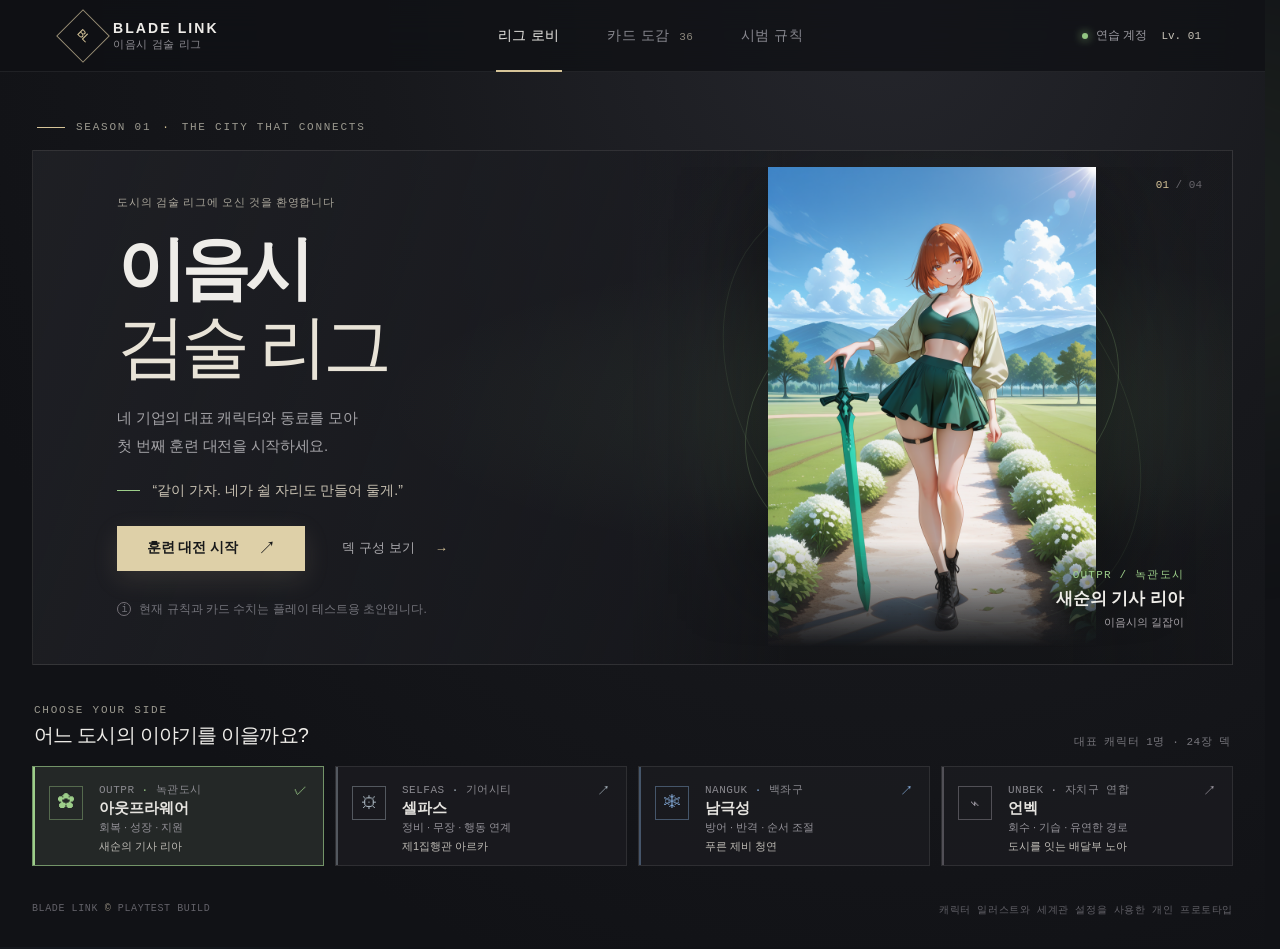
==== index.html @ d7dceff4 "Prepare Blade Link game for GitHub Pages" ====
<!doctype html>
<html lang="ko">
<head>
  <meta charset="utf-8">
  <meta name="viewport" content="width=device-width, initial-scale=1">
  <meta name="theme-color" content="#131519">
  <title>블레이드 링크 — 이음시 검술 리그</title>
  <link rel="stylesheet" href="styles.css">
</head>
<body>
  <div class="ambient ambient-a"></div>
  <div class="ambient ambient-b"></div>
  <header class="topbar">
    <button class="brand" id="nav-home" aria-label="로비로 이동">
      <span class="brand-mark">BL</span>
      <span class="brand-copy"><strong>BLADE LINK</strong><small>이음시 검술 리그</small></span>
    </button>
    <nav class="main-nav" aria-label="주 메뉴">
      <button class="nav-link active" id="nav-lobby">리그 로비</button>
      <button class="nav-link" id="nav-codex">카드 도감 <span class="nav-count">36</span></button>
      <button class="nav-link" id="nav-rules">시범 규칙</button>
    </nav>
    <div class="profile-chip"><span class="online-dot"></span><span>연습 계정</span><b>Lv. 01</b></div>
  </header>

  <main id="home-screen" class="screen home-screen">
    <div class="home-kicker"><span class="kicker-line"></span> SEASON 01 <i>·</i> THE CITY THAT CONNECTS</div>
    <section class="home-hero">
      <div class="hero-copy">
        <p class="eyebrow">도시의 검술 리그에 오신 것을 환영합니다</p>
        <h1>이음시<br><em>검술 리그</em></h1>
        <p class="home-lede">네 기업의 대표 캐릭터와 동료를 모아<br>첫 번째 훈련 대전을 시작하세요.</p>
        <div class="hero-quote"><span class="quote-rule"></span><span id="home-quote">“같이 가자. 네가 쉴 자리도 만들어 둘게.”</span></div>
        <div class="home-actions">
          <button class="button button-primary" id="start-match"><span>훈련 대전 시작</span><b>↗</b></button>
          <button class="button button-quiet" id="open-deck">덱 구성 보기 <span>→</span></button>
        </div>
        <div class="prototype-note"><span>i</span> 현재 규칙과 카드 수치는 플레이 테스트용 초안입니다.</div>
      </div>
      <div class="hero-art-shell">
        <div class="hero-art-orbit orbit-one"></div><div class="hero-art-orbit orbit-two"></div>
        <div class="hero-art-glow"></div>
        <img id="home-leader-art" class="home-leader-art" src="assets/cards/ria.png" alt="선택한 대표 캐릭터">
        <div class="hero-art-caption"><span id="home-leader-faction">OUTPR / 녹관도시</span><strong id="home-leader-title">새순의 기사 리아</strong><small id="home-leader-epithet">이음시의 길잡이</small></div>
        <div class="art-index">01 <span>/ 04</span></div>
      </div>
    </section>

    <section class="faction-select-section">
      <div class="section-heading"><div><p class="eyebrow">CHOOSE YOUR SIDE</p><h2>어느 도시의 이야기를 이을까요?</h2></div><span class="section-aside">대표 캐릭터 1명 · 24장 덱</span></div>
      <div id="faction-picker" class="faction-picker"></div>
    </section>
    <footer class="home-footer"><span>BLADE LINK <i>©</i> PLAYTEST BUILD</span><span>캐릭터 일러스트와 세계관 설정을 사용한 개인 프로토타입</span></footer>
  </main>

  <main id="battle-screen" class="screen battle-screen hidden">
    <div class="battle-topline">
      <div class="match-title"><span class="league-mark">✦</span><span><small>TRAINING MATCH</small><strong>이음시 검술 리그</strong></span></div>
      <div class="round-chip"><span class="round-dot"></span><span id="round-label">라운드 1 · 배치</span><span class="round-separator">/</span><span>클래식</span></div>
      <button class="text-button" id="leave-match">로비로 나가기 <span>↗</span></button>
    </div>

    <div class="battle-layout">
      <section class="table-area" aria-label="대전 전장">
        <div id="opponent-banner" class="player-banner opponent-banner"></div>
        <div id="opponent-field" class="unit-row opponent-row" aria-label="상대 전장"></div>
        <div class="field-divider"><span></span><b>공명 전장</b><span></span><i>◇</i></div>
        <div id="player-field" class="unit-row player-row" aria-label="내 전장"></div>
        <div id="player-banner" class="player-banner own-banner"></div>
        <div id="combat-stage" class="combat-stage hidden" aria-live="polite"></div>
        <div class="turn-control-bar">
          <div id="size-display" class="size-display"></div>
          <div class="turn-instruction" id="turn-instruction">카드를 선택해 전장에 배치하세요.</div>
          <button class="button button-skill" id="leader-skill" disabled><span class="skill-sigil">✧</span><span><small>라운드 시작</small><strong>능력 자동 발동</strong></span></button>
          <button class="button button-end" id="end-turn"><span>전투 시작</span><small class="deploy-clock hidden" id="deploy-clock">30초</small><b>→</b></button>
        </div>
      </section>

      <section class="hand-dock">
        <div class="hand-heading"><div><span class="eyebrow">YOUR HAND</span><strong>손패 <i id="hand-count">0 / 5</i></strong></div><span class="hand-round-note">이번 라운드 배치 · 총 사이즈 한도 10</span></div>
        <div class="hand-play-area">
          <div class="card-pile discard-pile" data-discard-pile="player" aria-label="카드 무덤">
            <span class="pile-caption">CARD GRAVE</span><div class="pile-art"><i></i><i></i><b>†</b></div><strong id="player-discard-count">0</strong><small>카드 무덤</small>
          </div>
          <div id="player-hand" class="hand-cards" aria-label="내 손패"></div>
          <div class="card-pile deck-pile" aria-label="아직 꺼내지 않은 카드 덱">
            <span class="pile-caption">DRAW DECK</span><div class="pile-art"><i></i><i></i><b>◇</b></div><strong id="player-deck-count">24</strong><small>남은 덱</small>
          </div>
        </div>
        <div class="hand-action-row"><button id="reset-hand" class="button button-hand-reset" type="button" title="판당 2회, 현재 손패를 덱에 섞고 같은 장수만큼 다시 뽑습니다."><span>손패 리셋</span><small id="hand-reset-count">2회 남음</small></button><button id="play-card" class="button button-play" disabled>카드 배치 <span>↗</span></button></div>
      </section>

      <aside class="match-aside">
        <section class="aside-panel card-inspector">
          <div class="aside-heading"><span>카드 정보</span><span class="aside-label">INSPECT</span></div>
          <div id="inspector-content" class="inspector-content"><div class="inspect-empty"><span>◇</span><p>손패나 전장의 카드를<br>선택하면 정보가 표시됩니다.</p></div></div>
        </section>
        <section class="aside-panel battle-log-panel">
          <div class="aside-heading"><span>전투 기록</span><span class="aside-label">MATCH LOG</span><button id="toggle-log" class="log-toggle" aria-expanded="false">펼치기</button></div>
          <ol id="battle-log" class="battle-log"></ol>
        </section>
        <div class="aside-tip"><span>✦</span><p>검식은 필드에 배치한 뒤 전투에서 추종자보다 먼저 발동합니다.<br>카드가 파괴되면 사이즈만큼 소유자의 라이프가 줄어듭니다.</p></div>
      </aside>
    </div>
    <div id="game-result" class="result-overlay hidden"></div>
  </main>

  <div id="modal-root"></div>
  <div id="toast" class="toast" role="status"></div>

  <script src="data.js"></script>
  <script src="engine.js"></script>
  <script src="main.js"></script>
</body>
</html>
---- styles.css ----
:root {
  color-scheme: dark;
  --ink: #eeece8;
  --muted: #96949a;
  --muted-2: #696970;
  --panel: #1a1b20;
  --panel-2: #202126;
  --line: rgba(226, 221, 213, .12);
  --gold: #d6c498;
  --faction-color: #9dce8a;
  font-family: 'Manrope', 'Noto Sans KR', sans-serif;
  background: #111216;
}

* { box-sizing: border-box; }
html { min-width: 320px; background: #111216; }
body { margin: 0; min-height: 100vh; overflow-x: hidden; color: var(--ink); background: radial-gradient(ellipse at 70% 0%, #25262c 0%, #17181c 41%, #111216 78%); font-family: 'Manrope', 'Noto Sans KR', sans-serif; }
button { color: inherit; font: inherit; }
button:focus-visible { outline: 2px solid #e8d9ad; outline-offset: 3px; }
.hidden { display: none !important; }
.ambient { position: fixed; z-index: -1; width: 32vw; height: 32vw; border-radius: 50%; filter: blur(120px); opacity: .09; pointer-events: none; }
.ambient-a { top: 2vh; right: -12vw; background: var(--faction-color); transition: background .4s; }
.ambient-b { bottom: -22vw; left: -10vw; background: #6688a0; opacity: .08; }
body[data-faction="selfas"] { --faction-color: #bdc7ce; }
body[data-faction="nanguk"] { --faction-color: #87aedd; }
body[data-faction="unbek"] { --faction-color: #aaa5ad; }

.topbar { height: 72px; display: flex; align-items: center; justify-content: space-between; padding: 0 clamp(20px, 5vw, 84px); border-bottom: 1px solid rgba(255,255,255,.07); background: rgba(15,16,20,.76); backdrop-filter: blur(18px); position: relative; z-index: 10; }
.brand { display: flex; gap: 11px; align-items: center; border: 0; padding: 0; background: transparent; cursor: pointer; text-align: left; }
.brand-mark { display: grid; place-items: center; width: 38px; height: 38px; border: 1px solid rgba(219,203,163,.68); color: var(--gold); font-family: 'DM Mono', monospace; font-size: 12px; letter-spacing: -.08em; transform: rotate(45deg); }
.brand-mark::first-letter { transform: rotate(-45deg); }
.brand-copy { display: grid; gap: 1px; }
.brand-copy strong { font-size: 12px; letter-spacing: .15em; font-weight: 700; }
.brand-copy small { color: #8c8b91; font-size: 10px; letter-spacing: .06em; }
.main-nav { display: flex; height: 100%; gap: clamp(18px, 3.4vw, 52px); align-items: center; }
.nav-link { height: 100%; position: relative; padding: 0 2px; border: 0; background: transparent; color: #898990; font-size: 12px; letter-spacing: .035em; cursor: pointer; transition: color .2s; }
.nav-link:hover, .nav-link.active { color: var(--ink); }
.nav-link.active::after { content: ''; position: absolute; bottom: -1px; left: 0; right: 0; height: 2px; background: var(--gold); }
.nav-count { margin-left: 5px; color: #8c877d; font-family: 'DM Mono', monospace; font-size: 10px; }
.profile-chip { display: flex; align-items: center; gap: 8px; color: #9b9aa1; font-size: 11px; }
.profile-chip b { margin-left: 6px; color: #c8c3b8; font-family: 'DM Mono', monospace; font-size: 10px; font-weight: 500; }
.online-dot { width: 6px; height: 6px; border-radius: 50%; background: #93c583; box-shadow: 0 0 10px #93c583; }

.screen { width: min(1520px, calc(100% - 64px)); margin: 0 auto; }
.home-screen { padding: 48px 0 30px; }
.home-kicker, .eyebrow { color: #9b998f; font: 500 10px 'DM Mono', 'Noto Sans KR', monospace; letter-spacing: .16em; }
.home-kicker { display: flex; gap: 11px; align-items: center; margin: 1px 0 17px 5px; }
.home-kicker i { color: var(--gold); font-style: normal; }
.kicker-line { width: 28px; height: 1px; background: var(--gold); }
.home-hero { display: grid; min-height: 470px; grid-template-columns: 1fr 1fr; position: relative; align-items: center; border: 1px solid rgba(231,224,214,.11); background: linear-gradient(110deg, rgba(31,32,37,.92), rgba(24,25,30,.62) 57%, rgba(23,25,28,.38)); overflow: hidden; }
.home-hero::before { content: ''; position: absolute; z-index: 0; inset: 0; background: radial-gradient(ellipse at 75% 50%, color-mix(in srgb, var(--faction-color) 18%, transparent), transparent 43%); opacity: .55; pointer-events: none; }
.hero-copy { z-index: 1; padding: 44px 0 46px clamp(32px, 6.6vw, 100px); }
.hero-copy .eyebrow { margin: 0 0 19px; color: #aaa69b; letter-spacing: .06em; font-family: 'Noto Sans KR', sans-serif; }
.hero-copy h1 { margin: 0; font-family: 'Noto Sans KR', sans-serif; font-size: clamp(42px, 5.4vw, 72px); font-weight: 600; letter-spacing: -.075em; line-height: 1.13; }
.hero-copy h1 em { color: #e8e3d7; font-style: normal; font-weight: 400; }
.home-lede { margin: 19px 0 0; color: #a4a3a7; font-size: 13px; line-height: 1.85; letter-spacing: -.02em; }
.hero-quote { display: flex; align-items: center; gap: 12px; margin: 22px 0 26px; color: #c8c1b2; font-family: 'Noto Sans KR', sans-serif; font-size: 12px; }
.quote-rule { width: 23px; height: 1px; background: var(--faction-color); }
.home-actions { display: flex; gap: 18px; align-items: center; }
.button { display: inline-flex; align-items: center; justify-content: center; gap: 20px; min-height: 45px; padding: 0 18px; border: 1px solid transparent; cursor: pointer; transition: transform .18s, background .18s, opacity .18s, border .18s; }
.button:hover:not(:disabled) { transform: translateY(-2px); }
.button:disabled { opacity: .42; cursor: not-allowed; }
.button-primary { min-width: 188px; color: #18191a; background: #ded0a8; border-color: #ded0a8; font-family: 'Noto Sans KR', sans-serif; font-size: 12px; font-weight: 700; box-shadow: 0 8px 26px rgba(214,196,152,.13); }
.button-primary:hover { background: #eee0b8; }
.button-primary b { font-size: 18px; font-weight: 400; }
.button-quiet, .text-button { border-color: transparent; background: transparent; color: #aaa9ad; font-size: 11px; cursor: pointer; }
.button-quiet span, .text-button span { color: var(--gold); transition: transform .2s; }
.button-quiet:hover span, .text-button:hover span { transform: translateX(4px); }
.prototype-note { display: flex; gap: 8px; align-items: center; margin-top: 30px; color: #73737a; font-size: 10px; }
.prototype-note span { display: inline-grid; width: 14px; height: 14px; place-items: center; border: 1px solid #747077; border-radius: 50%; font: 10px 'DM Mono', monospace; }
.hero-art-shell { position: relative; display: flex; height: 100%; min-height: 470px; align-items: center; justify-content: center; overflow: hidden; }
.hero-art-shell::after { content: ''; position: absolute; inset: 0; background: linear-gradient(90deg, rgba(28,29,34,.4), transparent 26%, transparent 70%, rgba(22,23,27,.22)), linear-gradient(0deg, rgba(18,19,22,.8), transparent 35%, transparent 75%, rgba(18,19,22,.1)); pointer-events: none; }
.hero-art-glow { position: absolute; width: 320px; height: 320px; border-radius: 50%; background: var(--faction-color); filter: blur(100px); opacity: .15; transition: background .3s; }
.home-leader-art { position: relative; z-index: 1; height: min(480px, 52vw); width: min(100%, 590px); object-fit: contain; object-position: center 30%; filter: drop-shadow(0 22px 45px rgba(0,0,0,.48)); mask-image: linear-gradient(to bottom, #000 0%, #000 78%, transparent 100%); transition: opacity .3s, transform .45s; }
.hero-art-orbit { position: absolute; z-index: 0; border: 1px solid color-mix(in srgb, var(--faction-color) 28%, transparent); border-radius: 50%; transform: rotate(-24deg); }
.orbit-one { width: 390px; height: 280px; }
.orbit-two { width: 490px; height: 350px; transform: rotate(48deg); opacity: .45; }
.hero-art-caption { position: absolute; z-index: 2; right: 8%; bottom: 34px; display: grid; gap: 5px; text-align: right; }
.hero-art-caption span { color: var(--faction-color); font: 10px 'DM Mono', monospace; letter-spacing: .11em; }
.hero-art-caption strong { font-size: 17px; font-weight: 600; }
.hero-art-caption small { color: #a5a1a6; font-size: 10px; }
.art-index { position: absolute; z-index: 2; top: 28px; right: 30px; color: #d6c498; font: 11px 'DM Mono', monospace; }
.art-index span { color: #66646a; }

.faction-select-section { padding: 39px 0 0; }
.section-heading { display: flex; justify-content: space-between; align-items: end; margin: 0 2px 17px; }
.section-heading .eyebrow { margin: 0 0 6px; }
.section-heading h2 { margin: 0; font-family: 'Noto Sans KR', sans-serif; font-size: 18px; font-weight: 500; letter-spacing: -.04em; }
.section-aside { color: #77767c; font: 10px 'DM Mono', monospace; letter-spacing: .05em; }
.faction-picker { display: grid; grid-template-columns: repeat(4, 1fr); gap: 11px; }
.faction-choice { --faction-color: #bdc7ce; --faction-accent: #e0e8ed; position: relative; display: grid; grid-template-columns: 38px 1fr 20px; grid-template-rows: 1fr auto; min-height: 92px; gap: 4px 12px; padding: 15px 16px 11px; border: 1px solid rgba(255,255,255,.09); background: rgba(27,28,32,.78); text-align: left; cursor: pointer; transition: border .2s, background .2s, transform .2s; overflow: hidden; }
.faction-choice::before { content: ''; position: absolute; top: 0; bottom: 0; left: 0; width: 2px; background: var(--faction-color); opacity: .4; transition: opacity .2s; }
.faction-choice:hover { transform: translateY(-2px); border-color: color-mix(in srgb, var(--faction-color) 50%, transparent); }
.faction-choice.selected { border-color: color-mix(in srgb, var(--faction-color) 65%, transparent); background: color-mix(in srgb, var(--faction-color) 7%, #1b1c20); }
.faction-choice.selected::before { opacity: 1; }
.faction-symbol { grid-row: 1 / span 2; display: grid; place-items: center; width: 34px; height: 34px; margin-top: 4px; border: 1px solid color-mix(in srgb, var(--faction-color) 40%, transparent); color: var(--faction-color); font-size: 17px; }
.faction-info { display: grid; gap: 2px; }
.faction-info small { color: #8a898f; font: 9px 'DM Mono', monospace; letter-spacing: .045em; }
.faction-info small i { color: var(--faction-color); font-style: normal; }
.faction-info strong { color: #e5e3df; font-family: 'Noto Sans KR', sans-serif; font-size: 13px; font-weight: 600; }
.faction-info em { color: #939198; font-size: 9px; font-style: normal; }
.faction-check { align-self: start; justify-self: end; color: var(--faction-color); font-size: 13px; }
.faction-leader-name { grid-column: 2 / 4; align-self: end; color: #bebbb5; font-size: 9px; }
.home-footer { display: flex; justify-content: space-between; margin-top: 37px; color: #626168; font: 9px 'DM Mono', monospace; letter-spacing: .06em; }
.home-footer i { color: #938c7f; font-style: normal; }

/* Battle table */
.battle-screen { padding: 18px 0 28px; min-height: calc(100vh - 72px); }
.battle-topline { display: flex; align-items: center; justify-content: space-between; min-height: 44px; margin-bottom: 13px; }
.match-title { display: flex; align-items: center; gap: 10px; }
.league-mark { display: grid; place-items: center; width: 28px; height: 28px; border: 1px solid rgba(215,198,157,.55); color: var(--gold); font-size: 13px; }
.match-title span:last-child { display: grid; gap: 1px; }
.match-title small { color: #8a877e; font: 8px 'DM Mono', monospace; letter-spacing: .15em; }
.match-title strong { font-family: 'Noto Sans KR', sans-serif; font-size: 12px; font-weight: 600; }
.round-chip { display: flex; align-items: center; gap: 8px; padding: 7px 12px; border: 1px solid var(--line); background: rgba(24,25,29,.8); color: #b7b5b1; font-size: 10px; }
.round-dot { width: 6px; height: 6px; border-radius: 50%; background: #d2c294; box-shadow: 0 0 9px #d2c294; }
.round-separator { color: #59585e; }
.text-button { font-size: 10px; }
.battle-layout { display: grid; grid-template-columns: minmax(0, 1fr) 274px; gap: 12px; align-items: stretch; }
.table-area { --faction-color: #9dce8a; min-width: 0; position: relative; padding: 15px 19px 12px; border: 1px solid rgba(255,255,255,.1); background: linear-gradient(150deg, rgba(30,31,35,.98), rgba(21,22,26,.94)); overflow: hidden; }
.table-area::before { content: ''; position: absolute; inset: 0; z-index: 0; pointer-events: none; background: radial-gradient(ellipse at 50% 50%, color-mix(in srgb, var(--faction-color) 8%, transparent), transparent 60%); }
.player-banner, .unit-row, .field-divider, .turn-control-bar { position: relative; z-index: 1; }
.leader-banner { --faction-color: #aab7c1; --faction-accent: #e0e8ed; display: flex; align-items: center; position: relative; min-height: 79px; padding: 8px 13px; border: 1px solid rgba(255,255,255,.1); background: linear-gradient(100deg, rgba(255,255,255,.045), rgba(255,255,255,.012)); cursor: default; transition: border .2s, background .2s; }
.rival-leader { cursor: pointer; }
.rival-leader:hover.hero-valid-target { border-color: color-mix(in srgb, var(--faction-color) 70%, white); background: color-mix(in srgb, var(--faction-color) 10%, rgba(255,255,255,.04)); }
.leader-avatar { width: 56px; height: 62px; flex: 0 0 auto; position: relative; margin-right: 12px; overflow: hidden; border: 1px solid color-mix(in srgb, var(--faction-color) 40%, transparent); background: #17181c; }
.leader-avatar img { width: 100%; height: 100%; object-fit: cover; object-position: 50% 24%; }
.avatar-ring { position: absolute; inset: 0; background: linear-gradient(0deg, rgba(15,16,20,.42), transparent 60%); }
.leader-name-block { display: grid; min-width: 170px; gap: 1px; }
.leader-name-block small { color: #89878a; font: 8px 'DM Mono', monospace; letter-spacing: .07em; }
.leader-name-block small i { color: var(--faction-color); font-style: normal; }
.leader-name-block strong { font-family: 'Noto Sans KR', sans-serif; font-size: 12px; font-weight: 600; }
.leader-name-block em { color: #9a989c; font-size: 9px; font-style: normal; }
.leader-health { flex: 1; min-width: 100px; max-width: 240px; margin: 0 auto; padding: 0 18px; }
.health-label { display: flex; justify-content: space-between; margin-bottom: 6px; color: #929096; font-size: 9px; }
.health-label b { color: #e6e2dc; font: 12px 'DM Mono', monospace; }
.health-label i { color: #76747b; font-style: normal; font-size: 9px; }
.health-track { height: 5px; background: rgba(255,255,255,.09); overflow: hidden; }
.health-track span { display: block; height: 100%; background: linear-gradient(90deg, #aa736e, #dcaa91); transition: width .35s; }
.your-leader .health-track span { background: linear-gradient(90deg, #8ca87b, #c0d49b); }
.leader-piles { display: flex; gap: 13px; padding-left: 14px; border-left: 1px solid var(--line); color: #8c8a91; font-size: 9px; white-space: nowrap; }
.leader-piles span { display: grid; gap: 2px; text-align: center; }
.leader-piles b { color: #dedbd4; font: 12px 'DM Mono', monospace; }
.direct-hit-hint { position: absolute; right: 14px; bottom: -16px; color: var(--faction-accent); font-size: 8px; opacity: 0; transition: opacity .2s; }
.hero-valid-target .direct-hit-hint { opacity: .9; }
.unit-row { display: grid; width: min(100%, 820px); margin-inline: auto; grid-template-columns: repeat(5, minmax(0, 1fr)); gap: clamp(7px, 1.2vw, 16px); min-height: 193px; align-items: center; padding: 8px 0; }
.player-row { min-height: 197px; }
.unit-slot { width: 100%; max-width: none; position: relative; border: 1px solid rgba(255,255,255,.13); background: rgba(255,255,255,.025); transition: transform .2s, border .2s, filter .2s; }
.empty-slot { height: 166px; display: flex; flex-direction: column; justify-content: center; align-items: center; gap: 8px; border-style: dashed; color: #65646b; }
.empty-slot span { display: grid; place-items: center; width: 26px; height: 26px; border: 1px solid rgba(255,255,255,.11); color: #74727a; font: 9px 'DM Mono', monospace; }
.empty-slot i { font-size: 9px; font-style: normal; }
.occupied-slot { min-height: 165px; cursor: pointer; background: #17181c; box-shadow: 0 9px 24px rgba(0,0,0,.2); }
.occupied-slot:hover { transform: translateY(-3px); border-color: color-mix(in srgb, var(--faction-color) 62%, transparent); }
.unit-portrait { position: relative; height: 91px; overflow: hidden; background: #25262b; }
.unit-portrait img { width: 100%; height: 100%; object-fit: cover; object-position: center 24%; transition: transform .5s; }
.occupied-slot:hover .unit-portrait img { transform: scale(1.05); }
.unit-portrait-shade { position: absolute; inset: 35% 0 0; background: linear-gradient(0deg, rgba(17,18,22,.8), transparent); }
.unit-portrait > b { position: absolute; top: 6px; left: 7px; color: #e8e2d4; font: 7px 'DM Mono', monospace; letter-spacing: .09em; text-shadow: 0 1px 4px #000; }
.unit-nameplate { display: grid; gap: 1px; padding: 6px 8px 2px; }
.unit-nameplate strong { overflow: hidden; color: #e0dedb; font-family: 'Noto Sans KR', sans-serif; font-size: 9px; font-weight: 600; text-overflow: ellipsis; white-space: nowrap; }
.unit-nameplate small { overflow: hidden; color: #85838a; font-size: 7px; text-overflow: ellipsis; white-space: nowrap; }
.unit-numbers { display: flex; justify-content: space-between; gap: 7px; padding: 5px 8px 6px; color: #dbd6ca; font: 9px 'DM Mono', monospace; }
.unit-numbers span:first-child { color: #dfbd93; }
.unit-numbers span:nth-child(2) { color: #b8d0d7; }
.unit-numbers span:nth-child(3) { color: #d7a39c; }
.unit-ready-mark { position: absolute; right: 6px; bottom: 6px; padding: 3px 5px; border: 1px solid rgba(190,220,165,.24); color: #c6e1ae; background: rgba(16,25,17,.94); font-size: 7px; opacity: 1; }
.unit-ready { border-color: color-mix(in srgb, var(--faction-color) 62%, white); box-shadow: 0 0 0 1px color-mix(in srgb, var(--faction-color) 18%, transparent), 0 4px 18px rgba(0,0,0,.25); }
.unit-waiting { filter: saturate(.68) brightness(.78); }
.unit-waiting .unit-ready-mark { border-color: rgba(210,190,140,.22); color: #d8c99d; background: rgba(30,25,15,.95); }
.unit-exhausted { filter: grayscale(.88) brightness(.52); opacity: .82; }
.unit-exhausted .unit-ready-mark { border-color: rgba(170,170,178,.18); color: #c0bec4; background: rgba(19,19,22,.96); }
.attacker-selected { transform: translateY(-6px); border-color: #d8c79a; box-shadow: 0 0 0 1px rgba(216,199,154,.28), 0 12px 24px rgba(0,0,0,.4); }
.valid-target { border-color: rgba(221,142,124,.75); box-shadow: 0 0 17px rgba(199,111,92,.15); }
.field-divider { display: flex; align-items: center; gap: 10px; margin: 0 auto; width: min(470px, 72%); color: #8d8a84; }
.field-divider span { height: 1px; flex: 1; background: linear-gradient(90deg, transparent, rgba(214,196,152,.25)); }
.field-divider span:nth-of-type(2) { background: linear-gradient(90deg, rgba(214,196,152,.25), transparent); }
.field-divider b { font: 8px 'DM Mono', monospace; letter-spacing: .14em; font-weight: 400; white-space: nowrap; }
.field-divider i { color: var(--faction-color); font-size: 9px; font-style: normal; }
.turn-control-bar { display: flex; align-items: center; gap: 8px; min-height: 57px; padding-top: 10px; border-top: 1px solid rgba(255,255,255,.07); }
.size-display { display: grid; grid-template-columns: min-content minmax(55px, 1fr) min-content; grid-template-rows: auto auto; align-items: center; column-gap: 8px; row-gap: 1px; min-width: 190px; padding: 6px 9px; border: 1px solid rgba(176,196,206,.24); background: rgba(110,139,154,.08); }
.size-label { grid-column: 1 / 3; grid-row: 1; color: #a8b6c0; font-size: 8px; white-space: nowrap; }
.size-display strong { grid-column: 1; grid-row: 2; color: #e3edf2; font: 17px 'DM Mono', monospace; line-height: 1; white-space: nowrap; }
.size-display strong i { color: #9faeb6; font: normal 11px 'DM Mono', monospace; }
.size-remaining { grid-column: 2; grid-row: 2; color: #aeb9bf; font-size: 8px; white-space: nowrap; }
.size-remaining b { margin-left: 2px; color: #e3edf2; font: 12px 'DM Mono', monospace; }
.size-gem { grid-column: 3; grid-row: 1 / 3; color: #b9d1dd; font-size: 12px; }
.turn-instruction { flex: 1; padding: 0 8px; color: #8f8e93; font-size: 9px; }
.button-skill { min-width: 158px; min-height: 39px; justify-content: flex-start; gap: 8px; padding: 0 8px; border: 1px solid rgba(255,255,255,.13); background: rgba(255,255,255,.035); text-align: left; }
.button-skill:hover:not(:disabled) { border-color: color-mix(in srgb, var(--faction-color) 50%, transparent); }
.skill-sigil { display: grid; width: 27px; height: 27px; place-items: center; border: 1px solid color-mix(in srgb, var(--faction-color) 50%, transparent); color: var(--faction-color); font-size: 14px; }
.button-skill > span:nth-child(2) { display: grid; gap: 1px; flex: 1; }
.button-skill small { color: #85838a; font-size: 7px; }
.button-skill strong { overflow: hidden; color: #d9d6d1; font-size: 9px; font-weight: 600; text-overflow: ellipsis; white-space: nowrap; }
.button-skill kbd { padding: 2px 4px; border: 1px solid rgba(255,255,255,.13); color: #88868d; font: 8px 'DM Mono', monospace; }
.button-end { min-width: 104px; min-height: 39px; justify-content: space-between; padding: 0 12px; color: #171819; background: #d7c69d; font-family: 'Noto Sans KR', sans-serif; font-size: 10px; font-weight: 700; }
.button-end:hover:not(:disabled) { background: #e5d5ad; }
.button-end b { font: 16px 'Manrope', sans-serif; }

.match-aside { display: flex; flex-direction: column; gap: 10px; }
.aside-panel { border: 1px solid rgba(255,255,255,.1); background: rgba(27,28,32,.87); }
.aside-heading { display: flex; justify-content: space-between; align-items: center; min-height: 36px; padding: 0 11px; border-bottom: 1px solid rgba(255,255,255,.07); color: #c9c6c0; font-family: 'Noto Sans KR', sans-serif; font-size: 10px; }
.aside-label { color: #6f6d73; font: 8px 'DM Mono', monospace; letter-spacing: .1em; }
.card-inspector { min-height: 250px; }
.inspector-content { min-height: 211px; padding: 11px; }
.inspect-empty { display: grid; min-height: 188px; place-content: center; justify-items: center; gap: 9px; color: #737179; text-align: center; }
.inspect-empty span { display: grid; width: 34px; height: 34px; place-items: center; border: 1px solid rgba(255,255,255,.14); color: #aaa39a; font-size: 17px; }
.inspect-empty p { margin: 0; font-size: 9px; line-height: 1.7; }
.inspect-card-image { position: relative; height: 83px; margin-bottom: 9px; overflow: hidden; background: #17181c; }
.inspect-card-image img { width: 100%; height: 100%; object-fit: cover; object-position: center 23%; }
.inspect-card-image > span { position: absolute; right: 6px; bottom: 5px; color: #eee4ca; font: 8px 'DM Mono', monospace; text-shadow: 0 1px 5px #000; }
.inspect-spell-image { display: grid; place-items: center; color: var(--gold); background: radial-gradient(circle, rgba(210,198,161,.18), transparent 40%), linear-gradient(140deg, #2c3034, #17181c); }
.inspect-spell-image > span:first-child { font-size: 36px; }
.inspect-title { display: grid; gap: 2px; }
.inspect-title small { color: #969198; font-size: 8px; }
.inspect-title strong { font-family: 'Noto Sans KR', sans-serif; font-size: 11px; font-weight: 600; }
.inspect-description { min-height: 26px; margin: 6px 0 9px; color: #aaa7a5; font-size: 8px; line-height: 1.6; }
.inspect-stats { display: flex; flex-wrap: wrap; gap: 6px; }
.inspect-stats span { flex: 1; padding: 5px 6px; color: #929096; background: rgba(255,255,255,.04); font-size: 8px; white-space: nowrap; }
.inspect-stats b { float: right; color: #ded8cc; font: 9px 'DM Mono', monospace; }
.inspect-status, .inspect-cost { display: flex; justify-content: space-between; align-items: center; margin-top: 6px; padding: 5px 7px; color: #929096; background: rgba(255,255,255,.035); font-size: 8px; }
.inspect-status b, .inspect-cost b { color: #dce1e2; font: 10px 'DM Mono', monospace; }
.inspect-status b { color: #b8daef; }
.inspect-note { margin-top: 8px; color: #c58d82; font-size: 8px; }
.inspect-note.note-ready { color: #a2c191; }
.inspect-source { margin-top: 7px; color: #66646b; font: 7px 'DM Mono', monospace; }
.inspect-source b { color: #939099; font-weight: 400; }
.battle-log-panel { min-height: 181px; flex: 1; }
.battle-log { display: flex; flex-direction: column; gap: 0; margin: 0; padding: 4px 11px 9px; list-style: none; }
.battle-log li { display: flex; align-items: baseline; gap: 7px; min-height: 25px; padding: 6px 0 4px; border-bottom: 1px solid rgba(255,255,255,.045); color: #85838b; font-size: 8px; line-height: 1.4; }
.battle-log li span { color: #626168; font: 8px 'DM Mono', monospace; }
.battle-log li.latest-log { color: #d1c9b8; }
.battle-log li.latest-log span { color: var(--gold); }
.aside-tip { display: flex; gap: 8px; align-items: flex-start; padding: 9px 10px; border: 1px solid rgba(214,196,152,.14); background: rgba(214,196,152,.035); color: #85827a; }
.aside-tip > span { color: var(--gold); font-size: 11px; }
.aside-tip p { margin: 0; font-size: 8px; line-height: 1.6; }

.hand-dock { position: relative; margin-top: 12px; padding: 10px 13px 11px; border: 1px solid rgba(255,255,255,.1); background: linear-gradient(180deg, rgba(30,31,35,.97), rgba(23,24,28,.98)); }
.hand-heading { display: flex; align-items: center; justify-content: space-between; margin-bottom: 7px; }
.hand-heading > div:first-child { display: flex; align-items: baseline; gap: 9px; }
.hand-heading .eyebrow { color: #77757d; font-size: 8px; }
.hand-heading strong { font-family: 'Noto Sans KR', sans-serif; font-size: 11px; font-weight: 600; }
.hand-heading strong i { margin-left: 3px; color: #9b968b; font: normal 10px 'DM Mono', monospace; }
.deck-piles { display: flex; align-items: center; gap: 11px; color: #77757c; font-size: 8px; }
.deck-piles b { margin-left: 4px; color: #b9b5ac; font: 10px 'DM Mono', monospace; }
.pile-separator { width: 1px; height: 12px; background: rgba(255,255,255,.11); }
.hand-cards { display: flex; align-items: flex-start; gap: 8px; min-height: 177px; overflow-x: auto; overflow-y: hidden; padding: 2px 2px 8px; scrollbar-color: rgba(211,197,163,.4) rgba(255,255,255,.04); scrollbar-width: thin; }
.game-card { --faction-color: #aab7c1; --faction-accent: #e0e8ed; position: relative; flex: 0 0 126px; display: flex; flex-direction: column; height: 164px; padding: 0; border: 1px solid rgba(255,255,255,.18); background: #1e1f23; text-align: left; cursor: pointer; overflow: hidden; transition: transform .16s, border .16s, filter .16s, box-shadow .16s; }
.game-card:hover { z-index: 2; transform: translateY(-5px); border-color: color-mix(in srgb, var(--faction-color) 70%, white); }
.game-card.selected { z-index: 3; transform: translateY(-8px); border-color: #e5d4a9; box-shadow: 0 0 0 1px rgba(229,212,169,.3), 0 9px 22px rgba(0,0,0,.42); }
.game-card.disabled { filter: saturate(.6) brightness(.8); }
.card-cost { position: absolute; z-index: 2; top: 5px; left: 5px; display: grid; width: 20px; height: 20px; place-items: center; border: 1px solid rgba(222,228,227,.58); border-radius: 50%; background: rgba(21,23,25,.88); color: #eef0e8; font: 10px 'DM Mono', monospace; box-shadow: 0 1px 5px #000; }
.card-topline { position: absolute; z-index: 2; top: 7px; right: 6px; left: 31px; display: flex; justify-content: space-between; gap: 3px; color: #e2dfd7; text-shadow: 0 1px 4px #000; }
.card-topline small { font-size: 7px; }
.card-topline b { color: var(--faction-accent); font: 7px 'DM Mono', monospace; }
.card-art { position: relative; height: 82px; flex: 0 0 auto; overflow: hidden; background: #25262a; }
.card-art img { width: 100%; height: 100%; object-fit: cover; object-position: center 22%; }
.art-shade { position: absolute; inset: 35% 0 0; background: linear-gradient(0deg, rgba(20,21,24,.62), transparent); }
.art-faction { position: absolute; bottom: 4px; right: 5px; color: #eee4cf; font: 7px 'DM Mono', monospace; text-shadow: 0 1px 5px #000; }
.card-copy { display: grid; gap: 3px; min-height: 51px; padding: 5px 6px 3px; }
.card-copy strong { display: -webkit-box; overflow: hidden; color: #e5e1da; font-family: 'Noto Sans KR', sans-serif; font-size: 8px; font-weight: 600; line-height: 1.3; -webkit-line-clamp: 1; -webkit-box-orient: vertical; }
.card-copy small { display: -webkit-box; overflow: hidden; color: #9b999e; font-size: 7px; line-height: 1.35; -webkit-line-clamp: 2; -webkit-box-orient: vertical; }
.card-stats { display: flex; justify-content: space-between; gap: 5px; margin-top: auto; padding: 4px 6px; border-top: 1px solid rgba(255,255,255,.07); color: #dbd6ca; font: 7px 'DM Mono', monospace; }
.card-stats b:first-child { color: #dfbd93; font-weight: 400; }
.card-stats b:nth-child(2) { color: #b8d0d7; font-weight: 400; }
.card-stats b:nth-child(3) { color: #d7a39c; font-weight: 400; }
.spell-card { background: linear-gradient(160deg, #252b30, #18191d); }
.spell-art { position: relative; display: grid; height: 82px; flex: 0 0 auto; place-items: center; overflow: hidden; background: radial-gradient(circle at center, color-mix(in srgb, var(--faction-color) 23%, transparent), transparent 48%), linear-gradient(145deg, #313238, #191a1e); }
.spell-art::before, .spell-art::after { content: ''; position: absolute; width: 48px; height: 48px; border: 1px solid color-mix(in srgb, var(--faction-color) 42%, transparent); transform: rotate(45deg); }
.spell-art::after { width: 32px; height: 32px; transform: rotate(15deg); opacity: .55; }
.spell-glyph { z-index: 1; color: var(--faction-accent); font-size: 28px; text-shadow: 0 0 18px color-mix(in srgb, var(--faction-color) 70%, transparent); }
.spell-art b { position: absolute; right: 5px; bottom: 4px; z-index: 1; color: #e5dfd1; font: 7px 'DM Mono', monospace; }
.spell-art > i { position: absolute; width: 1px; height: 70px; background: color-mix(in srgb, var(--faction-color) 30%, transparent); transform: rotate(45deg); }
.spell-card .card-copy { min-height: 53px; }
.card-spell-label { margin-top: auto; padding: 4px 5px; border-top: 1px solid rgba(255,255,255,.07); color: #b7afa0; font-size: 7px; }
.card-spell-label i { color: var(--faction-color); font-style: normal; }
.empty-hand { display: grid; min-width: 100%; place-items: center; color: #77757d; font-size: 10px; }
.hand-action-row { display: flex; justify-content: space-between; align-items: center; min-height: 35px; border-top: 1px solid rgba(255,255,255,.07); padding-top: 7px; }
.hand-action-row > span { color: #85838a; font-size: 8px; }
.button-hand-reset { min-width: 142px; min-height: 36px; justify-content: space-between; gap: 8px; padding: 0 10px; border: 1px solid rgba(190,198,204,.28); background: rgba(180,190,199,.055); color: #c1c5c9; font-size: 10px; }
.button-hand-reset:hover:not(:disabled) { border-color: rgba(190,198,204,.52); background: rgba(180,190,199,.11); }
.button-hand-reset small { color: #999da2; font-size: 9px; white-space: nowrap; }
.button-play { min-width: 125px; min-height: 30px; justify-content: space-between; padding: 0 10px; border: 1px solid rgba(216,199,154,.4); background: rgba(214,196,152,.09); color: #dbcfad; font-size: 9px; }
.button-play:hover:not(:disabled) { background: rgba(214,196,152,.18); }
.button-play span { font-size: 13px; }

/* Collection and rule panels */
.modal-backdrop { position: fixed; z-index: 30; inset: 0; display: grid; place-items: center; padding: 25px; background: rgba(8,9,12,.78); backdrop-filter: blur(9px); animation: fade-in .18s ease-out; }
.modal-panel { display: flex; flex-direction: column; width: min(1080px, 100%); max-height: min(86vh, 850px); border: 1px solid rgba(234,225,207,.18); background: #1a1b20; box-shadow: 0 26px 90px rgba(0,0,0,.58); }
.modal-header { display: flex; align-items: center; justify-content: space-between; padding: 18px 22px 16px; border-bottom: 1px solid var(--line); }
.modal-header small { color: #989188; font: 9px 'DM Mono', monospace; letter-spacing: .13em; }
.modal-header h2 { margin: 3px 0 0; font-family: 'Noto Sans KR', sans-serif; font-size: 19px; font-weight: 500; }
.modal-header h2 i { margin-left: 6px; color: #929097; font: normal 10px 'DM Mono', monospace; }
.modal-close { display: grid; width: 32px; height: 32px; place-items: center; border: 1px solid var(--line); background: transparent; color: #b6b1a9; font-size: 21px; cursor: pointer; }
.modal-close:hover { color: white; border-color: #8d8677; }
#codex-body { min-height: 0; overflow: auto; padding: 15px 20px 22px; }
.codex-filter-row { display: flex; gap: 7px; flex-wrap: wrap; margin-bottom: 15px; }
.codex-filter { padding: 7px 10px; border: 1px solid var(--line); background: transparent; color: #aaa7a1; font-size: 9px; cursor: pointer; }
.codex-filter.active { border-color: rgba(218,204,169,.52); color: #e1d3b0; background: rgba(214,196,152,.08); }
.codex-filter b { margin-left: 4px; color: #8d897e; font: 9px 'DM Mono', monospace; }
.codex-grid { display: grid; grid-template-columns: repeat(auto-fill, minmax(245px, 1fr)); gap: 8px; }
.codex-entry { --faction-color: #aab7c1; display: grid; grid-template-columns: 84px 1fr; min-height: 121px; border: 1px solid rgba(255,255,255,.09); background: rgba(255,255,255,.025); }
.codex-art { position: relative; overflow: hidden; background: #28292e; }
.codex-art img { width: 100%; height: 100%; object-fit: cover; object-position: center 24%; }
.codex-art > span { display: grid; height: 100%; place-items: center; color: var(--faction-color); background: radial-gradient(circle, color-mix(in srgb, var(--faction-color) 20%, transparent), transparent 70%), #25262c; font-size: 29px; }
.codex-art > b { position: absolute; top: 5px; left: 5px; display: grid; width: 20px; height: 20px; place-items: center; border-radius: 50%; background: rgba(18,19,22,.9); color: white; font: 9px 'DM Mono', monospace; }
.codex-copy { padding: 9px 10px; }
.codex-copy small { color: var(--faction-color); font-size: 8px; }
.codex-copy strong { display: block; margin-top: 2px; font-family: 'Noto Sans KR', sans-serif; font-size: 10px; font-weight: 600; }
.codex-copy p { margin: 4px 0 6px; color: #a09da1; font-size: 8px; line-height: 1.45; }
.codex-copy em { color: #cfc5ad; font: normal 8px 'DM Mono', monospace; }
.card-art img[src$="/ferrum.png"], .unit-portrait img[src$="/ferrum.png"], .codex-art img[src$="/ferrum.png"], .inspect-card-image img[src$="/ferrum.png"],
.card-art img[src$="/yuran.png"], .unit-portrait img[src$="/yuran.png"], .codex-art img[src$="/yuran.png"], .inspect-card-image img[src$="/yuran.png"] { object-position: center 0%; }
.rules-modal { width: min(680px, 100%); }
.rules-content { padding: 20px 24px 23px; overflow: auto; }
.rules-lead { margin: 0 0 18px; padding: 11px 13px; border-left: 2px solid var(--gold); background: rgba(214,196,152,.055); color: #c4c0b8; font-size: 10px; line-height: 1.8; }
.rules-step { display: grid; grid-template-columns: 37px 1fr; gap: 12px; padding: 13px 0; border-bottom: 1px solid rgba(255,255,255,.07); }
.rules-step > b { color: #b9a77e; font: 12px 'DM Mono', monospace; }
.rules-step strong { color: #e1ded8; font-family: 'Noto Sans KR', sans-serif; font-size: 11px; font-weight: 600; }
.rules-step p { margin: 4px 0 0; color: #98969b; font-size: 9px; line-height: 1.7; }
.rules-foot { margin-top: 17px; color: #99969a; font-size: 9px; }
.rules-foot span { display: inline-block; margin-right: 7px; padding: 4px 6px; border: 1px solid rgba(214,196,152,.28); color: #d8c79a; font-size: 8px; }

.toast { position: fixed; z-index: 50; right: 24px; bottom: 24px; max-width: min(400px, calc(100vw - 48px)); padding: 11px 15px; border: 1px solid rgba(230,216,181,.32); background: rgba(28,29,33,.96); color: #e8e0ce; font-size: 10px; opacity: 0; transform: translateY(12px); pointer-events: none; transition: opacity .2s, transform .2s; box-shadow: 0 8px 28px rgba(0,0,0,.35); }
.toast.visible { opacity: 1; transform: translateY(0); }
.result-overlay { position: fixed; z-index: 20; inset: 0; display: grid; place-items: center; background: rgba(8,9,12,.72); backdrop-filter: blur(6px); }
.result-card { display: grid; justify-items: center; width: min(400px, calc(100% - 32px)); padding: 35px 33px 28px; border: 1px solid rgba(224,210,178,.28); background: linear-gradient(145deg, #24252b, #17181c); box-shadow: 0 25px 70px rgba(0,0,0,.5); text-align: center; }
.result-emblem { display: grid; width: 48px; height: 48px; place-items: center; border: 1px solid rgba(218,201,161,.47); color: #dac9a1; font-size: 22px; }
.result-card > small { margin-top: 18px; color: #969087; font: 8px 'DM Mono', monospace; letter-spacing: .13em; }
.result-card h2 { margin: 5px 0 0; font-family: 'Noto Sans KR', sans-serif; font-size: 30px; font-weight: 500; }
.result-card p { min-height: 33px; color: #a5a2a4; font-size: 10px; line-height: 1.6; }
.result-actions { display: flex; gap: 8px; margin-top: 13px; }
.result-actions .button-primary { min-width: 135px; }

@keyframes fade-in { from { opacity: 0; } to { opacity: 1; } }

@media (max-width: 1050px) {
  .screen { width: calc(100% - 36px); }
  .battle-layout { grid-template-columns: minmax(0, 1fr) 235px; gap: 8px; }
  .table-area { padding-right: 11px; padding-left: 11px; }
  .leader-name-block { min-width: 140px; }
  .leader-health { padding: 0 10px; }
  .leader-piles { gap: 8px; padding-left: 9px; }
  .button-skill { min-width: 136px; }
  .button-end { min-width: 90px; }
  .turn-instruction { font-size: 8px; }
}
@media (max-width: 800px) {
  .topbar { height: 62px; padding: 0 17px; }
  .main-nav { gap: 15px; }
  .nav-link { font-size: 10px; }
  .profile-chip { display: none; }
  .screen { width: calc(100% - 26px); }
  .home-screen { padding-top: 27px; }
  .home-hero { min-height: 420px; grid-template-columns: 1fr .85fr; }
  .hero-copy { padding-left: 28px; }
  .hero-copy h1 { font-size: 48px; }
  .hero-art-shell { min-height: 420px; }
  .home-leader-art { height: 390px; }
  .faction-picker { grid-template-columns: repeat(2, 1fr); }
  .battle-layout { grid-template-columns: 1fr; }
  .match-aside { display: grid; grid-template-columns: 1fr 1fr; }
  .card-inspector { min-height: 0; }
  .inspector-content { min-height: 180px; }
  .inspect-empty { min-height: 150px; }
  .aside-tip { grid-column: 1 / -1; }
  .battle-screen { min-height: calc(100vh - 62px); }
}
@media (max-width: 560px) {
  .topbar { padding: 0 12px; }
  .brand-mark { width: 30px; height: 30px; font-size: 10px; }
  .brand-copy strong { font-size: 10px; }
  .brand-copy small { font-size: 8px; }
  .main-nav { gap: 9px; }
  .nav-link { font-size: 9px; }
  .nav-count { display: none; }
  .home-kicker { margin-left: 0; font-size: 8px; }
  .home-hero { min-height: 580px; grid-template-columns: 1fr; grid-template-rows: auto 225px; }
  .hero-copy { padding: 28px 22px 10px; }
  .hero-copy h1 { font-size: 44px; }
  .hero-copy .eyebrow { font-size: 9px; }
  .home-lede { font-size: 11px; }
  .hero-quote { margin: 13px 0 17px; font-size: 10px; }
  .prototype-note { margin-top: 17px; font-size: 8px; }
  .hero-art-shell { min-height: 230px; }
  .home-leader-art { height: 295px; width: 100%; object-position: center 14%; }
  .hero-art-orbit.orbit-one { width: 250px; height: 180px; }
  .hero-art-orbit.orbit-two { width: 310px; height: 220px; }
  .hero-art-caption { right: 15px; bottom: 14px; }
  .hero-art-caption strong { font-size: 13px; }
  .art-index { top: 15px; right: 16px; }
  .section-heading { align-items: start; flex-direction: column; gap: 8px; }
  .section-heading h2 { font-size: 15px; }
  .faction-picker { gap: 7px; }
  .faction-choice { min-height: 95px; grid-template-columns: 28px 1fr 12px; gap: 4px 8px; padding: 11px 9px 9px; }
  .faction-symbol { width: 26px; height: 26px; font-size: 14px; }
  .faction-info small { font-size: 7px; }
  .faction-info strong { font-size: 11px; }
  .faction-info em { font-size: 7px; }
  .faction-leader-name { font-size: 7px; }
  .home-footer { gap: 7px; flex-direction: column; font-size: 8px; }
  .battle-screen { padding-top: 10px; }
  .battle-topline { margin-bottom: 8px; }
  .round-chip { gap: 5px; padding: 6px 8px; font-size: 8px; }
  .text-button { font-size: 8px; }
  .match-title strong { font-size: 10px; }
  .match-title small { font-size: 7px; }
  .table-area { padding: 8px 7px; }
  .leader-banner { min-height: 64px; padding: 6px; }
  .leader-avatar { width: 43px; height: 50px; margin-right: 7px; }
  .leader-name-block { min-width: 0; width: 112px; }
  .leader-name-block small { font-size: 6px; }
  .leader-name-block strong { font-size: 9px; }
  .leader-name-block em { font-size: 7px; }
  .leader-health { min-width: 66px; padding: 0 7px; }
  .health-label { gap: 3px; font-size: 7px; }
  .health-label b { font-size: 9px; }
  .leader-piles { gap: 5px; padding-left: 6px; font-size: 7px; }
  .leader-piles b { font-size: 9px; }
  .unit-row { min-height: 150px; grid-template-columns: repeat(5, minmax(0, 1fr)); gap: 4px; padding: 5px 0; }
  .player-row { min-height: 153px; }
  .empty-slot, .occupied-slot { height: 140px; min-height: 140px; }
  .unit-portrait { height: 59px; }
  .unit-nameplate { padding: 5px 4px 1px; }
  .unit-nameplate strong { font-size: 8px; }
  .unit-nameplate small { font-size: 7px; }
  .unit-numbers { gap: 1px; padding: 3px 2px; font-size: 7px; }
  .unit-ready-mark { right: 3px; bottom: 3px; font-size: 7px; }
  .turn-control-bar { flex-wrap: wrap; gap: 5px; padding-top: 7px; }
  .size-display { min-width: 150px; padding: 6px 7px; }
  .size-label { font-size: 7px; }
  .size-remaining { font-size: 7px; }
  .turn-instruction { order: 4; flex: 0 0 100%; min-height: 15px; padding: 0; font-size: 7px; }
  .button-skill { min-width: 0; flex: 1; min-height: 34px; }
  .button-skill kbd { display: none; }
  .button-end { min-width: 86px; min-height: 34px; }
  .match-aside { grid-template-columns: 1fr; }
  .battle-log-panel { min-height: 112px; }
  .battle-log li { min-height: 21px; padding: 4px 0 3px; }
  .aside-tip { grid-column: auto; }
  .hand-dock { padding: 8px; }
  .hand-cards { min-height: 165px; gap: 6px; }
  .game-card { flex-basis: 112px; height: 153px; }
  .card-art, .spell-art { height: 75px; }
  .card-copy { min-height: 49px; }
  .hand-action-row > span { max-width: 62%; line-height: 1.4; }
  .modal-backdrop { padding: 10px; }
  .modal-header { padding: 14px; }
  #codex-body { padding: 12px; }
  .codex-grid { grid-template-columns: 1fr; }
  .rules-content { padding: 14px; }
}

/* Readable at browser zoom 100% while keeping five field slots visible. */
body { font-size: 16px; }
.brand-copy strong { font-size: 14px; }
.brand-copy small { font-size: 11px; }
.nav-link { font-size: 14px; }
.nav-count, .profile-chip b { font-size: 11px; }
.profile-chip { font-size: 12px; }
.home-kicker, .eyebrow { font-size: 11px; }
.home-lede { font-size: 15px; }
.hero-quote { font-size: 14px; }
.button-primary { font-size: 14px; }
.button-quiet, .text-button { font-size: 13px; }
.prototype-note { font-size: 12px; }
.hero-art-caption span, .hero-art-caption small { font-size: 11px; }
.section-heading h2 { font-size: 20px; }
.section-aside { font-size: 11px; }
.faction-info small, .faction-info em, .faction-leader-name { font-size: 11px; }
.faction-info strong { font-size: 15px; }
.home-footer { font-size: 10px; }

.match-title small { font-size: 10px; }
.match-title strong { font-size: 14px; }
.round-chip, .text-button { font-size: 12px; }
.leader-name-block small { font-size: 9px; }
.leader-name-block strong { font-size: 15px; }
.leader-name-block em { font-size: 11px; }
.health-label { font-size: 11px; }
.health-label b { font-size: 14px; }
.health-label i { font-size: 11px; }
.leader-piles { font-size: 10px; }
.leader-piles b { font-size: 14px; }
.direct-hit-hint { font-size: 10px; }
.unit-row { width: min(100%, 820px); margin-inline: auto; grid-template-columns: repeat(5, minmax(0, 1fr)); gap: clamp(7px, 1.2vw, 16px); min-height: 193px; }
.player-row { min-height: 205px; }
.unit-slot { max-width: none; }
.empty-slot { height: 174px; }
.empty-slot span { width: 30px; height: 30px; font-size: 11px; }
.empty-slot i { font-size: 11px; }
.occupied-slot { min-height: 174px; }
.unit-portrait { height: 94px; }
.unit-portrait > b { font-size: 9px; }
.unit-nameplate strong { font-size: 11px; }
.unit-nameplate small { font-size: 9px; }
.unit-numbers { font-size: 10px; }
.unit-ready-mark { font-size: 9px; }
.field-divider b { font-size: 10px; }
.size-label, .size-remaining { font-size: 10px; }
.turn-instruction { font-size: 11px; }
.button-skill small { font-size: 9px; }
.button-skill strong { font-size: 11px; }
.button-skill kbd { font-size: 9px; }
.button-end { font-size: 12px; }
.aside-heading { font-size: 12px; }
.aside-label { font-size: 9px; }
.inspect-empty p { font-size: 11px; }
.inspect-card-image > span, .inspect-title small { font-size: 10px; }
.inspect-title strong { font-size: 14px; }
.inspect-description { font-size: 11px; }
.inspect-stats span, .inspect-status, .inspect-cost, .inspect-note { font-size: 10px; }
.inspect-stats b, .inspect-status b, .inspect-cost b { font-size: 11px; }
.inspect-source { font-size: 9px; }
.battle-log li, .battle-log li span { font-size: 10px; }
.aside-tip p { font-size: 10px; }
.hand-heading .eyebrow, .deck-piles { font-size: 10px; }
.hand-heading strong { font-size: 14px; }
.hand-heading strong i, .deck-piles b { font-size: 12px; }
.hand-cards { min-height: 204px; gap: 10px; }
.game-card { flex-basis: 144px; height: 190px; }
.card-cost { width: 23px; height: 23px; font-size: 12px; }
.card-topline small, .card-topline b { font-size: 9px; }
.card-art, .spell-art { height: 91px; }
.art-faction, .spell-art b { font-size: 9px; }
.card-copy { min-height: 57px; padding: 6px 7px 4px; }
.card-copy strong { font-size: 10px; }
.card-copy small { font-size: 9px; }
.card-stats { font-size: 9px; }
.card-spell-label { font-size: 9px; }
.empty-hand { font-size: 12px; }
.hand-action-row > span { font-size: 10px; }
.button-play { min-height: 36px; font-size: 12px; }
.codex-filter { font-size: 11px; }
.codex-copy small, .codex-copy em { font-size: 10px; }
.codex-copy strong { font-size: 12px; }
.codex-copy p { font-size: 10px; }
.rules-lead { font-size: 12px; }
.rules-step strong { font-size: 13px; }
.rules-step p, .rules-foot { font-size: 11px; }
.rules-foot span { font-size: 10px; }
.toast { font-size: 12px; }

@media (max-width: 800px) {
  .unit-row { width: 100%; gap: 8px; }
}
@media (max-width: 560px) {
  .brand-copy strong { font-size: 11px; }
  .brand-copy small { font-size: 9px; }
  .nav-link { font-size: 10px; }
  .home-kicker, .eyebrow { font-size: 9px; }
  .home-lede { font-size: 12px; }
  .hero-quote { font-size: 11px; }
  .button-primary { font-size: 12px; }
  .button-quiet, .text-button { font-size: 10px; }
  .prototype-note { font-size: 9px; }
  .section-heading h2 { font-size: 16px; }
  .faction-info small, .faction-info em, .faction-leader-name { font-size: 9px; }
  .faction-info strong { font-size: 12px; }
  .home-footer { font-size: 9px; }
  .match-title small { font-size: 8px; }
  .match-title strong { font-size: 11px; }
  .round-chip, .text-button { font-size: 9px; }
  .leader-name-block small { font-size: 7px; }
  .leader-name-block strong { font-size: 10px; }
  .leader-name-block em { font-size: 8px; }
  .health-label { font-size: 8px; }
  .health-label b { font-size: 10px; }
  .health-label i { font-size: 8px; }
  .leader-piles { font-size: 8px; }
  .leader-piles b { font-size: 10px; }
  .unit-row { min-height: 150px; grid-template-columns: repeat(5, minmax(0, 1fr)); gap: 4px; }
  .player-row { min-height: 160px; }
  .empty-slot, .occupied-slot { height: 140px; min-height: 140px; }
  .empty-slot span { width: 24px; height: 24px; font-size: 9px; }
  .empty-slot i { font-size: 8px; }
  .unit-portrait { height: 59px; }
  .unit-portrait > b { font-size: 7px; }
  .unit-nameplate { padding: 5px 3px 1px; }
  .unit-nameplate strong { font-size: 8px; }
  .unit-nameplate small { font-size: 7px; }
  .unit-numbers { gap: 1px; padding: 3px 2px; font-size: 7px; }
  .unit-ready-mark { font-size: 7px; }
  .size-label, .size-remaining { font-size: 8px; }
  .turn-instruction { font-size: 9px; }
  .button-skill small { font-size: 8px; }
  .button-skill strong { font-size: 10px; }
  .button-end { font-size: 10px; }
  .aside-heading { font-size: 11px; }
  .inspect-empty p { font-size: 10px; }
  .inspect-title strong { font-size: 13px; }
  .inspect-description { font-size: 10px; }
  .inspect-stats span, .inspect-status, .inspect-cost, .inspect-note { font-size: 9px; }
  .inspect-source { font-size: 8px; }
  .battle-log li, .battle-log li span { font-size: 9px; }
  .aside-tip p { font-size: 9px; }
  .hand-heading .eyebrow, .deck-piles { font-size: 9px; }
  .hand-heading strong { font-size: 12px; }
  .hand-heading strong i, .deck-piles b { font-size: 10px; }
  .hand-cards { min-height: 184px; gap: 7px; }
  .game-card { flex-basis: 126px; height: 170px; }
  .card-cost { width: 21px; height: 21px; font-size: 11px; }
  .card-topline small, .card-topline b { font-size: 8px; }
  .card-art, .spell-art { height: 79px; }
  .card-copy { min-height: 53px; }
  .card-copy strong { font-size: 9px; }
  .card-copy small { font-size: 8px; }
  .card-stats, .card-spell-label { font-size: 8px; }
  .hand-action-row > span { font-size: 9px; }
  .button-play { font-size: 10px; }
  .codex-filter { font-size: 10px; }
  .codex-copy small, .codex-copy em { font-size: 9px; }
  .codex-copy strong { font-size: 11px; }
  .codex-copy p { font-size: 9px; }
  .rules-lead { font-size: 11px; }
  .rules-step strong { font-size: 12px; }
  .rules-step p, .rules-foot { font-size: 10px; }
  .rules-foot span { font-size: 9px; }
  .toast { font-size: 11px; }
}
@media (max-width: 420px) {
  .unit-row { grid-template-columns: repeat(5, minmax(72px, 1fr)); justify-content: start; overflow-x: auto; overflow-y: hidden; scrollbar-width: thin; scrollbar-color: rgba(211,197,163,.4) rgba(255,255,255,.04); }
}

/* Classic battle staging and clearer reference panels. */
.card-inspector { min-height: 360px; }
.card-inspector .inspector-content { max-height: 490px; overflow-y: auto; scrollbar-width: thin; scrollbar-color: rgba(211,197,163,.4) rgba(255,255,255,.04); }
.inspect-card-image { height: 220px; display: grid; place-items: center; background: #111216; }
.inspect-card-image img { width: 100%; height: 100%; padding: 5px; object-fit: contain; object-position: center; }
.inspect-card-image > b { position: absolute; right: 8px; bottom: 7px; color: #eee4ca; font: 10px 'DM Mono', monospace; text-shadow: 0 1px 5px #000; }
.inspect-spell-image { height: 150px; }
.battle-log-panel { height: 262px; min-height: 262px; max-height: 262px; flex: 0 0 auto; overflow: hidden; }
.battle-log { height: 216px; max-height: 216px; overflow-y: auto; scrollbar-width: thin; scrollbar-color: rgba(211,197,163,.4) rgba(255,255,255,.04); }
.battle-log-panel.expanded { height: min(68vh, 570px); max-height: min(68vh, 570px); }
.battle-log-panel.expanded .battle-log { height: auto; max-height: calc(min(68vh, 570px) - 46px); }
.log-toggle { padding: 3px 7px; border: 1px solid rgba(255,255,255,.13); background: rgba(255,255,255,.035); color: #c6c0b4; font-size: 11px; cursor: pointer; }
.log-toggle:hover { border-color: rgba(214,196,152,.5); color: #f0e5c9; }
.hand-play-area { display: grid; grid-template-columns: 78px minmax(0, 1fr) 78px; align-items: center; gap: 9px; }
.hand-cards { min-width: 0; justify-content: center; }
.card-pile { display: grid; justify-items: center; align-content: center; gap: 4px; min-width: 0; color: #b9b3a8; text-align: center; }
.pile-caption { color: #77757d; font: 9px 'DM Mono', monospace; letter-spacing: .08em; }
.pile-art { position: relative; display: grid; place-items: center; width: 51px; height: 68px; border: 1px solid rgba(214,196,152,.35); background: linear-gradient(145deg, #292b30, #17181c); box-shadow: 0 6px 16px rgba(0,0,0,.26); }
.pile-art i { position: absolute; inset: 3px -4px -4px 3px; z-index: 0; border: 1px solid rgba(214,196,152,.17); background: #202126; }
.pile-art i:nth-child(2) { inset: 6px -7px -7px 6px; }
.pile-art b { position: relative; z-index: 1; color: #d4c49d; font: 19px 'DM Mono', monospace; }
.card-pile strong { color: #e4ded2; font: 13px 'DM Mono', monospace; }
.card-pile small { color: #99959a; font-size: 10px; white-space: nowrap; }
.hand-round-note { color: #aaa5a0; font-size: 11px; }
.spell-slot { --faction-color: #aab7c1; --faction-accent: #e0e8ed; background: linear-gradient(160deg, #292c32, #17181c); }
.spell-slot-art { position: relative; display: grid; height: 78px; place-items: center; background: radial-gradient(circle, color-mix(in srgb, var(--faction-color) 27%, transparent), transparent 56%), #1b1d22; }
.spell-slot-art span { color: var(--faction-accent); font-size: 39px; text-shadow: 0 0 18px color-mix(in srgb, var(--faction-color) 75%, transparent); }
.spell-slot-art b { position: absolute; top: 6px; left: 7px; color: #e8e2d4; font: 9px 'DM Mono', monospace; }
.spell-slot-cost { padding: 1px 8px 20px; color: #b9d1dd; font: 10px 'DM Mono', monospace; }
.unit-ready-mark { left: 5px; right: 5px; bottom: 5px; text-align: center; font-size: 10px; }
.unit-exhausted { filter: grayscale(1) brightness(.43); opacity: .76; }
.unit-exhausted .unit-ready-mark { border-color: rgba(180,180,188,.34); color: #d1ced3; background: rgba(12,12,15,.98); }
.round-chip { font-size: 13px; }
.rival-leader { cursor: default; }
.turn-instruction { font-size: 13px; line-height: 1.4; }
.size-label, .size-remaining { font-size: 11px; }
.button-skill small { font-size: 10px; }
.button-skill strong { font-size: 12px; }
.button-end { font-size: 14px; }
.aside-heading { font-size: 14px; }
.aside-label { font-size: 10px; }
.inspect-title strong { font-size: 16px; }
.inspect-description { font-size: 13px; line-height: 1.55; }
.inspect-stats span, .inspect-status, .inspect-cost, .inspect-note { font-size: 12px; }
.inspect-stats b, .inspect-status b, .inspect-cost b { font-size: 13px; }
.inspect-source { font-size: 10px; }
.battle-log li { min-height: 30px; font-size: 12px; line-height: 1.5; }
.battle-log li span { font-size: 10px; }
.aside-tip p { font-size: 12px; }
.hand-heading strong { font-size: 16px; }
.hand-heading strong i { font-size: 13px; }
.hand-action-row > span { font-size: 12px; }
.button-play { font-size: 13px; }

@media (max-width: 800px) {
  .hand-play-area { grid-template-columns: 62px minmax(0, 1fr) 62px; gap: 5px; }
  .pile-art { width: 43px; height: 59px; }
  .pile-caption { font-size: 8px; }
}
@media (max-width: 560px) {
  .card-inspector { min-height: 0; }
  .card-inspector .inspector-content { max-height: 420px; }
  .inspect-card-image { height: 190px; }
  .inspect-spell-image { height: 130px; }
  .battle-log-panel { height: 190px; min-height: 190px; max-height: 190px; }
  .battle-log { height: 144px; max-height: 144px; }
  .battle-log-panel.expanded { height: min(62vh, 460px); max-height: min(62vh, 460px); }
  .battle-log-panel.expanded .battle-log { max-height: calc(min(62vh, 460px) - 46px); }
  .hand-play-area { grid-template-columns: 48px minmax(0, 1fr) 48px; gap: 4px; }
  .pile-caption { display: none; }
  .pile-art { width: 37px; height: 51px; }
  .pile-art b { font-size: 16px; }
  .card-pile strong { font-size: 11px; }
  .card-pile small { font-size: 8px; }
  .hand-round-note { max-width: 48%; font-size: 9px; text-align: right; }
  .unit-ready-mark { font-size: 8px; }
  .round-chip { max-width: 57vw; font-size: 10px; }
  .turn-instruction { font-size: 11px; }
  .aside-heading { font-size: 13px; }
  .inspect-title strong { font-size: 15px; }
  .inspect-description { font-size: 12px; }
  .inspect-stats span, .inspect-status, .inspect-cost, .inspect-note { font-size: 11px; }
  .battle-log li { font-size: 11px; }
  .aside-tip p { font-size: 11px; }
  .hand-action-row > span { font-size: 10px; }
}
.unit-nameplate strong { font-size: 12px; }
.unit-nameplate small { font-size: 10px; }
.unit-numbers { font-size: 11px; }
.empty-slot i { font-size: 12px; }
.empty-slot span { font-size: 12px; }
.card-copy strong { font-size: 11px; }
.card-copy small { font-size: 10px; }
.card-stats, .card-spell-label { font-size: 10px; }
.card-topline small, .card-topline b { font-size: 10px; }
.card-cost { width: 25px; height: 25px; font-size: 13px; }
@media (max-width: 560px) {
  .unit-nameplate strong { font-size: 9px; }
  .unit-nameplate small { font-size: 8px; }
  .unit-numbers { font-size: 8px; }
  .empty-slot i { font-size: 9px; }
  .card-copy strong { font-size: 10px; }
  .card-copy small { font-size: 9px; }
  .card-stats, .card-spell-label { font-size: 9px; }
  .card-topline small, .card-topline b { font-size: 9px; }
  .card-cost { width: 22px; height: 22px; font-size: 11px; }
}

/* Battle feedback: attacks, effects, destruction and card movement. */
.unit-cost-label { position: absolute; top: 6px; left: 7px; z-index: 2; padding: 2px 5px; border: 1px solid rgba(226,220,200,.62); color: #f0e8d5; background: rgba(16,17,20,.82); font: 10px 'DM Mono', monospace; text-shadow: 0 1px 4px #000; }
.unit-portrait > b.unit-cost-label { font-size: 10px; letter-spacing: 0; }
.inspectable-leader { cursor: pointer; }
.inspectable-leader:hover, .inspectable-leader:focus-visible { border-color: color-mix(in srgb, var(--faction-color) 65%, white); box-shadow: inset 0 0 0 1px color-mix(in srgb, var(--faction-color) 30%, transparent); }
.opponent-discard-pile { color: #8c8a91; }
.combat-attacker { z-index: 8; border-color: #ead5a0 !important; box-shadow: 0 0 0 2px rgba(234,213,160,.36), 0 0 24px rgba(234,213,160,.3) !important; animation: attacker-strike .62s cubic-bezier(.2,.8,.25,1); }
.combat-target { z-index: 9; border-color: #ff9d7d !important; box-shadow: 0 0 0 2px rgba(255,134,104,.55), 0 0 28px rgba(255,92,65,.38) !important; animation: target-impact .68s ease-out; }
.combat-target::after { content: 'TARGET'; position: absolute; z-index: 12; top: 5px; right: 5px; padding: 2px 4px; color: #fff2eb; background: rgba(137,38,31,.9); font: 8px 'DM Mono', monospace; letter-spacing: .08em; }
.effect-source { z-index: 9; border-color: color-mix(in srgb, var(--faction-color) 78%, white) !important; box-shadow: 0 0 0 2px color-mix(in srgb, var(--faction-color) 36%, transparent), 0 0 24px color-mix(in srgb, var(--faction-color) 40%, transparent) !important; animation: effect-source-pulse .76s ease-out; }
.effect-target { z-index: 8; border-color: color-mix(in srgb, var(--faction-color) 80%, white) !important; box-shadow: 0 0 0 2px color-mix(in srgb, var(--faction-color) 28%, transparent), 0 0 20px color-mix(in srgb, var(--faction-color) 28%, transparent) !important; animation: effect-target-pulse .81s ease-out; }
.effect-target::after { content: 'EFFECT'; position: absolute; z-index: 12; top: 5px; right: 5px; padding: 2px 4px; color: #f3f0ff; background: rgba(63,49,106,.9); font: 8px 'DM Mono', monospace; letter-spacing: .08em; }
.effect-impact { z-index: 10; border-color: #f3dc9d !important; box-shadow: 0 0 0 2px rgba(247,218,138,.62), 0 0 28px rgba(255,207,91,.55) !important; animation: effect-impact .52s ease-out; }
.effect-expiry-impact { z-index: 10; border-color: #c2d7e1 !important; box-shadow: 0 0 0 2px rgba(177,211,226,.48), 0 0 24px rgba(153,197,216,.38) !important; animation: effect-expiry-pulse .52s ease-out; }
.effect-meteor { position: fixed; z-index: 1150; width: 18px; height: 18px; pointer-events: none; }
.effect-meteor::before { content: ''; position: absolute; right: 50%; top: 50%; width: 74px; height: 4px; border-radius: 999px; background: linear-gradient(90deg, transparent, rgba(255,183,73,.12), rgba(255,236,165,.95)); transform: translateY(-50%) rotate(var(--meteor-angle)); transform-origin: right center; filter: blur(.4px); }
.effect-meteor::after { content: ''; position: absolute; inset: 0; clip-path: polygon(50% 0, 62% 36%, 100% 50%, 63% 63%, 50% 100%, 37% 63%, 0 50%, 38% 37%); background: radial-gradient(circle, #fffdf0 0 12%, #fff2b2 28%, #ffd15f 58%, rgba(255,161,61,.15) 100%); filter: drop-shadow(0 0 6px #ffe28a) drop-shadow(0 0 15px rgba(255,176,59,.9)); }
.effect-meteor.effect-expiry-mote::before { background: linear-gradient(90deg, transparent, rgba(171,209,225,.12), rgba(217,239,248,.92)); }
.effect-meteor.effect-expiry-mote::after { background: radial-gradient(circle, #fbfeff 0 12%, #d9edf5 28%, #9fc6d8 58%, rgba(101,142,161,.12) 100%); filter: drop-shadow(0 0 6px #c7e3ee) drop-shadow(0 0 15px rgba(131,180,201,.75)); }
.effect-stat-change { position: fixed; z-index: 1160; padding: 4px 8px; border: 1px solid rgba(255,226,151,.65); border-radius: 999px; color: #fff5d4; background: rgba(43,34,18,.94); font: 700 12px 'DM Mono', monospace; white-space: nowrap; pointer-events: none; text-shadow: 0 0 9px rgba(255,206,99,.7); box-shadow: 0 0 17px rgba(255,190,67,.3); transform: translate(-50%, 0); animation: effect-stat-float 1.05s ease-out forwards; }
.effect-stat-change.effect-stat-decrease { border-color: rgba(184,218,232,.72); color: #e6f5fb; background: rgba(25,43,53,.95); text-shadow: 0 0 9px rgba(164,211,230,.62); box-shadow: 0 0 17px rgba(133,189,212,.28); }
.combat-slash { position: fixed; z-index: 1100; width: min(190px, 22vw); height: 4px; border-radius: 5px; pointer-events: none; opacity: 0; background: linear-gradient(90deg, transparent, #fff5df 24%, #ff9e76 48%, #fff7e3 62%, transparent); box-shadow: 0 0 10px #ff8c69, 0 0 24px rgba(255,119,83,.85); transform: rotate(-42deg) scaleX(.12); transform-origin: center; animation: slash-cut .44s cubic-bezier(.2,.7,.3,1) forwards; }
.combat-slash.defense-slash { background: linear-gradient(90deg, transparent, #e4f4ff 30%, #8bcdf0 52%, #effaff 66%, transparent); box-shadow: 0 0 10px #8bcdf0, 0 0 24px rgba(116,190,228,.7); }
.combat-damage { position: fixed; z-index: 1110; pointer-events: none; color: #ffe9dc; font: 700 24px 'DM Mono', monospace; text-shadow: 0 2px 4px #351813, 0 0 15px #fd8064; animation: damage-float .91s ease-out forwards; }
.combat-damage.heal { color: #d9f5bf; text-shadow: 0 2px 4px #17311a, 0 0 15px #a8dc86; }
.grave-fly { position: fixed !important; z-index: 1200 !important; margin: 0 !important; pointer-events: none !important; transform-origin: center; box-shadow: 0 14px 35px rgba(0,0,0,.6) !important; }
.death-cut { animation: death-cut .57s ease-in forwards !important; }
.draw-flight { position: fixed; z-index: 1200; width: 64px; height: 92px; perspective: 650px; pointer-events: none; filter: drop-shadow(0 9px 15px rgba(0,0,0,.6)); }
.draw-flight-inner { position: relative; width: 100%; height: 100%; transform-style: preserve-3d; }
.draw-flight-face { position: absolute; inset: 0; display: grid; place-items: center; overflow: hidden; border: 1px solid rgba(232,219,179,.78); backface-visibility: hidden; }
.draw-flight-back { color: #eadbb5; background: radial-gradient(circle, rgba(211,192,144,.28), transparent 44%), repeating-linear-gradient(45deg, #292a30 0 8px, #202126 8px 16px); font: 26px 'DM Mono', monospace; }
.draw-flight-front { transform: rotateY(180deg); background: #17181c; }
.draw-flight-front img { width: 100%; height: 100%; object-fit: cover; }
.draw-flight-front b { position: absolute; right: 3px; bottom: 4px; left: 3px; overflow: hidden; color: white; font: 7px 'Noto Sans KR', sans-serif; text-align: center; text-shadow: 0 1px 4px #000; white-space: nowrap; }
.draw-flight-front strong { color: #e8dcba; font-size: 29px; text-shadow: 0 0 15px rgba(214,196,152,.75); }
.opening-deal .game-card { opacity: 0; transform: translateY(10px); transition: opacity .24s ease, transform .24s ease; }
.opening-deal .game-card.dealt-in { opacity: 1; transform: translateY(0); }
@keyframes attacker-strike { 0% { transform: translateY(0) scale(1); } 38% { transform: translateY(-14px) scale(1.035); } 68% { transform: translateY(4px) scale(.985); } 100% { transform: translateY(0) scale(1); } }
@keyframes target-impact { 0%, 100% { transform: translateX(0); } 18%, 54% { transform: translateX(-5px); } 36%, 72% { transform: translateX(5px); } }
@keyframes effect-source-pulse { 0% { filter: brightness(1); } 35% { filter: brightness(1.8) saturate(1.25); } 100% { filter: brightness(1); } }
@keyframes effect-target-pulse { 0% { filter: brightness(1); } 40% { filter: brightness(1.55); } 100% { filter: brightness(1); } }
@keyframes effect-impact { 0% { transform: scale(.96); filter: brightness(1); } 38% { transform: scale(1.07); filter: brightness(1.75); } 100% { transform: scale(1); filter: brightness(1); } }
@keyframes effect-expiry-pulse { 0% { transform: scale(1.04); filter: brightness(1.5) saturate(.72); } 100% { transform: scale(1); filter: brightness(1); } }
@keyframes effect-source-arrive { from { opacity: .2; transform: translateY(12px) translateZ(0) scale(.88); } to { opacity: 1; transform: translateY(0) translateZ(28px) scale(1.035); } }
@keyframes effect-stat-float { 0% { opacity: 0; transform: translate(-50%, 8px) scale(.82); } 15% { opacity: 1; } 82% { opacity: 1; } 100% { opacity: 0; transform: translate(-50%, -35px) scale(1.03); } }
@keyframes slash-cut { 0% { opacity: 0; transform: rotate(-42deg) scaleX(.12); } 22% { opacity: 1; } 100% { opacity: 0; transform: rotate(-42deg) scaleX(1.15); } }
@keyframes damage-float { 0% { opacity: 0; transform: translate(-50%, 8px) scale(.72); } 18% { opacity: 1; } 100% { opacity: 0; transform: translate(-50%, -42px) scale(1.08); } }
@keyframes death-cut { 0% { opacity: 1; filter: brightness(1); clip-path: inset(0); transform: translateX(0) rotate(0); } 35% { opacity: 1; filter: brightness(1.8) sepia(.5); clip-path: polygon(0 0, 100% 0, 76% 100%, 0 100%); transform: translateX(-4px) rotate(-2deg); } 100% { opacity: 0; filter: brightness(.3); clip-path: polygon(0 0, 100% 0, 76% 100%, 0 100%); transform: translate(-12px, 15px) rotate(-7deg) scale(.94); } }
@media (prefers-reduced-motion: reduce) { .combat-attacker, .combat-target, .effect-source, .effect-target, .effect-impact, .effect-expiry-impact, .effect-meteor, .effect-stat-change, .combat-slash, .combat-damage, .combat-life-updated, .death-cut { animation-duration: .01ms !important; } }

/* Keep the inspector geometry stable while cards are selected or recalled. */
html { overflow-y: scroll; scrollbar-gutter: stable; }
.battle-layout,
.table-area,
.match-aside,
.card-inspector,
.inspector-content { min-width: 0; }
.battle-layout { grid-template-columns: minmax(0, 1fr) 320px; grid-template-rows: auto auto; align-items: start; }
.table-area { grid-column: 1; grid-row: 1; }
.hand-dock { grid-column: 1; grid-row: 2; width: auto; margin-top: 0; align-self: start; }
.match-aside { grid-column: 2; grid-row: 1 / span 2; width: 320px; align-self: stretch; }
.card-inspector {
  display: flex;
  height: 690px;
  min-height: 690px;
  max-height: 690px;
  flex: 0 0 690px;
  flex-direction: column;
  overflow: hidden;
}
.card-inspector > .aside-heading { flex: 0 0 38px; }
.card-inspector .inspector-content {
  height: auto;
  min-height: 0;
  max-height: none;
  flex: 1 1 auto;
  overflow: auto;
  scrollbar-gutter: stable;
  scrollbar-width: thin;
  scrollbar-color: rgba(211,197,163,.4) rgba(255,255,255,.04);
}
.inspect-card-image {
  display: grid;
  height: 400px;
  flex: 0 0 400px;
  place-items: center;
  margin-bottom: 14px;
  overflow: hidden;
  background: #111216;
}
.inspect-card-image img {
  display: block;
  width: 100%;
  height: 100%;
  padding: 0;
  object-fit: contain;
  object-position: center;
}
.inspect-card-image > b,
.inspect-card-image > span:not(:first-child) { display: none; }
.inspect-card-image.inspect-spell-image { height: 190px; flex-basis: 190px; }
.inspect-title { min-width: 0; }
.inspect-description { overflow-wrap: anywhere; }
.hand-action-row { justify-content: flex-end; gap: 8px; }

@media (max-width: 1050px) and (min-width: 801px) {
  .battle-layout { grid-template-columns: minmax(0, 1fr) 280px; grid-template-rows: auto auto; }
  .match-aside { width: 280px; }
  .card-inspector { height: 660px; min-height: 660px; max-height: 660px; flex-basis: 660px; }
  .inspect-card-image { height: 365px; flex-basis: 365px; }
}
@media (max-width: 800px) {
  .battle-layout { grid-template-columns: minmax(0, 1fr); grid-template-rows: auto auto auto; }
  .table-area { grid-column: 1; grid-row: 1; }
  .match-aside { display: flex; grid-column: 1; grid-row: 2; width: auto; }
  .hand-dock { grid-column: 1; grid-row: 3; }
  .card-inspector { height: 650px; min-height: 650px; max-height: 650px; flex-basis: 650px; }
  .inspect-card-image { height: 370px; flex-basis: 370px; }
}
@media (max-width: 560px) {
  .card-inspector { height: 600px; min-height: 600px; max-height: 600px; flex-basis: 600px; }
  .inspect-card-image { height: 320px; flex-basis: 320px; }
  .inspect-card-image.inspect-spell-image { height: 170px; flex-basis: 170px; }
}

/* Let the five-card hand use its dock width instead of clustering in the center. */
@media (min-width: 801px) {
  .hand-dock { padding: 9px 8px 10px; }
  .hand-play-area { grid-template-columns: 68px minmax(0, 1fr) 68px; gap: 6px; }
  .hand-cards {
    min-height: 0;
    justify-content: space-evenly;
    gap: 8px;
    padding: 2px 0 8px;
    overflow-x: hidden;
  }
  .hand-cards .game-card {
    flex: 0 0 calc((100% - 32px) / 5);
    height: auto;
    min-width: 0;
    aspect-ratio: .76;
  }
  .hand-cards .card-art,
  .hand-cards .spell-art { height: 40%; flex-basis: 40%; }
  .hand-cards .card-copy { flex: 1 1 auto; min-height: 0; }
}

/* Slower combat pacing, a focused attacker/target view, and the deployment clock. */
.button-end { min-width: 142px; gap: 8px; }
.deploy-clock { padding: 3px 5px; border: 1px solid rgba(23,24,25,.22); color: #48453d; background: rgba(255,255,255,.34); font: 700 10px 'DM Mono', monospace; white-space: nowrap; }
.deploy-clock.urgent { color: #8c342f; border-color: rgba(140,52,47,.38); background: rgba(255,220,211,.65); animation: timer-pulse .8s ease-in-out infinite alternate; }
.combat-stage { position: absolute; inset: 0; z-index: 30; display: grid; place-items: center; padding: 18px; overflow: hidden; pointer-events: none; background: radial-gradient(ellipse at 50% 46%, rgba(87,76,58,.38), rgba(8,9,12,.87) 75%); backdrop-filter: blur(3px); animation: combat-stage-in .28s ease-out both; }
.combat-stage-scene { display: flex; flex-direction: column; align-items: center; gap: 12px; width: 100%; }
.combat-stage-heading { display: grid; justify-items: center; gap: 3px; text-align: center; text-shadow: 0 2px 10px #000; }
.combat-stage-heading strong { color: #eee3cb; font: 600 17px 'Noto Sans KR', sans-serif; letter-spacing: .04em; }
.combat-stage-heading small { color: #c0b8a7; font: 11px 'Noto Sans KR', sans-serif; }
.combat-stage-pair { display: flex; align-items: center; justify-content: center; gap: clamp(10px, 2.4vw, 28px); width: 100%; }
.combat-focus-side { display: grid; justify-items: center; gap: 7px; width: clamp(118px, 20vw, 218px); animation: focus-card-in .38s cubic-bezier(.2,.8,.25,1) both; }
.combat-focus-side:last-child { animation-delay: .08s; }
.combat-focus-side.focus-card-refresh .combat-focus-card { animation: focus-card-refresh .28s ease-out both; }
.combat-focus-label { padding: 3px 8px; border: 1px solid rgba(228,213,178,.28); color: #e4d8bd; background: rgba(17,18,21,.78); font: 9px 'DM Mono', monospace; letter-spacing: .08em; }
.combat-stage-versus { flex: 0 0 34px; color: #e9d8ac; font: 700 12px 'DM Mono', monospace; text-align: center; text-shadow: 0 0 15px rgba(234,213,160,.7); }
.combat-focus-card { width: 100%; max-width: 218px; height: auto; min-height: 0; align-self: stretch; overflow: hidden; cursor: default; pointer-events: none; filter: none; opacity: 1; box-shadow: 0 15px 42px rgba(0,0,0,.55), 0 0 0 1px rgba(230,213,174,.28); }
.combat-focus-card[data-inspect-side], .combat-focus-card[data-inspect-leader-side] { pointer-events: auto; cursor: help; }
.combat-focus-card[data-inspect-side]:hover, .combat-focus-card[data-inspect-leader-side]:hover, .combat-focus-card[data-inspect-side]:focus-visible, .combat-focus-card[data-inspect-leader-side]:focus-visible { outline: 2px solid rgba(234,213,160,.82); outline-offset: 2px; }
.combat-focus-card.occupied-slot { display: flex; flex-direction: column; height: auto; min-height: 0; border-color: color-mix(in srgb, var(--faction-color) 70%, white); }
.combat-focus-card .unit-portrait, .combat-focus-card .spell-slot-art { height: clamp(105px, 18vh, 168px); flex: 0 0 auto; }
.combat-focus-card .unit-nameplate { gap: 3px; padding: 9px 10px 3px; }
.combat-focus-card .unit-nameplate strong { font-size: 14px; }
.combat-focus-card .unit-nameplate small { font-size: 10px; }
.combat-focus-card .unit-numbers { gap: 5px; padding: 7px 10px 9px; font-size: 11px; }
.combat-focus-card .spell-slot-art span { font-size: 56px; }
.combat-focus-card .spell-slot-art b { font-size: 10px; }
.combat-focus-card .spell-slot-cost { padding: 7px 10px 10px; font-size: 10px; }
.combat-focus-card.leader-banner { display: flex; flex-direction: column; width: 100%; min-height: 0; height: auto; padding: 0; border-color: rgba(234,213,160,.5); cursor: default; }
.combat-focus-card .leader-avatar { width: 100%; height: clamp(105px, 18vh, 168px); margin: 0; border: 0; }
.combat-focus-card .leader-name-block { width: auto; min-width: 0; gap: 3px; padding: 8px 10px 0; }
.combat-focus-card .leader-name-block small { font-size: 7px; }
.combat-focus-card .leader-name-block strong { font-size: 13px; }
.combat-focus-card .leader-name-block em { font-size: 9px; }
.combat-focus-card .leader-health { max-width: none; min-width: 0; margin: 0; padding: 8px 10px 11px; }
.combat-focus-card .leader-piles { display: none; }
.combat-focus-placeholder { display: grid; align-content: center; justify-items: center; gap: 10px; width: 100%; min-height: clamp(190px, 25vh, 230px); border: 1px dashed rgba(228,213,178,.3); color: #b9b1a1; background: linear-gradient(145deg, rgba(37,38,43,.95), rgba(17,18,21,.96)); box-shadow: 0 15px 42px rgba(0,0,0,.4); }
.combat-focus-placeholder span { color: #ddc99a; font-size: 28px; }
.combat-focus-placeholder b { font: 11px 'Noto Sans KR', sans-serif; }
.global-effect-focus-frame { display: grid; min-height: min(53vh, 430px); place-items: center; perspective: 1000px; }
.global-effect-stage .global-effect-scene { gap: 6px; }
.round-expiry-scene .combat-stage-heading strong { color: #d8ebf2; }
.round-expiry-scene .global-effect-source-card { border-color: rgba(181,214,228,.52); color: #dcecf2; background: linear-gradient(145deg, rgba(52,68,76,.96), rgba(22,29,34,.98)); box-shadow: 0 22px 60px rgba(0,0,0,.68), 0 0 30px rgba(154,194,211,.18); }
.global-effect-source-card { width: clamp(220px, 29vw, 310px); max-width: 310px; transform: translateZ(28px) scale(1.035); box-shadow: 0 22px 60px rgba(0,0,0,.68), 0 0 32px rgba(246,215,132,.23); animation: effect-source-arrive .42s cubic-bezier(.2,.8,.22,1) both; }
.global-effect-source-card.occupied-slot { height: auto; min-height: 0; }
.global-effect-source-card.leader-banner { width: clamp(220px, 29vw, 310px); }
.global-effect-source-card .unit-portrait, .global-effect-source-card .spell-slot-art, .global-effect-source-card .leader-avatar { height: clamp(190px, 31vh, 280px); }
.global-effect-source-card .unit-nameplate strong { font-size: 15px; }
.global-effect-source-card .unit-numbers { font-size: 12px; }
.global-effect-source-card .spell-slot-art span { font-size: 72px; }
.global-effect-source-card .leader-name-block strong { font-size: 15px; }
.global-effect-source-card.combat-focus-placeholder { width: clamp(220px, 29vw, 310px); min-height: 300px; }
.combat-stage-note { color: #d2c9b6; font: 10px 'Noto Sans KR', sans-serif; text-shadow: 0 1px 5px #000; }
.combat-stage.counterattack { background: radial-gradient(ellipse at 50% 46%, rgba(49,91,111,.4), rgba(7,10,14,.9) 75%); }
.combat-stage.counterattack .combat-stage-heading strong, .combat-stage.counterattack .combat-focus-label, .combat-stage.counterattack .combat-stage-versus { color: #d6edf4; }
.combat-stage-pair.counterattack .combat-stage-versus { color: #9dd6e5; }
.combat-stage-pair.counterattack .combat-focus-side:first-child .combat-focus-label { color: #a9bac3; }
.combat-stage-pair.counterattack .combat-focus-side:last-child .combat-focus-label { color: #a8e8f4; text-shadow: 0 0 12px rgba(113,208,231,.55); animation: counter-role-in .28s ease-out both; }
.combat-life-updated { animation: combat-life-pulse .62s ease-out; transform-origin: center; }
.versus-intro-scene { gap: clamp(16px, 4vh, 30px); }
.versus-intro-scene .combat-stage-heading strong { font-size: clamp(21px, 3vw, 30px); }
.versus-intro-scene .combat-stage-heading small { font-size: clamp(11px, 1.2vw, 14px); }
.versus-intro-scene .combat-focus-side { width: clamp(150px, 24vw, 250px); }
.versus-intro-scene .combat-focus-card { max-width: 250px; }
.versus-intro-scene .combat-focus-card .leader-avatar { height: clamp(150px, 26vh, 230px); }
.versus-intro-scene .combat-stage-versus { flex-basis: clamp(42px, 6vw, 72px); font-size: clamp(18px, 3vw, 27px); }
.coin-flip-scene { gap: clamp(15px, 3vh, 24px); }
.coin-perspective { width: clamp(112px, 17vh, 148px); aspect-ratio: 1; perspective: 900px; }
.initiative-coin { position: relative; width: 100%; height: 100%; transform-style: preserve-3d; filter: drop-shadow(0 20px 28px rgba(0,0,0,.55)); }
.initiative-coin::before { content: ''; position: absolute; z-index: 0; top: 5%; bottom: 5%; left: calc(50% - 5px); width: 10px; border: 1px solid #614519; border-radius: 7px; background: repeating-linear-gradient(0deg, #e1c379 0 2px, #8c682e 2px 4px, #c29d50 4px 5px); box-shadow: inset 0 0 2px rgba(255,239,181,.8), 0 0 2px #38260d; transform: rotateY(90deg); backface-visibility: visible; }
.coin-face { position: absolute; z-index: 1; inset: 0; display: grid; place-items: center; overflow: hidden; border: 6px double rgba(255,232,171,.8); border-radius: 50%; color: #f5dfaa; background: radial-gradient(circle at 31% 24%, rgba(255,247,208,.74), transparent 12%), radial-gradient(circle at 43% 37%, #d8ba70 0, #b18943 39%, #765323 76%, #38270f 100%); box-shadow: inset 0 0 0 2px rgba(65,45,17,.8), inset 0 0 0 5px rgba(239,209,139,.32), inset 0 0 24px rgba(255,235,176,.24); backface-visibility: hidden; }
.coin-face::before { content: ''; position: absolute; inset: 9%; border: 1px solid rgba(255,235,177,.54); border-radius: 50%; box-shadow: inset 0 0 0 2px rgba(75,52,20,.36), 0 0 0 2px rgba(79,56,23,.36); }
.coin-face::after { content: ''; position: absolute; inset: 15%; border: 1px dashed rgba(255,235,177,.32); border-radius: 50%; }
.coin-face-player { transform: rotateY(0deg); }
.coin-face-opponent { transform: rotateY(180deg); color: #e9d9a8; background: radial-gradient(circle at 31% 24%, rgba(255,247,208,.6), transparent 12%), radial-gradient(circle at 43% 37%, #c9a85f 0, #9b7637 42%, #684a22 77%, #30220f 100%); }
.coin-emblem { position: relative; z-index: 1; width: 57%; height: 57%; overflow: visible; filter: drop-shadow(0 1px 0 rgba(255,239,185,.72)) drop-shadow(0 3px 2px rgba(41,27,9,.72)); }
.coin-engrave { fill: none; stroke: rgba(77,52,19,.84); stroke-width: 1.7; }
.coin-emblem-fill { fill: rgba(125,87,31,.7); stroke: rgba(255,229,166,.88); stroke-width: 2.1; stroke-linejoin: round; }
.coin-emblem-core { fill: #f0d48e; stroke: rgba(83,57,21,.9); stroke-width: 2; }
.coin-flip-result { min-height: 1.4em; color: #f0dfb7; font: 600 clamp(15px, 2vw, 19px) 'Noto Sans KR', sans-serif; opacity: 0; transform: translateY(5px); transition: opacity .24s ease, transform .24s ease; text-shadow: 0 2px 12px #000; }
.coin-flip-result.revealed { opacity: 1; transform: translateY(0); }
@keyframes combat-stage-in { from { opacity: 0; } to { opacity: 1; } }
@keyframes focus-card-in { from { opacity: 0; transform: translateY(13px) scale(.96); } to { opacity: 1; transform: translateY(0) scale(1); } }
@keyframes focus-card-refresh { from { opacity: .5; transform: translateY(7px) scale(.97); } to { opacity: 1; transform: translateY(0) scale(1); } }
@keyframes counter-role-in { from { opacity: .45; transform: translateY(4px); } to { opacity: 1; transform: translateY(0); } }
@keyframes combat-life-pulse { 0% { color: #fff3dc; filter: brightness(1.8); transform: scale(1.18); text-shadow: 0 0 14px rgba(255,151,117,.8); } 100% { color: inherit; filter: brightness(1); transform: scale(1); text-shadow: none; } }
@keyframes timer-pulse { from { filter: brightness(1); } to { filter: brightness(1.25); } }
@media (max-width: 1050px) { .button-end { min-width: 110px; gap: 5px; padding: 0 8px; } }
@media (max-width: 560px) {
  .button-end { min-width: 116px; gap: 5px; padding: 0 8px; }
  .combat-stage { padding: 10px 7px; }
  .combat-stage-scene { gap: 9px; }
  .combat-stage-heading strong { font-size: 14px; }
  .combat-stage-heading small { font-size: 10px; }
  .combat-stage-pair { gap: 6px; }
  .combat-focus-side { width: min(36vw, 145px); gap: 5px; }
  .combat-focus-label { padding: 3px 5px; font-size: 8px; }
  .combat-stage-versus { flex-basis: 24px; font-size: 10px; }
  .combat-focus-card { max-width: 145px; }
  .combat-focus-card .unit-portrait, .combat-focus-card .spell-slot-art, .combat-focus-card .leader-avatar { height: clamp(96px, 17vh, 130px); }
  .combat-focus-card .unit-nameplate { padding: 7px 6px 2px; }
  .combat-focus-card .unit-nameplate strong { font-size: 11px; }
  .combat-focus-card .unit-nameplate small { font-size: 8px; }
  .combat-focus-card .unit-numbers { gap: 3px; padding: 5px 6px 7px; font-size: 9px; }
  .combat-focus-card .spell-slot-cost { padding: 5px 6px 8px; font-size: 8px; }
  .combat-focus-card .leader-name-block { padding: 6px 7px 0; }
  .combat-focus-card .leader-name-block strong { font-size: 10px; }
  .combat-focus-card .leader-health { padding: 6px 7px 9px; }
  .combat-focus-placeholder { min-height: 155px; }
  .versus-intro-scene .combat-focus-side { width: min(38vw, 160px); }
  .versus-intro-scene .combat-focus-card { max-width: 160px; }
  .versus-intro-scene .combat-focus-card .leader-avatar { height: clamp(110px, 20vh, 160px); }
  .versus-intro-scene .combat-stage-versus { flex-basis: 28px; font-size: 16px; }
  .coin-perspective { width: 112px; }
}
@media (prefers-reduced-motion: reduce) {
  .combat-stage, .combat-focus-side, .combat-focus-side.focus-card-refresh .combat-focus-card, .global-effect-source-card, .combat-stage-pair.counterattack .combat-focus-label, .deploy-clock.urgent { animation-duration: .01ms !important; }
  .global-effect-focus-frame { perspective: none; }
}
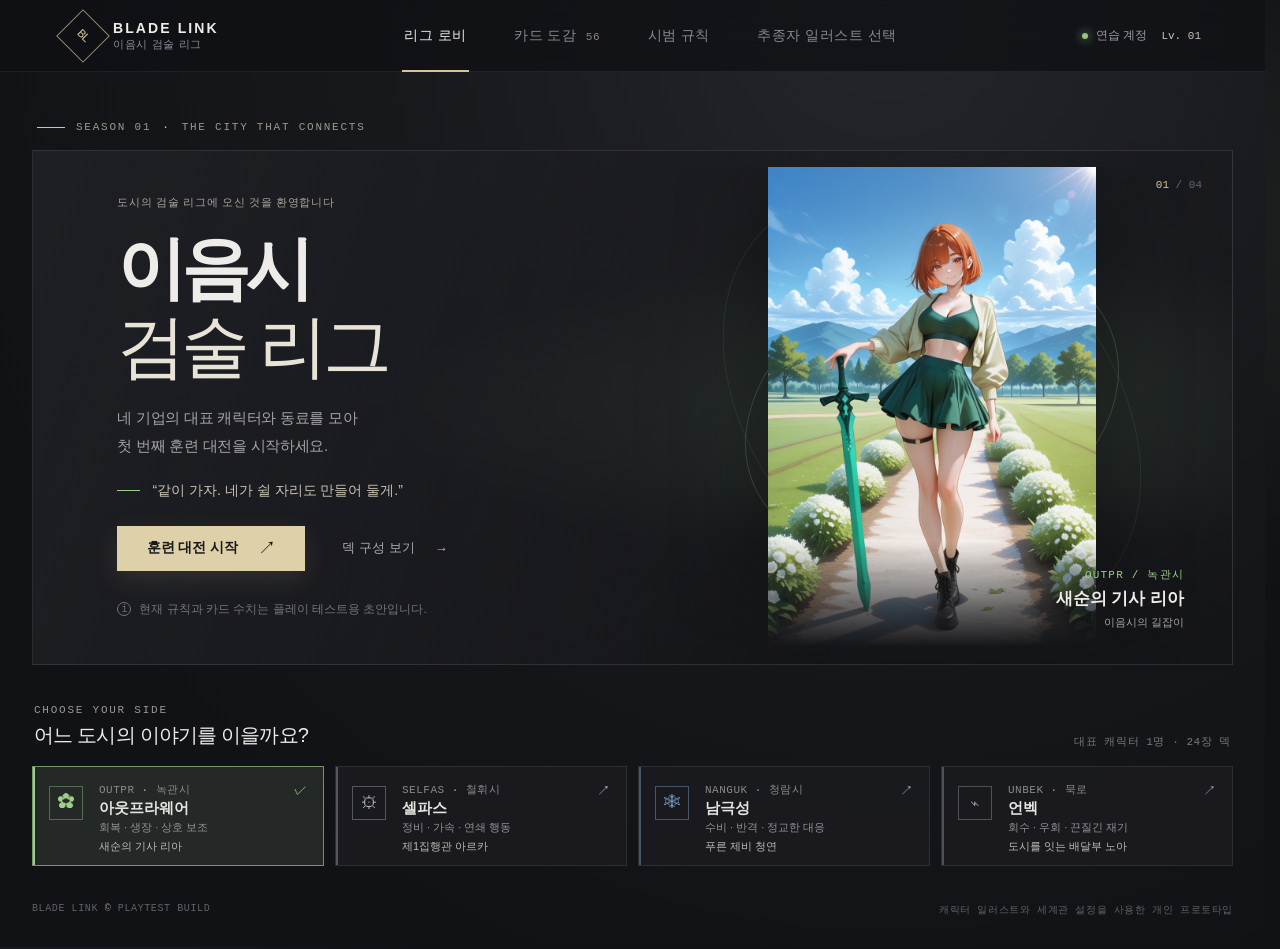
==== commit c2903a5f: "Add season one follower cards and department synergies" ====
--- a/index.html
+++ b/index.html
@@ -17,8 +17,9 @@
     </button>
     <nav class="main-nav" aria-label="주 메뉴">
       <button class="nav-link active" id="nav-lobby">리그 로비</button>
-      <button class="nav-link" id="nav-codex">카드 도감 <span class="nav-count">36</span></button>
+      <button class="nav-link" id="nav-codex">카드 도감 <span class="nav-count">56</span></button>
       <button class="nav-link" id="nav-rules">시범 규칙</button>
+      <a class="nav-link nav-art-link" href="art-selection.html" target="_blank" rel="noreferrer">추종자 일러스트 선택</a>
     </nav>
     <div class="profile-chip"><span class="online-dot"></span><span>연습 계정</span><b>Lv. 01</b></div>
   </header>
@@ -109,6 +110,7 @@
   <div id="toast" class="toast" role="status"></div>
 
   <script src="data.js"></script>
+  <script src="follower-expansion.js"></script>
   <script src="engine.js"></script>
   <script src="main.js"></script>
 </body>
--- a/styles.css
+++ b/styles.css
@@ -36,6 +36,7 @@
 .nav-link { height: 100%; position: relative; padding: 0 2px; border: 0; background: transparent; color: #898990; font-size: 12px; letter-spacing: .035em; cursor: pointer; transition: color .2s; }
 .nav-link:hover, .nav-link.active { color: var(--ink); }
 .nav-link.active::after { content: ''; position: absolute; bottom: -1px; left: 0; right: 0; height: 2px; background: var(--gold); }
+.nav-art-link { display: flex; align-items: center; text-decoration: none; }
 .nav-count { margin-left: 5px; color: #8c877d; font-family: 'DM Mono', monospace; font-size: 10px; }
 .profile-chip { display: flex; align-items: center; gap: 8px; color: #9b9aa1; font-size: 11px; }
 .profile-chip b { margin-left: 6px; color: #c8c3b8; font-family: 'DM Mono', monospace; font-size: 10px; font-weight: 500; }
@@ -943,18 +944,23 @@
 .versus-intro-scene .combat-stage-versus { flex-basis: clamp(42px, 6vw, 72px); font-size: clamp(18px, 3vw, 27px); }
 .coin-flip-scene { gap: clamp(15px, 3vh, 24px); }
 .coin-perspective { width: clamp(112px, 17vh, 148px); aspect-ratio: 1; perspective: 900px; }
-.initiative-coin { position: relative; width: 100%; height: 100%; transform-style: preserve-3d; filter: drop-shadow(0 20px 28px rgba(0,0,0,.55)); }
-.initiative-coin::before { content: ''; position: absolute; z-index: 0; top: 5%; bottom: 5%; left: calc(50% - 5px); width: 10px; border: 1px solid #614519; border-radius: 7px; background: repeating-linear-gradient(0deg, #e1c379 0 2px, #8c682e 2px 4px, #c29d50 4px 5px); box-shadow: inset 0 0 2px rgba(255,239,181,.8), 0 0 2px #38260d; transform: rotateY(90deg); backface-visibility: visible; }
+.initiative-coin { position: relative; width: 100%; height: 100%; border-radius: 50%; transform-style: preserve-3d; box-shadow: 0 20px 28px rgba(0,0,0,.55); }
+.initiative-coin::before { content: ''; position: absolute; z-index: 0; top: 5%; bottom: 5%; left: calc(50% - 5px); width: 10px; border: 1px solid #090a0b; border-radius: 7px; background: repeating-linear-gradient(0deg, #070809 0 2px, #242628 2px 4px, #0c0d0e 4px 5px); box-shadow: inset 0 0 2px rgba(255,255,255,.08), 0 0 2px #000; transform: rotateY(90deg); backface-visibility: visible; }
 .coin-face { position: absolute; z-index: 1; inset: 0; display: grid; place-items: center; overflow: hidden; border: 6px double rgba(255,232,171,.8); border-radius: 50%; color: #f5dfaa; background: radial-gradient(circle at 31% 24%, rgba(255,247,208,.74), transparent 12%), radial-gradient(circle at 43% 37%, #d8ba70 0, #b18943 39%, #765323 76%, #38270f 100%); box-shadow: inset 0 0 0 2px rgba(65,45,17,.8), inset 0 0 0 5px rgba(239,209,139,.32), inset 0 0 24px rgba(255,235,176,.24); backface-visibility: hidden; }
 .coin-face::before { content: ''; position: absolute; inset: 9%; border: 1px solid rgba(255,235,177,.54); border-radius: 50%; box-shadow: inset 0 0 0 2px rgba(75,52,20,.36), 0 0 0 2px rgba(79,56,23,.36); }
 .coin-face::after { content: ''; position: absolute; inset: 15%; border: 1px dashed rgba(255,235,177,.32); border-radius: 50%; }
-.coin-face-player { transform: rotateY(0deg); }
-.coin-face-opponent { transform: rotateY(180deg); color: #e9d9a8; background: radial-gradient(circle at 31% 24%, rgba(255,247,208,.6), transparent 12%), radial-gradient(circle at 43% 37%, #c9a85f 0, #9b7637 42%, #684a22 77%, #30220f 100%); }
-.coin-emblem { position: relative; z-index: 1; width: 57%; height: 57%; overflow: visible; filter: drop-shadow(0 1px 0 rgba(255,239,185,.72)) drop-shadow(0 3px 2px rgba(41,27,9,.72)); }
-.coin-engrave { fill: none; stroke: rgba(77,52,19,.84); stroke-width: 1.7; }
-.coin-emblem-fill { fill: rgba(125,87,31,.7); stroke: rgba(255,229,166,.88); stroke-width: 2.1; stroke-linejoin: round; }
-.coin-emblem-core { fill: #f0d48e; stroke: rgba(83,57,21,.9); stroke-width: 2; }
+.coin-face-player { transform: translateZ(5px); }
+.coin-face-opponent { transform: rotateY(180deg) translateZ(5px); color: #edf8fc; border-color: rgba(222,242,248,.82); background: radial-gradient(circle at 31% 24%, rgba(247,253,255,.8), transparent 12%), radial-gradient(circle at 43% 37%, #bdcdd2 0, #718891 42%, #3d555e 77%, #17282f 100%); box-shadow: inset 0 0 0 2px rgba(18,38,45,.86), inset 0 0 0 5px rgba(199,229,237,.28), inset 0 0 24px rgba(221,243,248,.2); }
+.coin-face-opponent::before { border-color: rgba(221,242,248,.55); }
+.coin-face-opponent::after { border-color: rgba(221,242,248,.34); }
+.coin-sword-mark { position: relative; z-index: 1; width: 55%; height: 66%; overflow: visible; filter: drop-shadow(0 2px 2px rgba(41,27,9,.8)); }
+.coin-sword-blade { fill: #f6dda0; stroke: #62471c; stroke-width: 3; stroke-linejoin: round; }
+.coin-sword-edge { fill: none; stroke: rgba(255,249,220,.95); stroke-width: 2; stroke-linecap: round; }
+.coin-sword-guard { fill: #9b702b; stroke: #f3d88f; stroke-width: 2.5; stroke-linejoin: round; }
+.coin-sword-grip, .coin-sword-pommel { fill: #49331b; stroke: #e8ca7c; stroke-width: 2; stroke-linejoin: round; }
+.coin-wordmark { position: relative; z-index: 1; display: flex; flex-direction: column; align-items: center; gap: 2px; max-width: 86%; padding: 5% 12%; border-top: 1px solid rgba(235,248,252,.62); border-bottom: 1px solid rgba(235,248,252,.62); color: #f1fbff; font: 800 clamp(14px, 1.9vh, 18px) Georgia, 'Times New Roman', serif; letter-spacing: .14em; line-height: .95; text-shadow: 0 2px 5px rgba(8,19,24,.85); }
 .coin-flip-result { min-height: 1.4em; color: #f0dfb7; font: 600 clamp(15px, 2vw, 19px) 'Noto Sans KR', sans-serif; opacity: 0; transform: translateY(5px); transition: opacity .24s ease, transform .24s ease; text-shadow: 0 2px 12px #000; }
+.coin-flip-result[data-side="opponent"] { color: #d9edf3; }
 .coin-flip-result.revealed { opacity: 1; transform: translateY(0); }
 @keyframes combat-stage-in { from { opacity: 0; } to { opacity: 1; } }
 @keyframes focus-card-in { from { opacity: 0; transform: translateY(13px) scale(.96); } to { opacity: 1; transform: translateY(0) scale(1); } }
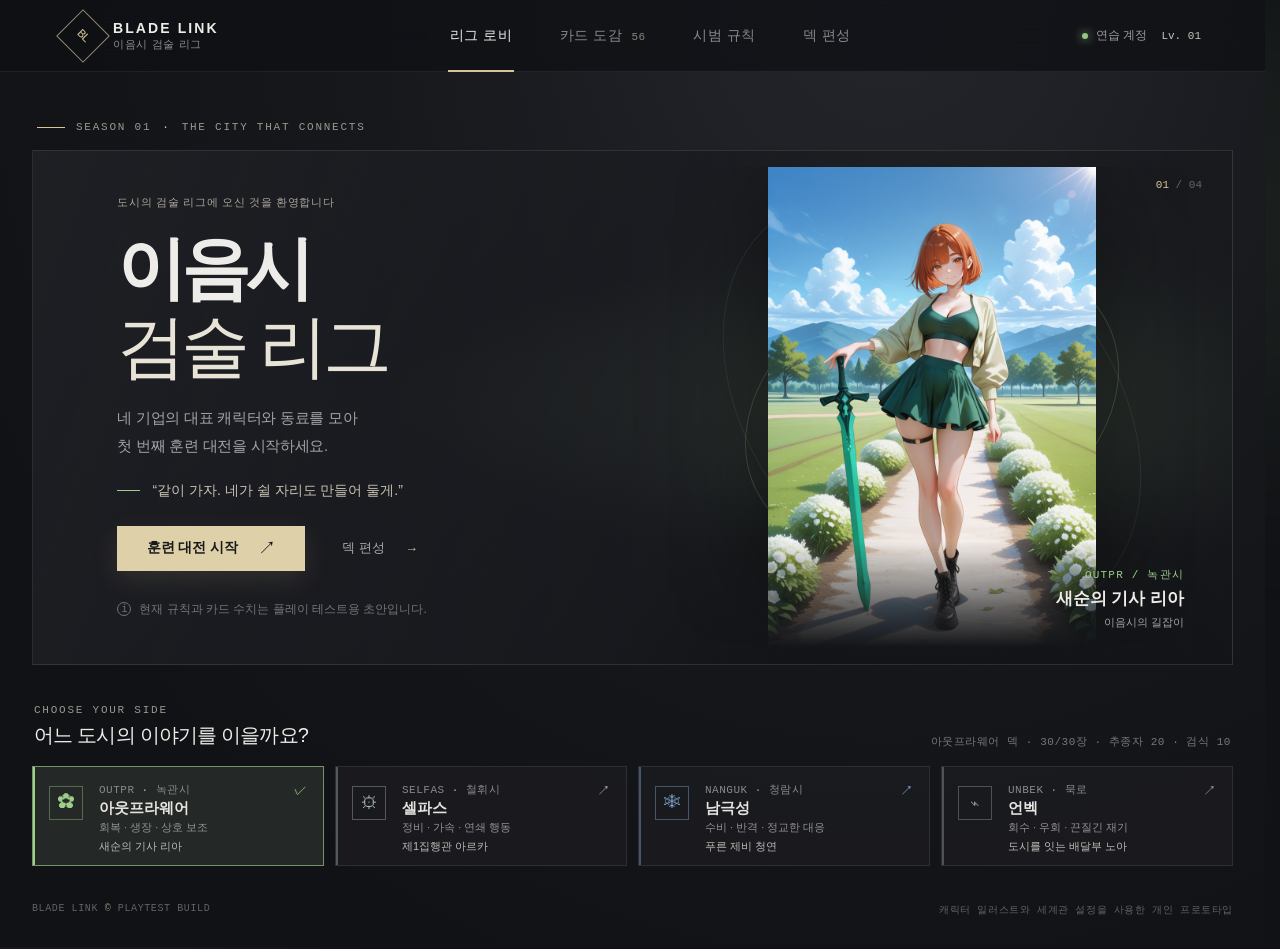
==== commit 51a95818: "Add faction deck builder and update selected card art" ====
--- a/index.html
+++ b/index.html
@@ -19,7 +19,7 @@
       <button class="nav-link active" id="nav-lobby">리그 로비</button>
       <button class="nav-link" id="nav-codex">카드 도감 <span class="nav-count">56</span></button>
       <button class="nav-link" id="nav-rules">시범 규칙</button>
-      <a class="nav-link nav-art-link" href="art-selection.html" target="_blank" rel="noreferrer">추종자 일러스트 선택</a>
+      <button class="nav-link" id="nav-deckbuilder">덱 편성</button>
     </nav>
     <div class="profile-chip"><span class="online-dot"></span><span>연습 계정</span><b>Lv. 01</b></div>
   </header>
@@ -34,7 +34,7 @@
         <div class="hero-quote"><span class="quote-rule"></span><span id="home-quote">“같이 가자. 네가 쉴 자리도 만들어 둘게.”</span></div>
         <div class="home-actions">
           <button class="button button-primary" id="start-match"><span>훈련 대전 시작</span><b>↗</b></button>
-          <button class="button button-quiet" id="open-deck">덱 구성 보기 <span>→</span></button>
+          <button class="button button-quiet" id="open-deck">덱 편성 <span>→</span></button>
         </div>
         <div class="prototype-note"><span>i</span> 현재 규칙과 카드 수치는 플레이 테스트용 초안입니다.</div>
       </div>
@@ -48,7 +48,7 @@
     </section>
 
     <section class="faction-select-section">
-      <div class="section-heading"><div><p class="eyebrow">CHOOSE YOUR SIDE</p><h2>어느 도시의 이야기를 이을까요?</h2></div><span class="section-aside">대표 캐릭터 1명 · 24장 덱</span></div>
+      <div class="section-heading"><div><p class="eyebrow">CHOOSE YOUR SIDE</p><h2>어느 도시의 이야기를 이을까요?</h2></div><span class="section-aside" id="deck-summary">보유 카드풀 · 추종자 20장 + 검식 10장</span></div>
       <div id="faction-picker" class="faction-picker"></div>
     </section>
     <footer class="home-footer"><span>BLADE LINK <i>©</i> PLAYTEST BUILD</span><span>캐릭터 일러스트와 세계관 설정을 사용한 개인 프로토타입</span></footer>
@@ -85,7 +85,7 @@
           </div>
           <div id="player-hand" class="hand-cards" aria-label="내 손패"></div>
           <div class="card-pile deck-pile" aria-label="아직 꺼내지 않은 카드 덱">
-            <span class="pile-caption">DRAW DECK</span><div class="pile-art"><i></i><i></i><b>◇</b></div><strong id="player-deck-count">24</strong><small>남은 덱</small>
+            <span class="pile-caption">DRAW DECK</span><div class="pile-art"><i></i><i></i><b>◇</b></div><strong id="player-deck-count">30</strong><small>남은 덱</small>
           </div>
         </div>
         <div class="hand-action-row"><button id="reset-hand" class="button button-hand-reset" type="button" title="판당 2회, 현재 손패를 덱에 섞고 같은 장수만큼 다시 뽑습니다."><span>손패 리셋</span><small id="hand-reset-count">2회 남음</small></button><button id="play-card" class="button button-play" disabled>카드 배치 <span>↗</span></button></div>
--- a/styles.css
+++ b/styles.css
@@ -299,7 +299,8 @@
 .codex-filter.active { border-color: rgba(218,204,169,.52); color: #e1d3b0; background: rgba(214,196,152,.08); }
 .codex-filter b { margin-left: 4px; color: #8d897e; font: 9px 'DM Mono', monospace; }
 .codex-grid { display: grid; grid-template-columns: repeat(auto-fill, minmax(245px, 1fr)); gap: 8px; }
-.codex-entry { --faction-color: #aab7c1; display: grid; grid-template-columns: 84px 1fr; min-height: 121px; border: 1px solid rgba(255,255,255,.09); background: rgba(255,255,255,.025); }
+.codex-entry { --faction-color: #aab7c1; display: grid; grid-template-columns: 84px 1fr; min-height: 121px; width: 100%; padding: 0; border: 1px solid rgba(255,255,255,.09); background: rgba(255,255,255,.025); color: inherit; font: inherit; text-align: left; cursor: pointer; transition: border-color .16s ease, background .16s ease, transform .16s ease; }
+.codex-entry:hover, .codex-entry:focus-visible { border-color: color-mix(in srgb, var(--faction-color) 60%, white 10%); background: rgba(255,255,255,.07); transform: translateY(-1px); outline: none; }
 .codex-art { position: relative; overflow: hidden; background: #28292e; }
 .codex-art img { width: 100%; height: 100%; object-fit: cover; object-position: center 24%; }
 .codex-art > span { display: grid; height: 100%; place-items: center; color: var(--faction-color); background: radial-gradient(circle, color-mix(in srgb, var(--faction-color) 20%, transparent), transparent 70%), #25262c; font-size: 29px; }
@@ -309,6 +310,35 @@
 .codex-copy strong { display: block; margin-top: 2px; font-family: 'Noto Sans KR', sans-serif; font-size: 10px; font-weight: 600; }
 .codex-copy p { margin: 4px 0 6px; color: #a09da1; font-size: 8px; line-height: 1.45; }
 .codex-copy em { color: #cfc5ad; font: normal 8px 'DM Mono', monospace; }
+.codex-detail-overlay { position: fixed; z-index: 45; inset: 0; display: grid; place-items: center; padding: 52px 20px 22px; background: rgba(7,8,11,.89); backdrop-filter: blur(10px); animation: fade-in .18s ease-out; }
+.codex-detail-dismiss { position: absolute; top: 17px; right: 20px; display: grid; width: 38px; height: 38px; place-items: center; border: 1px solid rgba(255,255,255,.28); background: #191a1e; color: #eee9df; font-size: 25px; cursor: pointer; }
+.codex-detail-dialog { display: grid; justify-items: center; gap: 12px; width: min(500px, 100%); max-height: 100%; }
+.codex-detail-flip-wrap { width: 100%; height: min(75vh, 760px); min-height: 390px; perspective: 1500px; }
+.codex-detail-flip { position: relative; width: 100%; height: 100%; transform-style: preserve-3d; transition: transform .65s cubic-bezier(.2,.72,.22,1); }
+.codex-detail-flip.is-back { transform: rotateY(180deg); }
+.codex-detail-face { --faction-color: #aab7c1; position: absolute; inset: 0; display: grid; overflow: hidden; border: 1px solid color-mix(in srgb, var(--faction-color) 42%, #35363d); background: radial-gradient(ellipse at 50% 0, color-mix(in srgb, var(--faction-color) 16%, #202126), #17181d 68%); box-shadow: 0 24px 70px rgba(0,0,0,.7); backface-visibility: hidden; }
+.codex-detail-front { grid-template-rows: minmax(0, 1fr) auto; }
+.codex-detail-art { position: relative; display: grid; min-height: 0; place-items: center; overflow: hidden; background: #0d0e11; }
+.codex-detail-art img { display: block; width: 100%; height: 100%; object-fit: contain; }
+.codex-detail-art > b { position: absolute; top: 12px; left: 12px; display: grid; min-width: 34px; height: 34px; place-items: center; padding: 0 6px; border: 1px solid rgba(255,255,255,.24); border-radius: 50%; background: rgba(12,13,16,.88); color: #fff; font: 12px 'DM Mono', monospace; }
+.codex-detail-symbol { display: grid; align-content: center; justify-items: center; gap: 14px; width: 100%; height: 100%; color: var(--faction-color); background: radial-gradient(circle, color-mix(in srgb, var(--faction-color) 24%, transparent), transparent 56%), linear-gradient(145deg,#24262c,#111216); }
+.codex-detail-symbol span { font-size: clamp(100px, 22vh, 190px); text-shadow: 0 8px 35px color-mix(in srgb, var(--faction-color) 32%, transparent); }
+.codex-detail-symbol small { color: #c9c5bd; font-size: 12px; letter-spacing: .2em; }
+.codex-detail-copy { padding: 13px 17px 16px; border-top: 1px solid rgba(255,255,255,.1); background: #191a1f; }
+.codex-detail-copy > small, .codex-detail-back > small { color: var(--faction-color); font-size: 10px; }
+.codex-detail-copy h3, .codex-detail-back h3 { margin: 3px 0 9px; color: #f2eee6; font: 600 19px/1.35 'Noto Sans KR',sans-serif; }
+.codex-detail-copy p { margin: 8px 0 0; color: #c6c0b5; font-size: 12px; line-height: 1.65; }
+.codex-detail-stats { display: flex; flex-wrap: wrap; gap: 5px; }
+.codex-detail-stats span { padding: 4px 7px; border: 1px solid rgba(255,255,255,.12); background: rgba(255,255,255,.035); color: #dfd6c3; font: 10px 'DM Mono','Noto Sans KR',sans-serif; }
+.codex-detail-back { align-content: center; justify-items: center; padding: clamp(22px, 6vw, 46px); text-align: center; transform: rotateY(180deg); }
+.codex-back-ornament { display: grid; width: 68px; height: 68px; margin-bottom: 25px; place-items: center; border: 1px solid color-mix(in srgb, var(--faction-color) 58%, transparent); border-radius: 50%; color: var(--faction-color); font-size: 29px; box-shadow: inset 0 0 24px color-mix(in srgb, var(--faction-color) 13%, transparent), 0 0 24px color-mix(in srgb, var(--faction-color) 10%, transparent); }
+.codex-detail-back h3 { margin: 6px 0 21px; font-size: clamp(18px, 3vw, 24px); }
+.codex-detail-back blockquote { max-width: 380px; margin: 0; color: #eee7d9; font: 500 clamp(16px, 2.4vw, 20px)/1.9 'Noto Sans KR',sans-serif; }
+.codex-back-rule { width: 56px; height: 1px; margin: 23px 0 16px; background: color-mix(in srgb, var(--faction-color) 68%, transparent); }
+.codex-detail-back p { max-width: 380px; margin: 0 0 18px; color: #aaa69e; font-size: 11px; line-height: 1.8; }
+.codex-flip-button { display: flex; align-items: center; gap: 10px; min-height: 40px; padding: 0 17px; border: 1px solid rgba(224,210,178,.36); background: #1c1d22; color: #e7dcc2; font: 12px 'Noto Sans KR',sans-serif; cursor: pointer; }
+.codex-flip-button:hover { border-color: #d2bd8d; background: #28272a; }
+.codex-flip-button b { font-size: 16px; }
 .card-art img[src$="/ferrum.png"], .unit-portrait img[src$="/ferrum.png"], .codex-art img[src$="/ferrum.png"], .inspect-card-image img[src$="/ferrum.png"],
 .card-art img[src$="/yuran.png"], .unit-portrait img[src$="/yuran.png"], .codex-art img[src$="/yuran.png"], .inspect-card-image img[src$="/yuran.png"] { object-position: center 0%; }
 .rules-modal { width: min(680px, 100%); }
@@ -995,8 +1025,100 @@
   .versus-intro-scene .combat-focus-card .leader-avatar { height: clamp(110px, 20vh, 160px); }
   .versus-intro-scene .combat-stage-versus { flex-basis: 28px; font-size: 16px; }
   .coin-perspective { width: 112px; }
+  .codex-detail-overlay { padding: 52px 12px 16px; }
+  .codex-detail-flip-wrap { height: min(73vh, 680px); min-height: 350px; }
+  .codex-detail-copy { padding: 10px 12px 12px; }
+  .codex-detail-copy h3 { font-size: 16px; }
+  .codex-detail-copy p { font-size: 10px; }
+  .codex-detail-back { padding: 20px 16px; }
 }
 @media (prefers-reduced-motion: reduce) {
   .combat-stage, .combat-focus-side, .combat-focus-side.focus-card-refresh .combat-focus-card, .global-effect-source-card, .combat-stage-pair.counterattack .combat-focus-label, .deploy-clock.urgent { animation-duration: .01ms !important; }
   .global-effect-focus-frame { perspective: none; }
 }
+
+/* Deck builder */
+.deck-modal-backdrop { padding: 12px; }
+.deck-modal { width: min(1320px, 100%); max-height: calc(100dvh - 24px); }
+#deck-builder-body { min-height: 0; overflow: hidden; }
+.deck-builder { display: flex; min-height: 0; flex-direction: column; height: min(78vh, 760px); }
+.deck-builder-intro { display: flex; align-items: center; justify-content: space-between; gap: 18px; padding: 15px 20px; border-bottom: 1px solid rgba(255,255,255,.08); background: linear-gradient(100deg, color-mix(in srgb, var(--faction-color) 9%, transparent), transparent 70%); }
+.deck-builder-intro small, .deck-section-heading small, .deck-current-heading small { color: var(--faction-color); font: 9px 'DM Mono', monospace; letter-spacing: .1em; }
+.deck-builder-intro h3 { margin: 3px 0 4px; color: #eeeae1; font: 600 18px 'Noto Sans KR', sans-serif; }
+.deck-builder-intro p { margin: 0; color: #a7a3a0; font-size: 11px; line-height: 1.5; }
+.deck-reset-button { flex: 0 0 auto; padding: 9px 12px; border: 1px solid rgba(255,255,255,.16); background: rgba(255,255,255,.04); color: #d5d0c6; font-size: 10px; cursor: pointer; }
+.deck-reset-button:hover { border-color: color-mix(in srgb, var(--faction-color) 50%, white 10%); }
+.deck-builder-columns { display: grid; min-height: 0; flex: 1; grid-template-columns: minmax(0, 1.65fr) minmax(290px, .8fr); gap: 12px; padding: 12px; }
+.deck-pool-panel, .deck-current-panel { display: flex; min-height: 0; flex-direction: column; border: 1px solid rgba(255,255,255,.09); background: rgba(255,255,255,.02); }
+.deck-section-heading, .deck-current-heading { display: flex; align-items: center; justify-content: space-between; gap: 12px; min-height: 52px; padding: 8px 12px; border-bottom: 1px solid rgba(255,255,255,.08); }
+.deck-section-heading > div:first-child, .deck-current-heading > div { display: grid; gap: 4px; }
+.deck-section-heading strong, .deck-current-heading strong { color: #e4e0d8; font: 600 12px 'Noto Sans KR', sans-serif; }
+.deck-section-heading strong i { margin-left: 5px; color: #8b8990; font: normal 9px 'DM Mono', monospace; }
+.deck-type-tabs { display: flex; gap: 4px; }
+.deck-type-tabs button { padding: 6px 8px; border: 1px solid rgba(255,255,255,.1); background: transparent; color: #9d9aa0; font-size: 9px; cursor: pointer; }
+.deck-type-tabs button.active { border-color: color-mix(in srgb, var(--faction-color) 55%, transparent); color: #eee9df; background: color-mix(in srgb, var(--faction-color) 10%, transparent); }
+.deck-pool-list { display: grid; min-height: 0; grid-template-columns: repeat(2, minmax(0, 1fr)); align-content: start; gap: 7px; overflow: auto; padding: 9px; scrollbar-color: #4b4b50 transparent; }
+.deck-pool-card { position: relative; display: grid; min-height: 108px; grid-template-columns: 65px minmax(0, 1fr) 30px; gap: 8px; padding: 6px; border: 1px solid rgba(255,255,255,.08); background: rgba(255,255,255,.025); }
+.deck-pool-card:hover { border-color: color-mix(in srgb, var(--faction-color) 45%, transparent); background: rgba(255,255,255,.045); }
+.deck-pool-art { position: relative; display: grid; min-width: 0; align-self: stretch; place-items: center; overflow: hidden; padding: 0; border: 0; background: #292a2f; color: var(--faction-color); cursor: pointer; }
+.deck-pool-art img { width: 100%; height: 100%; object-fit: cover; object-position: center 24%; }
+.deck-pool-art .deck-card-symbol { font-size: 24px; }
+.deck-pool-art b { position: absolute; top: 4px; left: 4px; display: grid; width: 19px; height: 19px; place-items: center; border-radius: 50%; background: rgba(16,17,19,.88); color: white; font: 9px 'DM Mono', monospace; }
+.deck-pool-copy { display: flex; min-width: 0; flex-direction: column; align-items: flex-start; gap: 3px; }
+.deck-pool-copy > small:first-child { overflow: hidden; max-width: 100%; color: var(--faction-color); font-size: 9px; text-overflow: ellipsis; white-space: nowrap; }
+.deck-card-name { overflow: hidden; max-width: 100%; padding: 0; border: 0; background: transparent; color: #e7e3db; font: 600 10px 'Noto Sans KR', sans-serif; text-align: left; text-overflow: ellipsis; white-space: nowrap; cursor: pointer; }
+.deck-pool-copy p { display: -webkit-box; overflow: hidden; margin: 0; color: #a7a3a0; font-size: 9px; line-height: 1.4; -webkit-line-clamp: 2; -webkit-box-orient: vertical; }
+.deck-pool-copy em { color: #d3c8b5; font: normal 9px 'DM Mono','Noto Sans KR',sans-serif; }
+.deck-pool-copy .deck-owned-count { margin-top: auto; color: #a19da0; font: 9px 'Noto Sans KR',sans-serif; }
+.deck-add-button { align-self: center; width: 27px; height: 27px; border: 1px solid color-mix(in srgb, var(--faction-color) 45%, transparent); background: color-mix(in srgb, var(--faction-color) 10%, transparent); color: #e9e4d8; font-size: 16px; cursor: pointer; }
+.deck-add-button:hover:not(:disabled) { background: color-mix(in srgb, var(--faction-color) 23%, transparent); }
+.deck-add-button:disabled { opacity: .3; cursor: not-allowed; }
+.deck-current-heading { min-height: 62px; }
+.deck-total-count { color: #e6dfd0; font: 23px 'DM Mono', monospace; }
+.deck-total-count i { color: #85828a; font: normal 12px 'DM Mono', monospace; }
+.deck-total-count.complete { color: var(--faction-color); }
+.deck-progress-pair { display: grid; gap: 8px; padding: 12px; border-bottom: 1px solid rgba(255,255,255,.07); }
+.deck-progress-pair > div { display: grid; gap: 5px; }
+.deck-progress-pair span { display: flex; justify-content: space-between; color: #a7a3a0; font-size: 9px; }
+.deck-progress-pair span b { color: #ded7ca; font: 10px 'DM Mono',monospace; }
+.deck-progress-pair i { display: block; height: 4px; overflow: hidden; background: rgba(255,255,255,.08); }
+.deck-progress-pair i b { display: block; height: 100%; background: var(--faction-color); transition: width .18s ease; }
+.deck-selected-list { min-height: 0; flex: 1; overflow: auto; padding: 7px; scrollbar-color: #4b4b50 transparent; }
+.deck-selected-card { display: grid; grid-template-columns: 24px minmax(0, 1fr) 28px; align-items: center; gap: 7px; min-height: 43px; padding: 4px 5px; border-bottom: 1px solid rgba(255,255,255,.055); }
+.deck-selected-count { display: grid; width: 22px; height: 22px; place-items: center; border: 1px solid color-mix(in srgb, var(--faction-color) 40%, transparent); color: var(--faction-color); font: 10px 'DM Mono',monospace; }
+.deck-selected-card > div { display: grid; gap: 3px; min-width: 0; }
+.deck-selected-card strong { overflow: hidden; color: #ddd9d1; font: 500 9px 'Noto Sans KR',sans-serif; text-overflow: ellipsis; white-space: nowrap; }
+.deck-selected-card small { color: #85828a; font-size: 8px; }
+.deck-selected-card button { width: 25px; height: 25px; border: 1px solid rgba(255,255,255,.12); background: rgba(255,255,255,.035); color: #cfc9bd; font-size: 15px; cursor: pointer; }
+.deck-selected-card button:hover { border-color: rgba(224,155,133,.45); color: #e9b9a6; }
+.deck-empty { display: grid; min-height: 100px; place-items: center; color: #85828a; font-size: 10px; }
+.deck-save-area { display: grid; gap: 8px; padding: 10px; border-top: 1px solid rgba(255,255,255,.08); }
+.deck-save-area p { min-height: 15px; margin: 0; color: #d4a899; font-size: 9px; }
+.deck-save-area p.deck-valid { color: #b4d49c; }
+.deck-save-button { justify-content: space-between; min-height: 37px; padding: 0 12px; font-size: 11px; }
+.deck-save-button:disabled { opacity: .38; cursor: not-allowed; }
+@media (max-width: 850px) {
+  .deck-builder { height: min(82vh, 820px); }
+  .deck-builder-columns { grid-template-columns: minmax(0, 1.3fr) minmax(255px, .8fr); }
+  .deck-pool-list { grid-template-columns: 1fr; }
+}
+@media (max-width: 620px) {
+  .deck-modal-backdrop { padding: 5px; }
+  .deck-modal { max-height: calc(100dvh - 10px); }
+  .deck-builder { height: calc(100dvh - 74px); }
+  .deck-builder-intro { align-items: flex-start; padding: 10px 12px; }
+  .deck-builder-intro h3 { font-size: 15px; }
+  .deck-builder-intro p { max-width: 36ch; font-size: 9px; }
+  .deck-reset-button { padding: 7px; font-size: 8px; }
+  .deck-builder-columns { grid-template-columns: 1fr; grid-template-rows: minmax(0, 1fr) minmax(210px, .75fr); gap: 8px; padding: 8px; }
+  .deck-pool-list { grid-template-columns: 1fr; }
+  .deck-pool-card { min-height: 96px; }
+  .deck-section-heading { min-height: 46px; padding: 6px 8px; }
+  .deck-current-heading { min-height: 48px; padding: 5px 8px; }
+  .deck-progress-pair { grid-template-columns: 1fr 1fr; gap: 9px; padding: 7px 9px; }
+  .deck-selected-list { padding: 4px 7px; }
+  .deck-selected-card { min-height: 35px; }
+  .deck-selected-count { width: 19px; height: 19px; }
+  .deck-save-area { grid-template-columns: 1fr auto; align-items: center; gap: 8px; padding: 6px 8px; }
+  .deck-save-button { min-width: 100px; min-height: 32px; }
+}
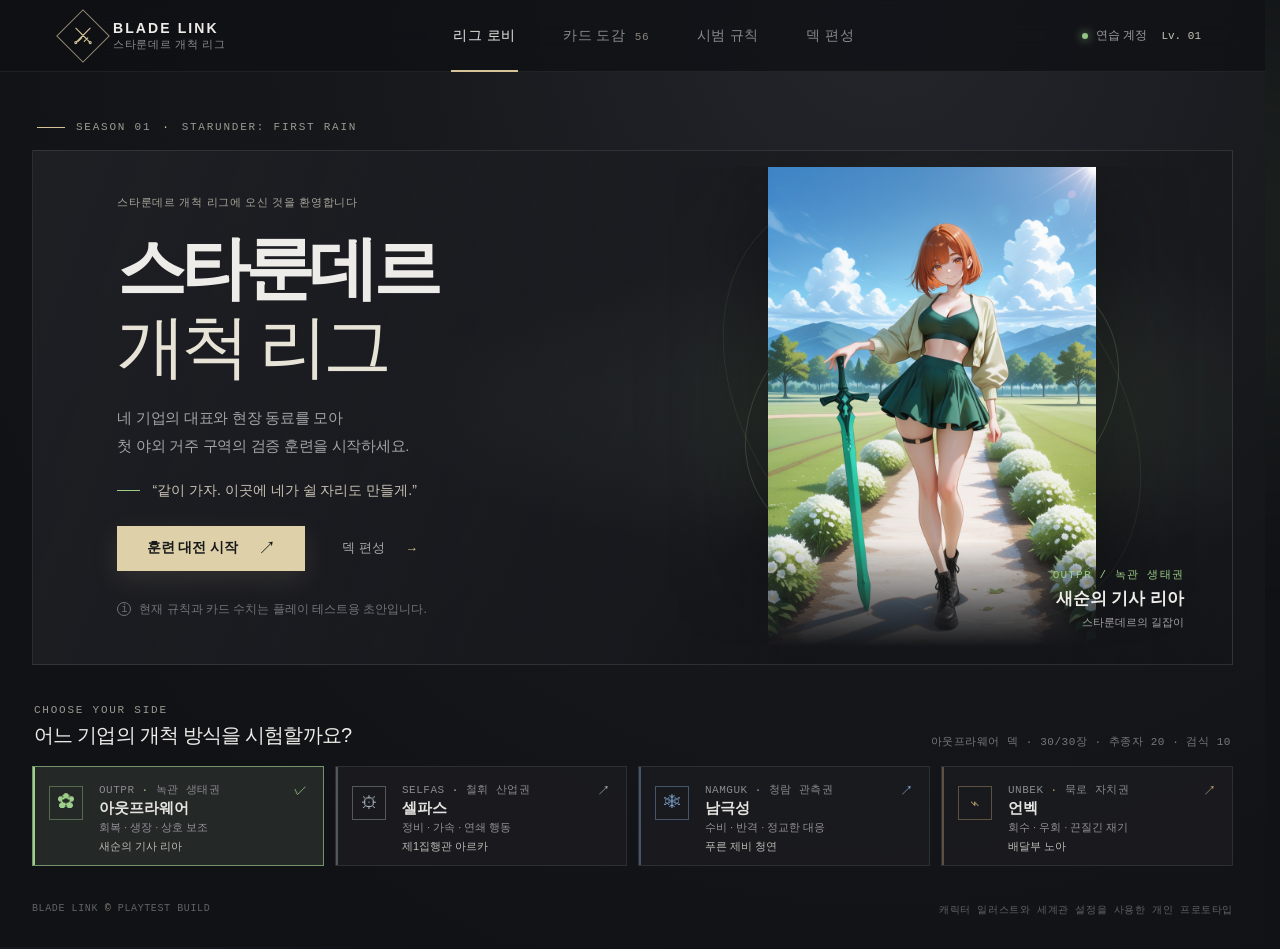
==== commit 1e4a3922: "Set Blade Link on terraforming planet Starunder" ====
--- a/index.html
+++ b/index.html
@@ -4,7 +4,7 @@
   <meta charset="utf-8">
   <meta name="viewport" content="width=device-width, initial-scale=1">
   <meta name="theme-color" content="#131519">
-  <title>블레이드 링크 — 이음시 검술 리그</title>
+  <title>블레이드 링크 — 스타룬데르 개척 리그</title>
   <link rel="stylesheet" href="styles.css">
 </head>
 <body>
@@ -12,8 +12,8 @@
   <div class="ambient ambient-b"></div>
   <header class="topbar">
     <button class="brand" id="nav-home" aria-label="로비로 이동">
-      <span class="brand-mark">BL</span>
-      <span class="brand-copy"><strong>BLADE LINK</strong><small>이음시 검술 리그</small></span>
+      <span class="brand-mark" aria-hidden="true"><svg viewBox="0 0 40 40" focusable="false"><path d="M8 7 26 25M32 7 14 25M22 29l6-6M18 23l-6 6M25 24l6 6M15 24l-6 6"/><circle cx="32" cy="31" r="1.7"/><circle cx="8" cy="31" r="1.7"/></svg></span>
+      <span class="brand-copy"><strong>BLADE LINK</strong><small>스타룬데르 개척 리그</small></span>
     </button>
     <nav class="main-nav" aria-label="주 메뉴">
       <button class="nav-link active" id="nav-lobby">리그 로비</button>
@@ -25,12 +25,12 @@
   </header>
 
   <main id="home-screen" class="screen home-screen">
-    <div class="home-kicker"><span class="kicker-line"></span> SEASON 01 <i>·</i> THE CITY THAT CONNECTS</div>
+    <div class="home-kicker"><span class="kicker-line"></span> SEASON 01 <i>·</i> STARUNDER: FIRST RAIN</div>
     <section class="home-hero">
       <div class="hero-copy">
-        <p class="eyebrow">도시의 검술 리그에 오신 것을 환영합니다</p>
-        <h1>이음시<br><em>검술 리그</em></h1>
-        <p class="home-lede">네 기업의 대표 캐릭터와 동료를 모아<br>첫 번째 훈련 대전을 시작하세요.</p>
+        <p class="eyebrow">스타룬데르 개척 리그에 오신 것을 환영합니다</p>
+        <h1>스타룬데르<br><em>개척 리그</em></h1>
+        <p class="home-lede">네 기업의 대표와 현장 동료를 모아<br>첫 야외 거주 구역의 검증 훈련을 시작하세요.</p>
         <div class="hero-quote"><span class="quote-rule"></span><span id="home-quote">“같이 가자. 네가 쉴 자리도 만들어 둘게.”</span></div>
         <div class="home-actions">
           <button class="button button-primary" id="start-match"><span>훈련 대전 시작</span><b>↗</b></button>
@@ -42,13 +42,12 @@
         <div class="hero-art-orbit orbit-one"></div><div class="hero-art-orbit orbit-two"></div>
         <div class="hero-art-glow"></div>
         <img id="home-leader-art" class="home-leader-art" src="assets/cards/ria.png" alt="선택한 대표 캐릭터">
-        <div class="hero-art-caption"><span id="home-leader-faction">OUTPR / 녹관도시</span><strong id="home-leader-title">새순의 기사 리아</strong><small id="home-leader-epithet">이음시의 길잡이</small></div>
-        <div class="art-index">01 <span>/ 04</span></div>
+        <div class="hero-art-caption"><span id="home-leader-faction">OUTPR / 녹관 생태권</span><strong id="home-leader-title">새순의 기사 리아</strong><small id="home-leader-epithet">스타룬데르의 길잡이</small></div>
       </div>
     </section>
 
     <section class="faction-select-section">
-      <div class="section-heading"><div><p class="eyebrow">CHOOSE YOUR SIDE</p><h2>어느 도시의 이야기를 이을까요?</h2></div><span class="section-aside" id="deck-summary">보유 카드풀 · 추종자 20장 + 검식 10장</span></div>
+      <div class="section-heading"><div><p class="eyebrow">CHOOSE YOUR SIDE</p><h2>어느 기업의 개척 방식을 시험할까요?</h2></div><span class="section-aside" id="deck-summary">보유 카드풀 · 추종자 20장 + 검식 10장</span></div>
       <div id="faction-picker" class="faction-picker"></div>
     </section>
     <footer class="home-footer"><span>BLADE LINK <i>©</i> PLAYTEST BUILD</span><span>캐릭터 일러스트와 세계관 설정을 사용한 개인 프로토타입</span></footer>
@@ -56,7 +55,7 @@
 
   <main id="battle-screen" class="screen battle-screen hidden">
     <div class="battle-topline">
-      <div class="match-title"><span class="league-mark">✦</span><span><small>TRAINING MATCH</small><strong>이음시 검술 리그</strong></span></div>
+      <div class="match-title"><span class="league-mark">✦</span><span><small>FIELD TRIAL SIMULATION</small><strong>스타룬데르 개척 리그</strong></span></div>
       <div class="round-chip"><span class="round-dot"></span><span id="round-label">라운드 1 · 배치</span><span class="round-separator">/</span><span>클래식</span></div>
       <button class="text-button" id="leave-match">로비로 나가기 <span>↗</span></button>
     </div>
--- a/styles.css
+++ b/styles.css
@@ -23,12 +23,12 @@
 .ambient-b { bottom: -22vw; left: -10vw; background: #6688a0; opacity: .08; }
 body[data-faction="selfas"] { --faction-color: #bdc7ce; }
 body[data-faction="nanguk"] { --faction-color: #87aedd; }
-body[data-faction="unbek"] { --faction-color: #aaa5ad; }
+body[data-faction="unbek"] { --faction-color: #c3a477; }
 
 .topbar { height: 72px; display: flex; align-items: center; justify-content: space-between; padding: 0 clamp(20px, 5vw, 84px); border-bottom: 1px solid rgba(255,255,255,.07); background: rgba(15,16,20,.76); backdrop-filter: blur(18px); position: relative; z-index: 10; }
 .brand { display: flex; gap: 11px; align-items: center; border: 0; padding: 0; background: transparent; cursor: pointer; text-align: left; }
-.brand-mark { display: grid; place-items: center; width: 38px; height: 38px; border: 1px solid rgba(219,203,163,.68); color: var(--gold); font-family: 'DM Mono', monospace; font-size: 12px; letter-spacing: -.08em; transform: rotate(45deg); }
-.brand-mark::first-letter { transform: rotate(-45deg); }
+.brand-mark { display: grid; place-items: center; width: 38px; height: 38px; border: 1px solid rgba(219,203,163,.68); color: var(--gold); transform: rotate(45deg); }
+.brand-mark svg { width: 24px; height: 24px; overflow: visible; transform: rotate(-45deg); fill: none; stroke: currentColor; stroke-linecap: round; stroke-linejoin: round; stroke-width: 1.8; }
 .brand-copy { display: grid; gap: 1px; }
 .brand-copy strong { font-size: 12px; letter-spacing: .15em; font-weight: 700; }
 .brand-copy small { color: #8c8b91; font-size: 10px; letter-spacing: .06em; }
@@ -80,8 +80,6 @@
 .hero-art-caption span { color: var(--faction-color); font: 10px 'DM Mono', monospace; letter-spacing: .11em; }
 .hero-art-caption strong { font-size: 17px; font-weight: 600; }
 .hero-art-caption small { color: #a5a1a6; font-size: 10px; }
-.art-index { position: absolute; z-index: 2; top: 28px; right: 30px; color: #d6c498; font: 11px 'DM Mono', monospace; }
-.art-index span { color: #66646a; }
 
 .faction-select-section { padding: 39px 0 0; }
 .section-heading { display: flex; justify-content: space-between; align-items: end; margin: 0 2px 17px; }
@@ -161,6 +159,8 @@
 .unit-nameplate strong { overflow: hidden; color: #e0dedb; font-family: 'Noto Sans KR', sans-serif; font-size: 9px; font-weight: 600; text-overflow: ellipsis; white-space: nowrap; }
 .unit-nameplate small { overflow: hidden; color: #85838a; font-size: 7px; text-overflow: ellipsis; white-space: nowrap; }
 .unit-numbers { display: flex; justify-content: space-between; gap: 7px; padding: 5px 8px 6px; color: #dbd6ca; font: 9px 'DM Mono', monospace; }
+.unit-numbers span { display: inline-flex; align-items: baseline; gap: 2px; white-space: nowrap; }
+.unit-numbers i { color: #c2bcad; font-size: .76em; font-style: normal; opacity: .78; }
 .unit-numbers span:first-child { color: #dfbd93; }
 .unit-numbers span:nth-child(2) { color: #b8d0d7; }
 .unit-numbers span:nth-child(3) { color: #d7a39c; }
@@ -299,17 +299,14 @@
 .codex-filter.active { border-color: rgba(218,204,169,.52); color: #e1d3b0; background: rgba(214,196,152,.08); }
 .codex-filter b { margin-left: 4px; color: #8d897e; font: 9px 'DM Mono', monospace; }
 .codex-grid { display: grid; grid-template-columns: repeat(auto-fill, minmax(245px, 1fr)); gap: 8px; }
-.codex-entry { --faction-color: #aab7c1; display: grid; grid-template-columns: 84px 1fr; min-height: 121px; width: 100%; padding: 0; border: 1px solid rgba(255,255,255,.09); background: rgba(255,255,255,.025); color: inherit; font: inherit; text-align: left; cursor: pointer; transition: border-color .16s ease, background .16s ease, transform .16s ease; }
+.codex-entry { --faction-color: #aab7c1; display: flex; min-height: 0; width: 100%; flex-direction: column; padding: 0; border: 1px solid rgba(255,255,255,.09); background: rgba(255,255,255,.025); color: inherit; font: inherit; text-align: left; cursor: pointer; transition: border-color .16s ease, background .16s ease, transform .16s ease; }
 .codex-entry:hover, .codex-entry:focus-visible { border-color: color-mix(in srgb, var(--faction-color) 60%, white 10%); background: rgba(255,255,255,.07); transform: translateY(-1px); outline: none; }
-.codex-art { position: relative; overflow: hidden; background: #28292e; }
-.codex-art img { width: 100%; height: 100%; object-fit: cover; object-position: center 24%; }
+.codex-art { position: relative; display: grid; width: 100%; aspect-ratio: 832 / 1216; max-height: 300px; place-items: center; overflow: hidden; background: #101115; }
+.codex-art img { display: block; width: 100%; height: 100%; object-fit: contain; }
 .codex-art > span { display: grid; height: 100%; place-items: center; color: var(--faction-color); background: radial-gradient(circle, color-mix(in srgb, var(--faction-color) 20%, transparent), transparent 70%), #25262c; font-size: 29px; }
-.codex-art > b { position: absolute; top: 5px; left: 5px; display: grid; width: 20px; height: 20px; place-items: center; border-radius: 50%; background: rgba(18,19,22,.9); color: white; font: 9px 'DM Mono', monospace; }
-.codex-copy { padding: 9px 10px; }
+.codex-copy { display: grid; gap: 4px; min-height: 52px; align-content: center; padding: 7px 9px; }
 .codex-copy small { color: var(--faction-color); font-size: 8px; }
-.codex-copy strong { display: block; margin-top: 2px; font-family: 'Noto Sans KR', sans-serif; font-size: 10px; font-weight: 600; }
-.codex-copy p { margin: 4px 0 6px; color: #a09da1; font-size: 8px; line-height: 1.45; }
-.codex-copy em { color: #cfc5ad; font: normal 8px 'DM Mono', monospace; }
+.codex-copy strong { display: block; overflow: hidden; font-family: 'Noto Sans KR', sans-serif; font-size: 10px; font-weight: 600; text-overflow: ellipsis; white-space: nowrap; }
 .codex-detail-overlay { position: fixed; z-index: 45; inset: 0; display: grid; place-items: center; padding: 52px 20px 22px; background: rgba(7,8,11,.89); backdrop-filter: blur(10px); animation: fade-in .18s ease-out; }
 .codex-detail-dismiss { position: absolute; top: 17px; right: 20px; display: grid; width: 38px; height: 38px; place-items: center; border: 1px solid rgba(255,255,255,.28); background: #191a1e; color: #eee9df; font-size: 25px; cursor: pointer; }
 .codex-detail-dialog { display: grid; justify-items: center; gap: 12px; width: min(500px, 100%); max-height: 100%; }
@@ -317,25 +314,25 @@
 .codex-detail-flip { position: relative; width: 100%; height: 100%; transform-style: preserve-3d; transition: transform .65s cubic-bezier(.2,.72,.22,1); }
 .codex-detail-flip.is-back { transform: rotateY(180deg); }
 .codex-detail-face { --faction-color: #aab7c1; position: absolute; inset: 0; display: grid; overflow: hidden; border: 1px solid color-mix(in srgb, var(--faction-color) 42%, #35363d); background: radial-gradient(ellipse at 50% 0, color-mix(in srgb, var(--faction-color) 16%, #202126), #17181d 68%); box-shadow: 0 24px 70px rgba(0,0,0,.7); backface-visibility: hidden; }
-.codex-detail-front { grid-template-rows: minmax(0, 1fr) auto; }
-.codex-detail-art { position: relative; display: grid; min-height: 0; place-items: center; overflow: hidden; background: #0d0e11; }
+.codex-detail-front { display: block; background: #090a0d; }
+.codex-detail-art { position: absolute; inset: 0; display: grid; min-height: 0; place-items: center; overflow: hidden; background: #090a0d; }
 .codex-detail-art img { display: block; width: 100%; height: 100%; object-fit: contain; }
 .codex-detail-art > b { position: absolute; top: 12px; left: 12px; display: grid; min-width: 34px; height: 34px; place-items: center; padding: 0 6px; border: 1px solid rgba(255,255,255,.24); border-radius: 50%; background: rgba(12,13,16,.88); color: #fff; font: 12px 'DM Mono', monospace; }
 .codex-detail-symbol { display: grid; align-content: center; justify-items: center; gap: 14px; width: 100%; height: 100%; color: var(--faction-color); background: radial-gradient(circle, color-mix(in srgb, var(--faction-color) 24%, transparent), transparent 56%), linear-gradient(145deg,#24262c,#111216); }
 .codex-detail-symbol span { font-size: clamp(100px, 22vh, 190px); text-shadow: 0 8px 35px color-mix(in srgb, var(--faction-color) 32%, transparent); }
-.codex-detail-symbol small { color: #c9c5bd; font-size: 12px; letter-spacing: .2em; }
-.codex-detail-copy { padding: 13px 17px 16px; border-top: 1px solid rgba(255,255,255,.1); background: #191a1f; }
-.codex-detail-copy > small, .codex-detail-back > small { color: var(--faction-color); font-size: 10px; }
-.codex-detail-copy h3, .codex-detail-back h3 { margin: 3px 0 9px; color: #f2eee6; font: 600 19px/1.35 'Noto Sans KR',sans-serif; }
-.codex-detail-copy p { margin: 8px 0 0; color: #c6c0b5; font-size: 12px; line-height: 1.65; }
+.codex-detail-symbol small { color: #c9c5bd; font-size: 12px; letter-spacing: .08em; }
+.codex-back-faction-mark { display: grid; width: 42px; height: 42px; place-items: center; border: 1px solid color-mix(in srgb, var(--faction-color) 54%, transparent); color: var(--faction-color); background: color-mix(in srgb, var(--faction-color) 8%, transparent); font-size: 21px; box-shadow: inset 0 0 18px color-mix(in srgb, var(--faction-color) 10%, transparent); }
+.codex-detail-back > small { color: var(--faction-color); font-size: 10px; }
+.codex-detail-back h3 { margin: 5px 0 4px; color: #f2eee6; font: 600 19px/1.35 'Noto Sans KR',sans-serif; }
 .codex-detail-stats { display: flex; flex-wrap: wrap; gap: 5px; }
 .codex-detail-stats span { padding: 4px 7px; border: 1px solid rgba(255,255,255,.12); background: rgba(255,255,255,.035); color: #dfd6c3; font: 10px 'DM Mono','Noto Sans KR',sans-serif; }
-.codex-detail-back { align-content: center; justify-items: center; padding: clamp(22px, 6vw, 46px); text-align: center; transform: rotateY(180deg); }
+.codex-detail-back { align-content: center; justify-items: center; gap: 8px; padding: clamp(18px, 5vw, 38px); text-align: center; transform: rotateY(180deg); }
+.codex-back-role { color: #aaa69e; font-size: 10px; line-height: 1.5; }
+.codex-back-effect { max-width: 390px; margin: 4px 0 0; color: #eee7d9; font: 500 clamp(13px, 2vw, 16px)/1.75 'Noto Sans KR',sans-serif; }
+.codex-back-label { margin-top: 2px; color: var(--faction-color); font-size: 9px; }
 .codex-back-ornament { display: grid; width: 68px; height: 68px; margin-bottom: 25px; place-items: center; border: 1px solid color-mix(in srgb, var(--faction-color) 58%, transparent); border-radius: 50%; color: var(--faction-color); font-size: 29px; box-shadow: inset 0 0 24px color-mix(in srgb, var(--faction-color) 13%, transparent), 0 0 24px color-mix(in srgb, var(--faction-color) 10%, transparent); }
-.codex-detail-back h3 { margin: 6px 0 21px; font-size: clamp(18px, 3vw, 24px); }
-.codex-detail-back blockquote { max-width: 380px; margin: 0; color: #eee7d9; font: 500 clamp(16px, 2.4vw, 20px)/1.9 'Noto Sans KR',sans-serif; }
-.codex-back-rule { width: 56px; height: 1px; margin: 23px 0 16px; background: color-mix(in srgb, var(--faction-color) 68%, transparent); }
-.codex-detail-back p { max-width: 380px; margin: 0 0 18px; color: #aaa69e; font-size: 11px; line-height: 1.8; }
+.codex-detail-back blockquote { max-width: 380px; margin: 0; color: #c9c2b5; font: 400 clamp(11px, 1.8vw, 13px)/1.65 'Noto Sans KR',sans-serif; }
+.codex-back-rule { width: 56px; height: 1px; margin: 7px 0 2px; background: color-mix(in srgb, var(--faction-color) 68%, transparent); }
 .codex-flip-button { display: flex; align-items: center; gap: 10px; min-height: 40px; padding: 0 17px; border: 1px solid rgba(224,210,178,.36); background: #1c1d22; color: #e7dcc2; font: 12px 'Noto Sans KR',sans-serif; cursor: pointer; }
 .codex-flip-button:hover { border-color: #d2bd8d; background: #28272a; }
 .codex-flip-button b { font-size: 16px; }
@@ -398,7 +395,8 @@
 }
 @media (max-width: 560px) {
   .topbar { padding: 0 12px; }
-  .brand-mark { width: 30px; height: 30px; font-size: 10px; }
+  .brand-mark { width: 30px; height: 30px; }
+  .brand-mark svg { width: 20px; height: 20px; }
   .brand-copy strong { font-size: 10px; }
   .brand-copy small { font-size: 8px; }
   .main-nav { gap: 9px; }
@@ -418,7 +416,6 @@
   .hero-art-orbit.orbit-two { width: 310px; height: 220px; }
   .hero-art-caption { right: 15px; bottom: 14px; }
   .hero-art-caption strong { font-size: 13px; }
-  .art-index { top: 15px; right: 16px; }
   .section-heading { align-items: start; flex-direction: column; gap: 8px; }
   .section-heading h2 { font-size: 15px; }
   .faction-picker { gap: 7px; }
@@ -779,6 +776,12 @@
 .effect-meteor::after { content: ''; position: absolute; inset: 0; clip-path: polygon(50% 0, 62% 36%, 100% 50%, 63% 63%, 50% 100%, 37% 63%, 0 50%, 38% 37%); background: radial-gradient(circle, #fffdf0 0 12%, #fff2b2 28%, #ffd15f 58%, rgba(255,161,61,.15) 100%); filter: drop-shadow(0 0 6px #ffe28a) drop-shadow(0 0 15px rgba(255,176,59,.9)); }
 .effect-meteor.effect-expiry-mote::before { background: linear-gradient(90deg, transparent, rgba(171,209,225,.12), rgba(217,239,248,.92)); }
 .effect-meteor.effect-expiry-mote::after { background: radial-gradient(circle, #fbfeff 0 12%, #d9edf5 28%, #9fc6d8 58%, rgba(101,142,161,.12) 100%); filter: drop-shadow(0 0 6px #c7e3ee) drop-shadow(0 0 15px rgba(131,180,201,.75)); }
+.effect-meteor.effect-positive-mote::before { background: linear-gradient(90deg, transparent, rgba(149,219,152,.12), rgba(230,255,202,.96)); }
+.effect-meteor.effect-positive-mote::after { background: radial-gradient(circle, #fffef2 0 12%, #e8ffc8 28%, #a8e58b 58%, rgba(97,190,120,.12) 100%); filter: drop-shadow(0 0 7px #d8ffb4) drop-shadow(0 0 17px rgba(113,226,148,.86)); }
+.effect-positive-impact { z-index: 10; border-color: #d8f4b6 !important; box-shadow: 0 0 0 2px rgba(190,239,154,.66), 0 0 29px rgba(130,226,143,.56) !important; animation: effect-positive-impact .48s ease-out; }
+.round-expiry-wave { position: absolute; z-index: 24; top: -8%; bottom: -8%; left: 0; width: 35%; pointer-events: none; background: linear-gradient(90deg, transparent, rgba(179,218,231,.08) 25%, rgba(223,246,250,.9) 48%, rgba(183,225,238,.32) 64%, transparent); filter: blur(2px) drop-shadow(0 0 18px rgba(178,222,235,.75)); }
+.round-expiry-wave::after { content: ''; position: absolute; inset: 0; background: linear-gradient(90deg, transparent, rgba(238,250,255,.34) 48%, transparent); filter: blur(10px); }
+.round-expiry-wave-fallback { animation: round-expiry-sweep .82s ease-out both; }
 .effect-stat-change { position: fixed; z-index: 1160; padding: 4px 8px; border: 1px solid rgba(255,226,151,.65); border-radius: 999px; color: #fff5d4; background: rgba(43,34,18,.94); font: 700 12px 'DM Mono', monospace; white-space: nowrap; pointer-events: none; text-shadow: 0 0 9px rgba(255,206,99,.7); box-shadow: 0 0 17px rgba(255,190,67,.3); transform: translate(-50%, 0); animation: effect-stat-float 1.05s ease-out forwards; }
 .effect-stat-change.effect-stat-decrease { border-color: rgba(184,218,232,.72); color: #e6f5fb; background: rgba(25,43,53,.95); text-shadow: 0 0 9px rgba(164,211,230,.62); box-shadow: 0 0 17px rgba(133,189,212,.28); }
 .combat-slash { position: fixed; z-index: 1100; width: min(190px, 22vw); height: 4px; border-radius: 5px; pointer-events: none; opacity: 0; background: linear-gradient(90deg, transparent, #fff5df 24%, #ff9e76 48%, #fff7e3 62%, transparent); box-shadow: 0 0 10px #ff8c69, 0 0 24px rgba(255,119,83,.85); transform: rotate(-42deg) scaleX(.12); transform-origin: center; animation: slash-cut .44s cubic-bezier(.2,.7,.3,1) forwards; }
@@ -802,13 +805,15 @@
 @keyframes effect-source-pulse { 0% { filter: brightness(1); } 35% { filter: brightness(1.8) saturate(1.25); } 100% { filter: brightness(1); } }
 @keyframes effect-target-pulse { 0% { filter: brightness(1); } 40% { filter: brightness(1.55); } 100% { filter: brightness(1); } }
 @keyframes effect-impact { 0% { transform: scale(.96); filter: brightness(1); } 38% { transform: scale(1.07); filter: brightness(1.75); } 100% { transform: scale(1); filter: brightness(1); } }
+@keyframes effect-positive-impact { 0% { transform: scale(.98); filter: brightness(1); } 35% { transform: scale(1.055); filter: brightness(1.55) saturate(1.2); } 100% { transform: scale(1); filter: brightness(1); } }
 @keyframes effect-expiry-pulse { 0% { transform: scale(1.04); filter: brightness(1.5) saturate(.72); } 100% { transform: scale(1); filter: brightness(1); } }
+@keyframes round-expiry-sweep { from { transform: translateX(-120%); opacity: 0; } 18% { transform: translateX(-15%); opacity: .9; } to { transform: translateX(180%); opacity: 0; } }
 @keyframes effect-source-arrive { from { opacity: .2; transform: translateY(12px) translateZ(0) scale(.88); } to { opacity: 1; transform: translateY(0) translateZ(28px) scale(1.035); } }
 @keyframes effect-stat-float { 0% { opacity: 0; transform: translate(-50%, 8px) scale(.82); } 15% { opacity: 1; } 82% { opacity: 1; } 100% { opacity: 0; transform: translate(-50%, -35px) scale(1.03); } }
 @keyframes slash-cut { 0% { opacity: 0; transform: rotate(-42deg) scaleX(.12); } 22% { opacity: 1; } 100% { opacity: 0; transform: rotate(-42deg) scaleX(1.15); } }
 @keyframes damage-float { 0% { opacity: 0; transform: translate(-50%, 8px) scale(.72); } 18% { opacity: 1; } 100% { opacity: 0; transform: translate(-50%, -42px) scale(1.08); } }
 @keyframes death-cut { 0% { opacity: 1; filter: brightness(1); clip-path: inset(0); transform: translateX(0) rotate(0); } 35% { opacity: 1; filter: brightness(1.8) sepia(.5); clip-path: polygon(0 0, 100% 0, 76% 100%, 0 100%); transform: translateX(-4px) rotate(-2deg); } 100% { opacity: 0; filter: brightness(.3); clip-path: polygon(0 0, 100% 0, 76% 100%, 0 100%); transform: translate(-12px, 15px) rotate(-7deg) scale(.94); } }
-@media (prefers-reduced-motion: reduce) { .combat-attacker, .combat-target, .effect-source, .effect-target, .effect-impact, .effect-expiry-impact, .effect-meteor, .effect-stat-change, .combat-slash, .combat-damage, .combat-life-updated, .death-cut { animation-duration: .01ms !important; } }
+@media (prefers-reduced-motion: reduce) { .combat-attacker, .combat-target, .effect-source, .effect-target, .effect-impact, .effect-positive-impact, .effect-expiry-impact, .effect-meteor, .effect-stat-change, .round-expiry-wave, .combat-slash, .combat-damage, .combat-life-updated, .death-cut { animation-duration: .01ms !important; } }
 
 /* Keep the inspector geometry stable while cards are selected or recalled. */
 html { overflow-y: scroll; scrollbar-gutter: stable; }
@@ -1046,8 +1051,12 @@
 .deck-builder-intro small, .deck-section-heading small, .deck-current-heading small { color: var(--faction-color); font: 9px 'DM Mono', monospace; letter-spacing: .1em; }
 .deck-builder-intro h3 { margin: 3px 0 4px; color: #eeeae1; font: 600 18px 'Noto Sans KR', sans-serif; }
 .deck-builder-intro p { margin: 0; color: #a7a3a0; font-size: 11px; line-height: 1.5; }
+.deck-builder-actions { display: flex; flex: 0 0 auto; gap: 7px; }
 .deck-reset-button { flex: 0 0 auto; padding: 9px 12px; border: 1px solid rgba(255,255,255,.16); background: rgba(255,255,255,.04); color: #d5d0c6; font-size: 10px; cursor: pointer; }
 .deck-reset-button:hover { border-color: color-mix(in srgb, var(--faction-color) 50%, white 10%); }
+.deck-clear-button { border-color: rgba(224,155,133,.28); color: #d3aaa0; }
+.deck-clear-button:hover:not(:disabled) { border-color: rgba(224,155,133,.6); background: rgba(224,155,133,.08); }
+.deck-clear-button:disabled { opacity: .4; cursor: not-allowed; }
 .deck-builder-columns { display: grid; min-height: 0; flex: 1; grid-template-columns: minmax(0, 1.65fr) minmax(290px, .8fr); gap: 12px; padding: 12px; }
 .deck-pool-panel, .deck-current-panel { display: flex; min-height: 0; flex-direction: column; border: 1px solid rgba(255,255,255,.09); background: rgba(255,255,255,.02); }
 .deck-section-heading, .deck-current-heading { display: flex; align-items: center; justify-content: space-between; gap: 12px; min-height: 52px; padding: 8px 12px; border-bottom: 1px solid rgba(255,255,255,.08); }
@@ -1106,10 +1115,12 @@
   .deck-modal-backdrop { padding: 5px; }
   .deck-modal { max-height: calc(100dvh - 10px); }
   .deck-builder { height: calc(100dvh - 74px); }
-  .deck-builder-intro { align-items: flex-start; padding: 10px 12px; }
+  .deck-builder-intro { align-items: flex-start; flex-wrap: wrap; gap: 8px; padding: 10px 12px; }
+  .deck-builder-intro > div:first-child { min-width: 0; flex: 1 1 220px; }
   .deck-builder-intro h3 { font-size: 15px; }
   .deck-builder-intro p { max-width: 36ch; font-size: 9px; }
   .deck-reset-button { padding: 7px; font-size: 8px; }
+  .deck-builder-actions { flex-wrap: wrap; justify-content: flex-end; gap: 5px; margin-left: auto; }
   .deck-builder-columns { grid-template-columns: 1fr; grid-template-rows: minmax(0, 1fr) minmax(210px, .75fr); gap: 8px; padding: 8px; }
   .deck-pool-list { grid-template-columns: 1fr; }
   .deck-pool-card { min-height: 96px; }
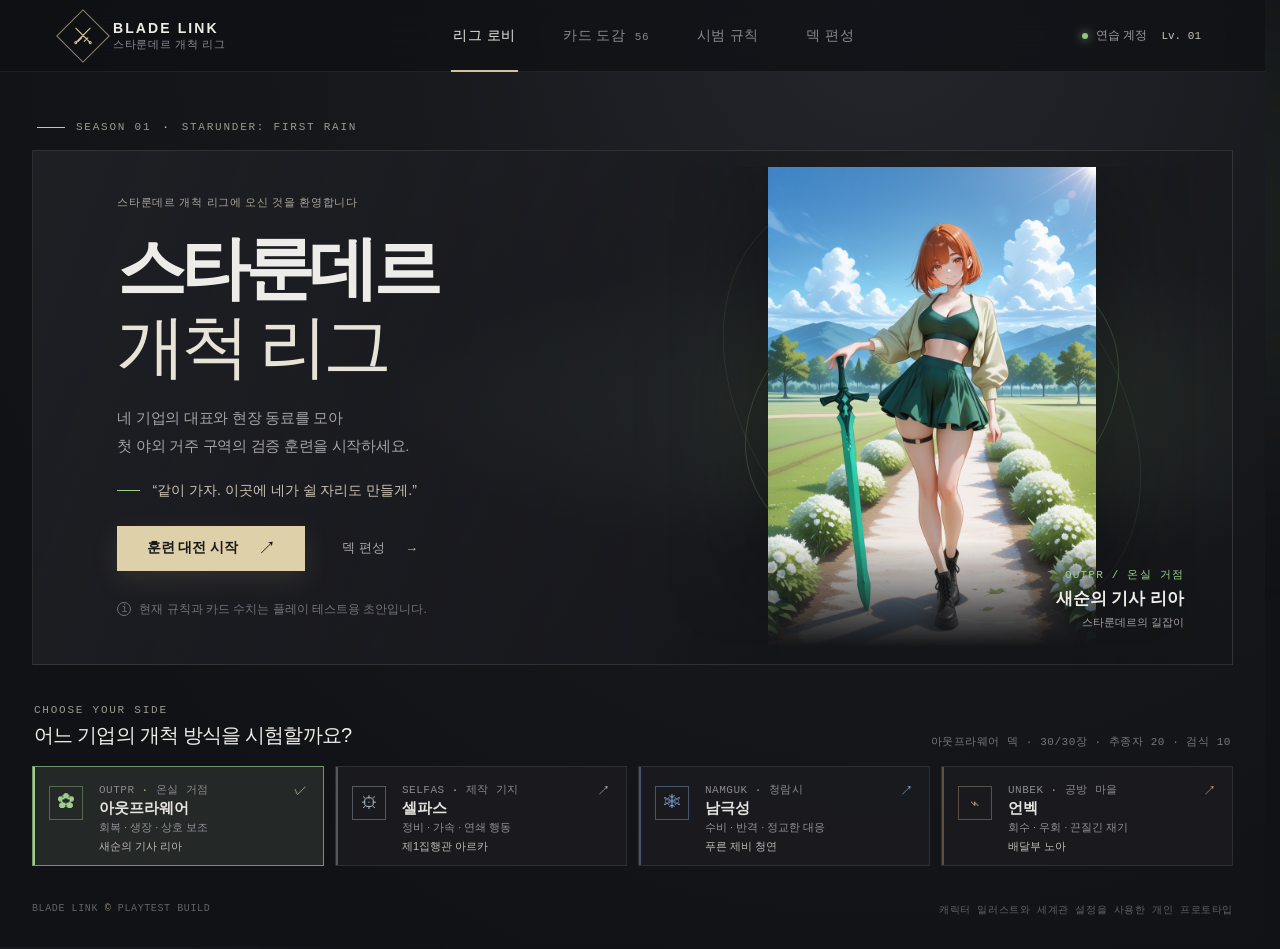
==== commit c7ba7d5d: "Use clear settlement names across the game" ====
--- a/index.html
+++ b/index.html
@@ -42,7 +42,7 @@
         <div class="hero-art-orbit orbit-one"></div><div class="hero-art-orbit orbit-two"></div>
         <div class="hero-art-glow"></div>
         <img id="home-leader-art" class="home-leader-art" src="assets/cards/ria.png" alt="선택한 대표 캐릭터">
-        <div class="hero-art-caption"><span id="home-leader-faction">OUTPR / 녹관 생태권</span><strong id="home-leader-title">새순의 기사 리아</strong><small id="home-leader-epithet">스타룬데르의 길잡이</small></div>
+        <div class="hero-art-caption"><span id="home-leader-faction">OUTPR / 온실 거점</span><strong id="home-leader-title">새순의 기사 리아</strong><small id="home-leader-epithet">스타룬데르의 길잡이</small></div>
       </div>
     </section>
 
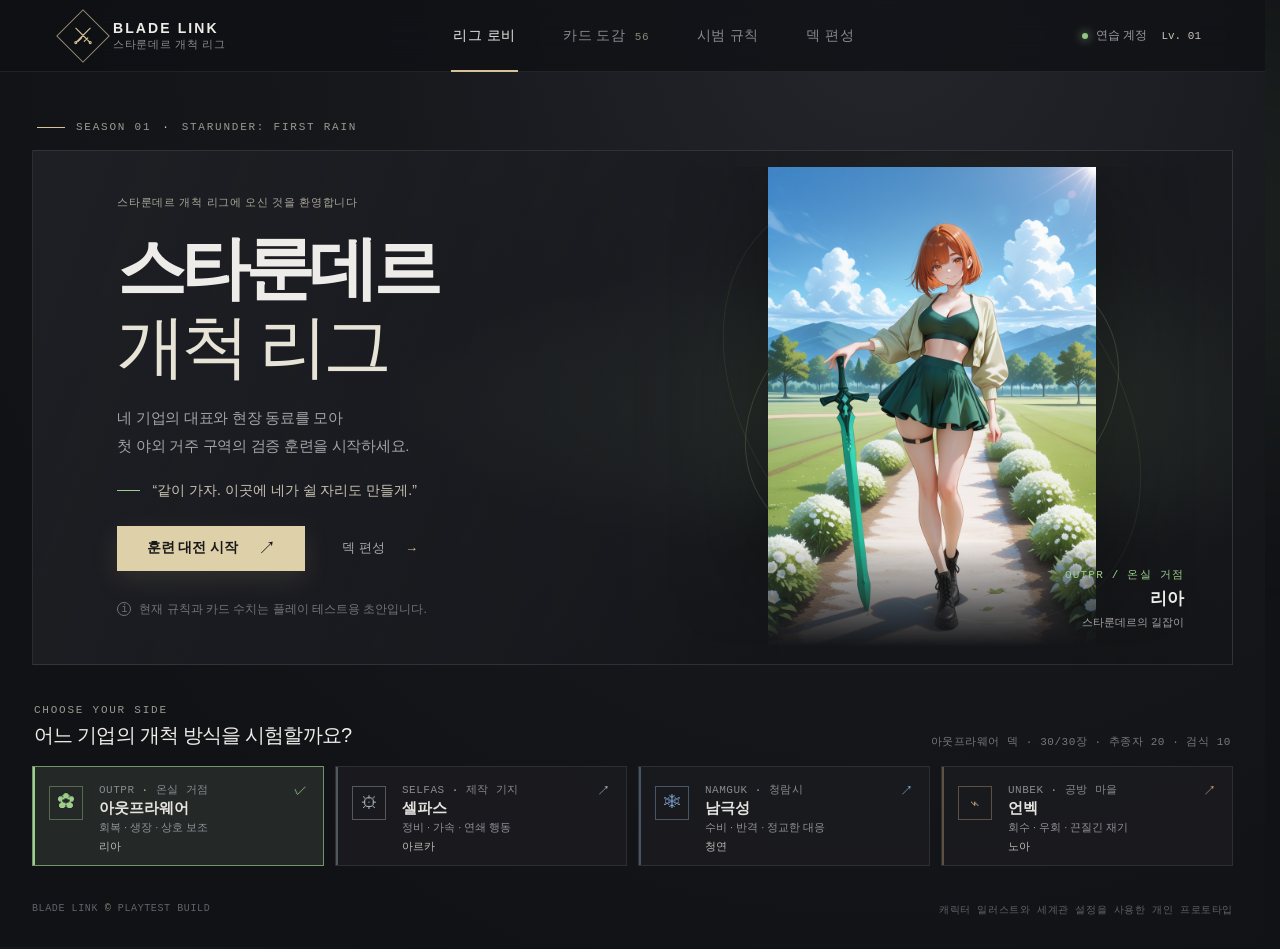
==== commit dfae513a: "Align combat stat presentation and shorten card labels" ====
--- a/index.html
+++ b/index.html
@@ -42,7 +42,7 @@
         <div class="hero-art-orbit orbit-one"></div><div class="hero-art-orbit orbit-two"></div>
         <div class="hero-art-glow"></div>
         <img id="home-leader-art" class="home-leader-art" src="assets/cards/ria.png" alt="선택한 대표 캐릭터">
-        <div class="hero-art-caption"><span id="home-leader-faction">OUTPR / 온실 거점</span><strong id="home-leader-title">새순의 기사 리아</strong><small id="home-leader-epithet">스타룬데르의 길잡이</small></div>
+        <div class="hero-art-caption"><span id="home-leader-faction">OUTPR / 온실 거점</span><strong id="home-leader-title">리아</strong><small id="home-leader-epithet">스타룬데르의 길잡이</small></div>
       </div>
     </section>
 
--- a/styles.css
+++ b/styles.css
@@ -328,6 +328,7 @@
 .codex-detail-stats span { padding: 4px 7px; border: 1px solid rgba(255,255,255,.12); background: rgba(255,255,255,.035); color: #dfd6c3; font: 10px 'DM Mono','Noto Sans KR',sans-serif; }
 .codex-detail-back { align-content: center; justify-items: center; gap: 8px; padding: clamp(18px, 5vw, 38px); text-align: center; transform: rotateY(180deg); }
 .codex-back-role { color: #aaa69e; font-size: 10px; line-height: 1.5; }
+.codex-back-person { color: #d3c9b6; font-size: 11px; letter-spacing: .025em; }
 .codex-back-effect { max-width: 390px; margin: 4px 0 0; color: #eee7d9; font: 500 clamp(13px, 2vw, 16px)/1.75 'Noto Sans KR',sans-serif; }
 .codex-back-label { margin-top: 2px; color: var(--faction-color); font-size: 9px; }
 .codex-back-ornament { display: grid; width: 68px; height: 68px; margin-bottom: 25px; place-items: center; border: 1px solid color-mix(in srgb, var(--faction-color) 58%, transparent); border-radius: 50%; color: var(--faction-color); font-size: 29px; box-shadow: inset 0 0 24px color-mix(in srgb, var(--faction-color) 13%, transparent), 0 0 24px color-mix(in srgb, var(--faction-color) 10%, transparent); }
@@ -779,7 +780,7 @@
 .effect-meteor.effect-positive-mote::before { background: linear-gradient(90deg, transparent, rgba(149,219,152,.12), rgba(230,255,202,.96)); }
 .effect-meteor.effect-positive-mote::after { background: radial-gradient(circle, #fffef2 0 12%, #e8ffc8 28%, #a8e58b 58%, rgba(97,190,120,.12) 100%); filter: drop-shadow(0 0 7px #d8ffb4) drop-shadow(0 0 17px rgba(113,226,148,.86)); }
 .effect-positive-impact { z-index: 10; border-color: #d8f4b6 !important; box-shadow: 0 0 0 2px rgba(190,239,154,.66), 0 0 29px rgba(130,226,143,.56) !important; animation: effect-positive-impact .48s ease-out; }
-.round-expiry-wave { position: absolute; z-index: 24; top: -8%; bottom: -8%; left: 0; width: 35%; pointer-events: none; background: linear-gradient(90deg, transparent, rgba(179,218,231,.08) 25%, rgba(223,246,250,.9) 48%, rgba(183,225,238,.32) 64%, transparent); filter: blur(2px) drop-shadow(0 0 18px rgba(178,222,235,.75)); }
+.round-expiry-wave { position: absolute; z-index: 24; inset: 0; pointer-events: none; border-radius: inherit; background: radial-gradient(ellipse at center, rgba(206,234,240,.2), rgba(183,225,238,.07) 65%, transparent); box-shadow: inset 0 0 48px rgba(206,234,240,.2); }
 .round-expiry-wave::after { content: ''; position: absolute; inset: 0; background: linear-gradient(90deg, transparent, rgba(238,250,255,.34) 48%, transparent); filter: blur(10px); }
 .round-expiry-wave-fallback { animation: round-expiry-sweep .82s ease-out both; }
 .effect-stat-change { position: fixed; z-index: 1160; padding: 4px 8px; border: 1px solid rgba(255,226,151,.65); border-radius: 999px; color: #fff5d4; background: rgba(43,34,18,.94); font: 700 12px 'DM Mono', monospace; white-space: nowrap; pointer-events: none; text-shadow: 0 0 9px rgba(255,206,99,.7); box-shadow: 0 0 17px rgba(255,190,67,.3); transform: translate(-50%, 0); animation: effect-stat-float 1.05s ease-out forwards; }
@@ -807,7 +808,7 @@
 @keyframes effect-impact { 0% { transform: scale(.96); filter: brightness(1); } 38% { transform: scale(1.07); filter: brightness(1.75); } 100% { transform: scale(1); filter: brightness(1); } }
 @keyframes effect-positive-impact { 0% { transform: scale(.98); filter: brightness(1); } 35% { transform: scale(1.055); filter: brightness(1.55) saturate(1.2); } 100% { transform: scale(1); filter: brightness(1); } }
 @keyframes effect-expiry-pulse { 0% { transform: scale(1.04); filter: brightness(1.5) saturate(.72); } 100% { transform: scale(1); filter: brightness(1); } }
-@keyframes round-expiry-sweep { from { transform: translateX(-120%); opacity: 0; } 18% { transform: translateX(-15%); opacity: .9; } to { transform: translateX(180%); opacity: 0; } }
+@keyframes round-expiry-sweep { from, to { opacity: 0; } 45% { opacity: 1; } }
 @keyframes effect-source-arrive { from { opacity: .2; transform: translateY(12px) translateZ(0) scale(.88); } to { opacity: 1; transform: translateY(0) translateZ(28px) scale(1.035); } }
 @keyframes effect-stat-float { 0% { opacity: 0; transform: translate(-50%, 8px) scale(.82); } 15% { opacity: 1; } 82% { opacity: 1; } 100% { opacity: 0; transform: translate(-50%, -35px) scale(1.03); } }
 @keyframes slash-cut { 0% { opacity: 0; transform: rotate(-42deg) scaleX(.12); } 22% { opacity: 1; } 100% { opacity: 0; transform: rotate(-42deg) scaleX(1.15); } }
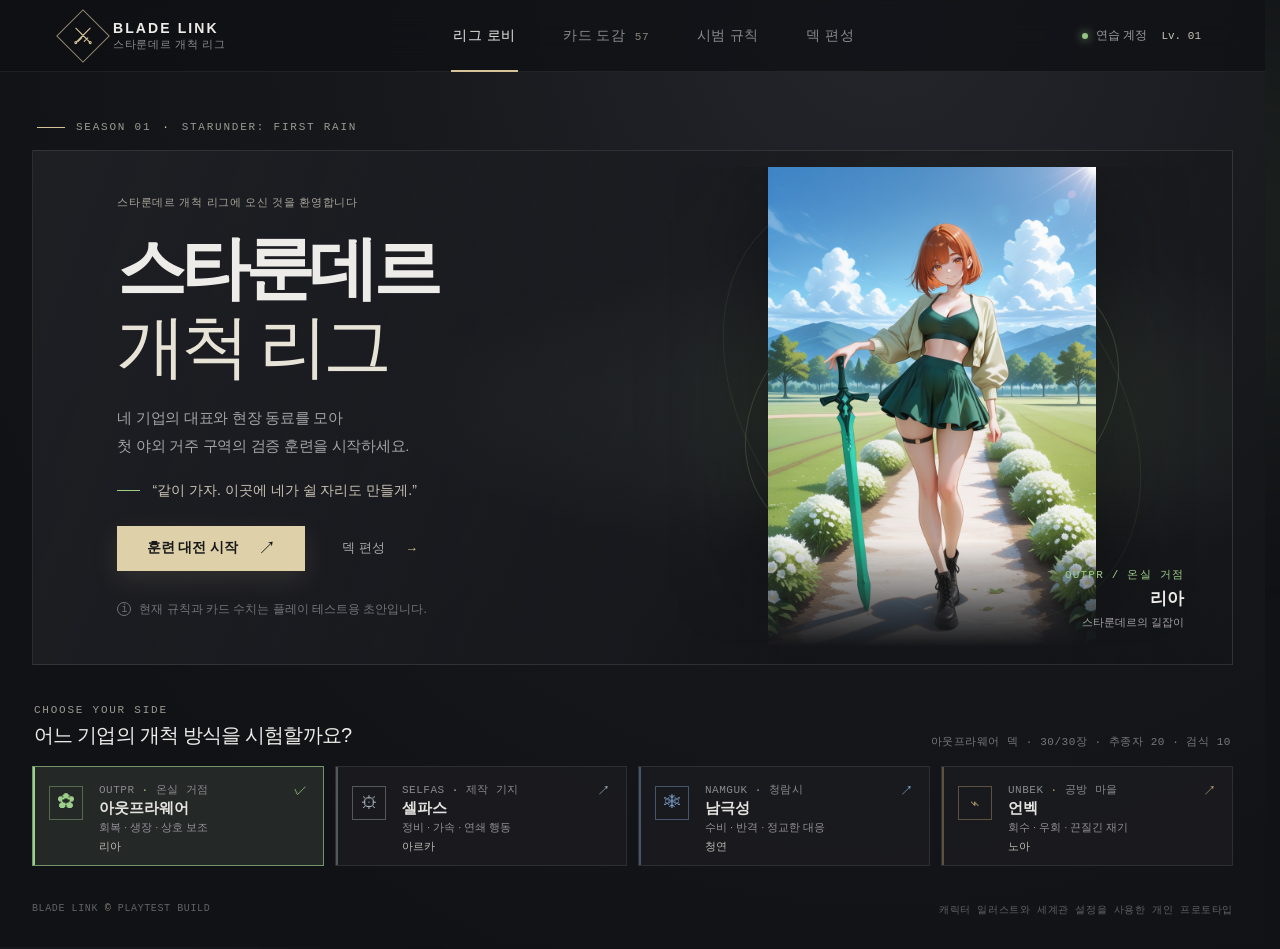
==== commit a7deadcd: "Add Matilda as Selphas chairperson card" ====
--- a/index.html
+++ b/index.html
@@ -17,7 +17,7 @@
     </button>
     <nav class="main-nav" aria-label="주 메뉴">
       <button class="nav-link active" id="nav-lobby">리그 로비</button>
-      <button class="nav-link" id="nav-codex">카드 도감 <span class="nav-count">56</span></button>
+      <button class="nav-link" id="nav-codex">카드 도감 <span class="nav-count">57</span></button>
       <button class="nav-link" id="nav-rules">시범 규칙</button>
       <button class="nav-link" id="nav-deckbuilder">덱 편성</button>
     </nav>
--- a/styles.css
+++ b/styles.css
@@ -298,13 +298,20 @@
 .codex-filter { padding: 7px 10px; border: 1px solid var(--line); background: transparent; color: #aaa7a1; font-size: 9px; cursor: pointer; }
 .codex-filter.active { border-color: rgba(218,204,169,.52); color: #e1d3b0; background: rgba(214,196,152,.08); }
 .codex-filter b { margin-left: 4px; color: #8d897e; font: 9px 'DM Mono', monospace; }
-.codex-grid { display: grid; grid-template-columns: repeat(auto-fill, minmax(245px, 1fr)); gap: 8px; }
-.codex-entry { --faction-color: #aab7c1; display: flex; min-height: 0; width: 100%; flex-direction: column; padding: 0; border: 1px solid rgba(255,255,255,.09); background: rgba(255,255,255,.025); color: inherit; font: inherit; text-align: left; cursor: pointer; transition: border-color .16s ease, background .16s ease, transform .16s ease; }
+.codex-grid { display: grid; grid-template-columns: repeat(auto-fill, minmax(min(100%, 295px), 1fr)); gap: 12px; }
+.codex-entry { --faction-color: #aab7c1; display: grid; grid-template-columns: 104px minmax(0, 1fr); min-height: 152px; width: 100%; padding: 0; border: 1px solid rgba(255,255,255,.09); background: rgba(255,255,255,.025); color: inherit; font: inherit; text-align: left; cursor: pointer; transition: border-color .16s ease, background .16s ease, transform .16s ease; }
 .codex-entry:hover, .codex-entry:focus-visible { border-color: color-mix(in srgb, var(--faction-color) 60%, white 10%); background: rgba(255,255,255,.07); transform: translateY(-1px); outline: none; }
-.codex-art { position: relative; display: grid; width: 100%; aspect-ratio: 832 / 1216; max-height: 300px; place-items: center; overflow: hidden; background: #101115; }
-.codex-art img { display: block; width: 100%; height: 100%; object-fit: contain; }
+.codex-art { position: relative; min-height: 152px; overflow: hidden; background: #101115; }
+.codex-art img { position: absolute; inset: 0; display: block; width: 100%; height: 100%; object-fit: cover; object-position: center 24%; }
+.codex-art > b { position: absolute; top: 6px; left: 6px; display: grid; min-width: 25px; height: 25px; padding: 0 3px; place-items: center; border-radius: 50%; background: rgba(18,19,22,.9); color: white; font: 11px 'DM Mono', monospace; }
+.codex-copy p { margin: 3px 0; color: #bdb8b1; line-height: 1.55; }
+.codex-copy em { color: #e2d6bd; font-style: normal; }
+.codex-detail-flip-wrap[data-codex-flip-card] { cursor: pointer; }
+.codex-detail-flip-wrap:focus-visible { outline: 2px solid #e1d3b0; outline-offset: 4px; }
+@media (prefers-reduced-motion: reduce) { .codex-detail-flip { transition-duration: .01ms; } }
+
 .codex-art > span { display: grid; height: 100%; place-items: center; color: var(--faction-color); background: radial-gradient(circle, color-mix(in srgb, var(--faction-color) 20%, transparent), transparent 70%), #25262c; font-size: 29px; }
-.codex-copy { display: grid; gap: 4px; min-height: 52px; align-content: center; padding: 7px 9px; }
+.codex-copy { display: grid; gap: 4px; min-width: 0; align-content: center; padding: 12px 13px; }
 .codex-copy small { color: var(--faction-color); font-size: 8px; }
 .codex-copy strong { display: block; overflow: hidden; font-family: 'Noto Sans KR', sans-serif; font-size: 10px; font-weight: 600; text-overflow: ellipsis; white-space: nowrap; }
 .codex-detail-overlay { position: fixed; z-index: 45; inset: 0; display: grid; place-items: center; padding: 52px 20px 22px; background: rgba(7,8,11,.89); backdrop-filter: blur(10px); animation: fade-in .18s ease-out; }
@@ -1134,3 +1141,17 @@
   .deck-save-area { grid-template-columns: 1fr auto; align-items: center; gap: 8px; padding: 6px 8px; }
   .deck-save-button { min-width: 100px; min-height: 32px; }
 }
+
+/* Readable collection rows at every viewport size. */
+.codex-entry .codex-copy small { font-size: 11px; }
+.codex-entry .codex-copy strong { font-size: 15px; white-space: normal; }
+.codex-entry .codex-copy p { font-size: 12px; }
+.codex-entry .codex-copy em { font-size: 12px; }
+
+/* Four persistent company columns, with horizontal scrolling on narrow screens. */
+.codex-modal { width: min(1480px, 100%); }
+.codex-company-columns { display: grid; grid-template-columns: repeat(4, minmax(265px, 1fr)); align-items: start; gap: 14px; }
+.codex-company-column { min-width: 0; }
+.codex-company-column h3 { margin: 0 0 12px; padding: 12px 8px; border-bottom: 2px solid var(--faction-color); color: var(--faction-color); font: 600 16px 'Noto Sans KR', sans-serif; }
+.codex-company-cards { display: grid; gap: 12px; }
+.codex-company-column .codex-entry { grid-template-columns: 90px minmax(0, 1fr); }
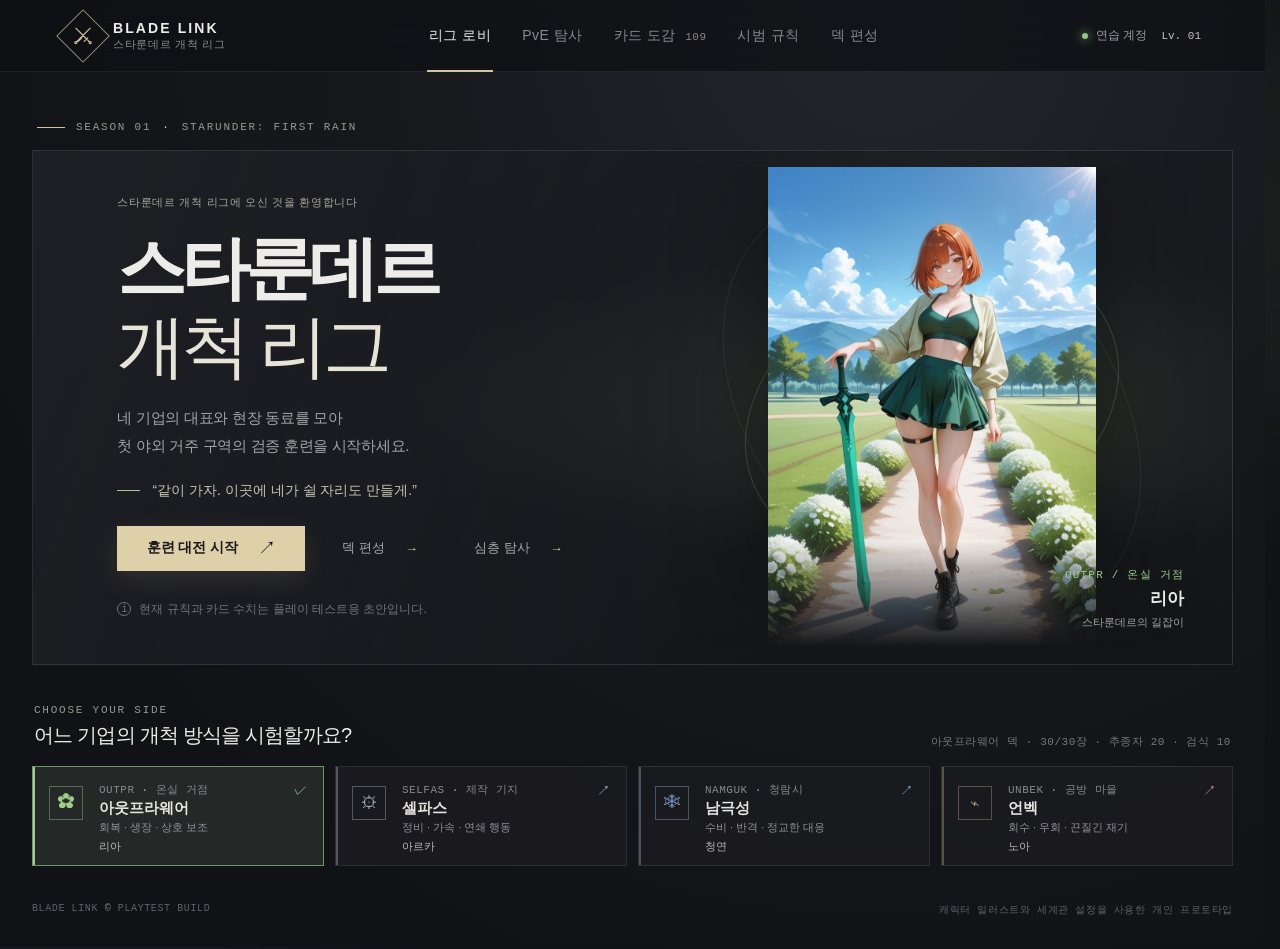
==== commit 27e64e23: "Add ten-floor PvE expedition to Pages" ====
--- a/index.html
+++ b/index.html
@@ -17,6 +17,7 @@
     </button>
     <nav class="main-nav" aria-label="주 메뉴">
       <button class="nav-link active" id="nav-lobby">리그 로비</button>
+      <button class="nav-link" id="nav-campaign">PvE 탐사</button>
       <button class="nav-link" id="nav-codex">카드 도감 <span class="nav-count">57</span></button>
       <button class="nav-link" id="nav-rules">시범 규칙</button>
       <button class="nav-link" id="nav-deckbuilder">덱 편성</button>
@@ -35,6 +36,7 @@
         <div class="home-actions">
           <button class="button button-primary" id="start-match"><span>훈련 대전 시작</span><b>↗</b></button>
           <button class="button button-quiet" id="open-deck">덱 편성 <span>→</span></button>
+          <button class="button button-quiet" id="open-campaign">심층 탐사 <span>→</span></button>
         </div>
         <div class="prototype-note"><span>i</span> 현재 규칙과 카드 수치는 플레이 테스트용 초안입니다.</div>
       </div>
@@ -53,9 +55,28 @@
     <footer class="home-footer"><span>BLADE LINK <i>©</i> PLAYTEST BUILD</span><span>캐릭터 일러스트와 세계관 설정을 사용한 개인 프로토타입</span></footer>
   </main>
 
+  <main id="campaign-screen" class="screen campaign-screen hidden">
+    <div class="campaign-kicker"><span class="kicker-line"></span> STARUNDER · DEEP EXPEDITION <i>·</i> SEASON 01</div>
+    <section class="campaign-hero">
+      <div class="campaign-intro">
+        <p class="eyebrow">공명 신호 아래 잠들어 있던 생태권</p>
+        <h1>심층 탐사<br><em>10개 층의 기록</em></h1>
+        <p>테라포밍 굴착 중 드러난 지하 생태계를 조사합니다. 토착 생물은 침략자가 아니라 서식지를 지키는 존재입니다. 전투의 목표는 공명 신호를 진정시키고 안전한 통로를 확보하는 것입니다.</p>
+        <div class="campaign-rule-note"><b>독립 대전</b><span>층을 시작할 때마다 내 라이프 30 · 손패·전장·덱을 새로 시작합니다. 스토리만 다음 층으로 이어집니다.</span></div>
+      </div>
+      <div class="campaign-feature-art"><img id="campaign-floor-art" src="pve-cave-test-v1/images/01_석갑굴왕_v2.png" alt="층 대표 생물"><span id="campaign-floor-kicker">FLOOR 01 · 입문</span></div>
+    </section>
+    <section class="campaign-current-panel">
+      <div><small id="campaign-floor-environment">환경</small><h2 id="campaign-floor-title">층을 선택하세요</h2><p id="campaign-floor-story"></p><div class="campaign-boss-ability"><b>대표 능력</b><span id="campaign-floor-ability"></span></div></div>
+      <div class="campaign-start-panel"><span id="campaign-deck-summary"></span><button class="button button-primary" id="campaign-start-floor">탐사 시작 <b>↗</b></button><button class="button button-quiet" id="campaign-build-deck">내 덱 편성 <span>→</span></button></div>
+    </section>
+    <section class="campaign-floor-section"><div class="section-heading"><div><p class="eyebrow">EXPEDITION ROUTE</p><h2>탐사 층 선택</h2></div><span class="section-aside">10개 층은 모두 독립적으로 도전할 수 있습니다.</span></div><div id="campaign-floor-list" class="campaign-floor-list"></div></section>
+    <footer class="home-footer"><span>STARUNDER DEEP EXPEDITION <i>©</i> PLAYTEST BUILD</span><span>각 층 전투는 플레이어 라이프 30으로 새로 시작</span></footer>
+  </main>
+
   <main id="battle-screen" class="screen battle-screen hidden">
     <div class="battle-topline">
-      <div class="match-title"><span class="league-mark">✦</span><span><small>FIELD TRIAL SIMULATION</small><strong>스타룬데르 개척 리그</strong></span></div>
+      <div class="match-title"><span class="league-mark">✦</span><span><small id="battle-mode-label">FIELD TRIAL SIMULATION</small><strong id="battle-mode-title">스타룬데르 개척 리그</strong></span></div>
       <div class="round-chip"><span class="round-dot"></span><span id="round-label">라운드 1 · 배치</span><span class="round-separator">/</span><span>클래식</span></div>
       <button class="text-button" id="leave-match">로비로 나가기 <span>↗</span></button>
     </div>
@@ -110,6 +131,7 @@
 
   <script src="data.js"></script>
   <script src="follower-expansion.js"></script>
+  <script src="pve-campaign-data.js"></script>
   <script src="engine.js"></script>
   <script src="main.js"></script>
 </body>
--- a/styles.css
+++ b/styles.css
@@ -32,7 +32,7 @@
 .brand-copy { display: grid; gap: 1px; }
 .brand-copy strong { font-size: 12px; letter-spacing: .15em; font-weight: 700; }
 .brand-copy small { color: #8c8b91; font-size: 10px; letter-spacing: .06em; }
-.main-nav { display: flex; height: 100%; gap: clamp(18px, 3.4vw, 52px); align-items: center; }
+.main-nav { display: flex; height: 100%; gap: clamp(12px, 2.1vw, 30px); align-items: center; }
 .nav-link { height: 100%; position: relative; padding: 0 2px; border: 0; background: transparent; color: #898990; font-size: 12px; letter-spacing: .035em; cursor: pointer; transition: color .2s; }
 .nav-link:hover, .nav-link.active { color: var(--ink); }
 .nav-link.active::after { content: ''; position: absolute; bottom: -1px; left: 0; right: 0; height: 2px; background: var(--gold); }
@@ -335,8 +335,10 @@
 .codex-detail-stats span { padding: 4px 7px; border: 1px solid rgba(255,255,255,.12); background: rgba(255,255,255,.035); color: #dfd6c3; font: 10px 'DM Mono','Noto Sans KR',sans-serif; }
 .codex-detail-back { align-content: center; justify-items: center; gap: 8px; padding: clamp(18px, 5vw, 38px); text-align: center; transform: rotateY(180deg); }
 .codex-back-role { color: #aaa69e; font-size: 10px; line-height: 1.5; }
+.codex-back-habitat { display: flex; flex-wrap: wrap; justify-content: center; gap: 4px 8px; max-width: 390px; padding: 6px 10px; border: 1px solid color-mix(in srgb, var(--faction-color) 25%, transparent); background: color-mix(in srgb, var(--faction-color) 6%, transparent); color: #c4c9c0; font: 10px/1.5 'Noto Sans KR',sans-serif; }
+.codex-back-habitat b { color: var(--faction-color); font-size: 9px; white-space: nowrap; }
 .codex-back-person { color: #d3c9b6; font-size: 11px; letter-spacing: .025em; }
-.codex-back-effect { max-width: 390px; margin: 4px 0 0; color: #eee7d9; font: 500 clamp(13px, 2vw, 16px)/1.75 'Noto Sans KR',sans-serif; }
+.codex-back-effect { max-width: 390px; margin: 4px 0 0; color: #eee7d9; font: 500 clamp(10.5px, var(--codex-effect-size, 16px), 16px)/1.6 'Noto Sans KR',sans-serif; overflow-wrap: anywhere; }
 .codex-back-label { margin-top: 2px; color: var(--faction-color); font-size: 9px; }
 .codex-back-ornament { display: grid; width: 68px; height: 68px; margin-bottom: 25px; place-items: center; border: 1px solid color-mix(in srgb, var(--faction-color) 58%, transparent); border-radius: 50%; color: var(--faction-color); font-size: 29px; box-shadow: inset 0 0 24px color-mix(in srgb, var(--faction-color) 13%, transparent), 0 0 24px color-mix(in srgb, var(--faction-color) 10%, transparent); }
 .codex-detail-back blockquote { max-width: 380px; margin: 0; color: #c9c2b5; font: 400 clamp(11px, 1.8vw, 13px)/1.65 'Noto Sans KR',sans-serif; }
@@ -1145,7 +1147,7 @@
 /* Readable collection rows at every viewport size. */
 .codex-entry .codex-copy small { font-size: 11px; }
 .codex-entry .codex-copy strong { font-size: 15px; white-space: normal; }
-.codex-entry .codex-copy p { font-size: 12px; }
+.codex-entry .codex-copy p { display: -webkit-box; overflow: hidden; font-size: clamp(9.5px, var(--codex-effect-size, 12px), 12px); line-height: 1.5; -webkit-box-orient: vertical; -webkit-line-clamp: 3; }
 .codex-entry .codex-copy em { font-size: 12px; }
 
 /* Four persistent company columns, with horizontal scrolling on narrow screens. */
@@ -1155,3 +1157,76 @@
 .codex-company-column h3 { margin: 0 0 12px; padding: 12px 8px; border-bottom: 2px solid var(--faction-color); color: var(--faction-color); font: 600 16px 'Noto Sans KR', sans-serif; }
 .codex-company-cards { display: grid; gap: 12px; }
 .codex-company-column .codex-entry { grid-template-columns: 90px minmax(0, 1fr); }
+
+/* Ten independent expedition battles, joined by the campaign story. */
+.campaign-screen { padding: 36px 0 30px; }
+.campaign-kicker { display: flex; gap: 11px; align-items: center; margin: 1px 0 17px 5px; color: #9eb8ae; font: 500 10px 'DM Mono', monospace; letter-spacing: .16em; }
+.campaign-kicker i { color: #d6c498; font-style: normal; }
+.campaign-hero { display: grid; min-height: 380px; grid-template-columns: 1.12fr .88fr; border: 1px solid rgba(175,220,198,.17); background: linear-gradient(110deg, rgba(26,36,35,.96), rgba(22,28,30,.72) 56%, rgba(18,23,26,.42)); overflow: hidden; }
+.campaign-intro { align-self: center; padding: clamp(24px, 5vw, 64px); }
+.campaign-intro .eyebrow { margin: 0 0 16px; color: #acc5b9; font-family: 'Noto Sans KR', sans-serif; letter-spacing: .06em; }
+.campaign-intro h1 { margin: 0; font: 600 clamp(38px, 5vw, 64px)/1.14 'Noto Sans KR', sans-serif; letter-spacing: -.07em; }
+.campaign-intro h1 em { color: #bdd8c9; font-style: normal; font-weight: 400; }
+.campaign-intro > p:not(.eyebrow) { max-width: 62ch; margin: 17px 0 0; color: #a9b2b0; font-size: 13px; line-height: 1.9; }
+.campaign-rule-note { display: grid; gap: 5px; max-width: 570px; margin-top: 23px; padding: 12px 14px; border-left: 2px solid #99c9b1; background: rgba(134,190,157,.07); }
+.campaign-rule-note b { color: #cde6d7; font: 600 11px 'Noto Sans KR', sans-serif; }
+.campaign-rule-note span { color: #9ea9a4; font-size: 10px; line-height: 1.6; }
+.campaign-feature-art { position: relative; min-height: 380px; overflow: hidden; background: #15201f; }
+.campaign-feature-art::after { position: absolute; inset: 0; content: ''; background: linear-gradient(90deg, rgba(23,31,31,.6), transparent 42%), linear-gradient(0deg, rgba(12,18,19,.84), transparent 45%); pointer-events: none; }
+.campaign-feature-art img { width: 100%; height: 100%; position: absolute; inset: 0; object-fit: cover; object-position: center 34%; }
+.campaign-feature-art span { position: absolute; z-index: 1; right: 22px; bottom: 20px; color: #c8e5d7; font: 11px 'DM Mono', monospace; letter-spacing: .12em; }
+.campaign-current-panel { display: grid; grid-template-columns: minmax(0,1fr) minmax(240px,310px); gap: 28px; align-items: center; margin-top: 16px; padding: 22px 25px; border: 1px solid rgba(255,255,255,.09); background: rgba(27,31,33,.8); }
+.campaign-current-panel > div:first-child > small { color: #9dbeb0; font: 10px 'DM Mono', monospace; letter-spacing: .08em; }
+.campaign-current-panel h2 { margin: 5px 0 7px; font: 500 22px 'Noto Sans KR', sans-serif; }
+.campaign-current-panel p { margin: 0; color: #a7aaa8; font-size: 12px; line-height: 1.7; }
+.campaign-boss-ability { display: flex; flex-wrap: wrap; gap: 8px 12px; margin-top: 12px; color: #abbeb3; font-size: 11px; line-height: 1.55; }
+.campaign-boss-ability b { color: #d7cda9; }
+.campaign-start-panel { display: grid; gap: 7px; justify-items: stretch; padding-left: 22px; border-left: 1px solid rgba(255,255,255,.1); }
+.campaign-start-panel > span { margin-bottom: 4px; color: #989e9c; font-size: 10px; line-height: 1.6; }
+.campaign-start-panel .button-primary { width: 100%; }
+.campaign-start-panel .button-quiet { justify-self: center; }
+.campaign-floor-section { padding-top: 34px; }
+.campaign-floor-list { display: grid; grid-template-columns: repeat(2, minmax(0,1fr)); gap: 10px; }
+.campaign-floor { --floor-color: #9ccab7; display: grid; grid-template-columns: 44px 62px minmax(0,1fr) 18px; gap: 12px; align-items: center; min-height: 98px; padding: 8px 12px 8px 10px; border: 1px solid rgba(255,255,255,.09); background: linear-gradient(100deg, rgba(31,38,39,.9), rgba(25,28,31,.78)); color: #e4e5df; text-align: left; cursor: pointer; transition: border .16s, transform .16s, background .16s; }
+.campaign-floor:hover, .campaign-floor.selected { border-color: color-mix(in srgb, var(--floor-color) 62%, transparent); background: color-mix(in srgb, var(--floor-color) 8%, #1d2124); transform: translateY(-1px); }
+.campaign-floor-number { color: var(--floor-color); font: 500 16px 'DM Mono', monospace; text-align: center; }
+.campaign-floor-art { width: 62px; height: 78px; overflow: hidden; background: #111719; }
+.campaign-floor-art img { width: 100%; height: 100%; object-fit: cover; object-position: center 29%; }
+.campaign-floor-copy { display: grid; gap: 3px; min-width: 0; }
+.campaign-floor-copy small { color: var(--floor-color); font: 9px 'DM Mono', 'Noto Sans KR', monospace; }
+.campaign-floor-copy strong { overflow: hidden; font: 600 13px 'Noto Sans KR', sans-serif; text-overflow: ellipsis; white-space: nowrap; }
+.campaign-floor-copy em { color: #929997; font-size: 10px; font-style: normal; }
+.campaign-floor-arrow { color: var(--floor-color); font-size: 15px; font-weight: 400; }
+.codex-pve-section { margin-top: 24px; }
+.codex-pve-section h3 { display: flex; align-items: baseline; gap: 7px; margin: 0 0 12px; padding: 0 2px 9px; border-bottom: 1px solid rgba(157,202,183,.24); color: #acd1bd; font: 600 15px 'Noto Sans KR', sans-serif; }
+.codex-pve-section h3 span { color: #828f89; font: 10px 'DM Mono', monospace; }
+.codex-pve-grid { display: grid; grid-template-columns: repeat(3, minmax(255px, 1fr)); gap: 12px; }
+.codex-pve-grid .codex-entry { grid-template-columns: 100px minmax(0,1fr); }
+.spell-art-illustrated { overflow: hidden; }
+.spell-art-illustrated img { position: absolute; inset: 0; width: 100%; height: 100%; object-fit: cover; }
+.spell-art-illustrated i { position: absolute; inset: 0; background: linear-gradient(0deg, rgba(13,15,18,.55), transparent 68%); }
+.spell-slot-art img { width: 100%; height: 100%; position: absolute; inset: 0; object-fit: cover; }
+.spell-slot-art b { z-index: 1; }
+.inspect-spell-image img { width: 100%; height: 100%; object-fit: cover; }
+@media (max-width: 1050px) { .codex-pve-grid { grid-template-columns: repeat(2, minmax(250px, 1fr)); } }
+@media (max-width: 800px) {
+  .campaign-hero { grid-template-columns: 1fr .75fr; }
+  .campaign-current-panel { grid-template-columns: 1fr; gap: 17px; }
+  .campaign-start-panel { grid-template-columns: 1fr auto; align-items: center; padding: 13px 0 0; border-left: 0; border-top: 1px solid rgba(255,255,255,.1); }
+  .campaign-start-panel > span { grid-column: 1 / -1; }
+}
+@media (max-width: 560px) {
+  .main-nav { max-width: 58vw; overflow-x: auto; scrollbar-width: none; }
+  .main-nav::-webkit-scrollbar { display: none; }
+  .campaign-screen { padding-top: 23px; }
+  .campaign-hero { grid-template-columns: 1fr; }
+  .campaign-intro { padding: 25px 23px 20px; }
+  .campaign-intro h1 { font-size: 42px; }
+  .campaign-feature-art { min-height: 260px; }
+  .campaign-current-panel { padding: 17px; }
+  .campaign-current-panel h2 { font-size: 19px; }
+  .campaign-floor-list { grid-template-columns: 1fr; }
+  .campaign-floor { grid-template-columns: 34px 54px minmax(0,1fr) 16px; gap: 8px; min-height: 85px; }
+  .campaign-floor-art { width: 54px; height: 66px; }
+  .codex-pve-grid { grid-template-columns: 1fr; }
+}
